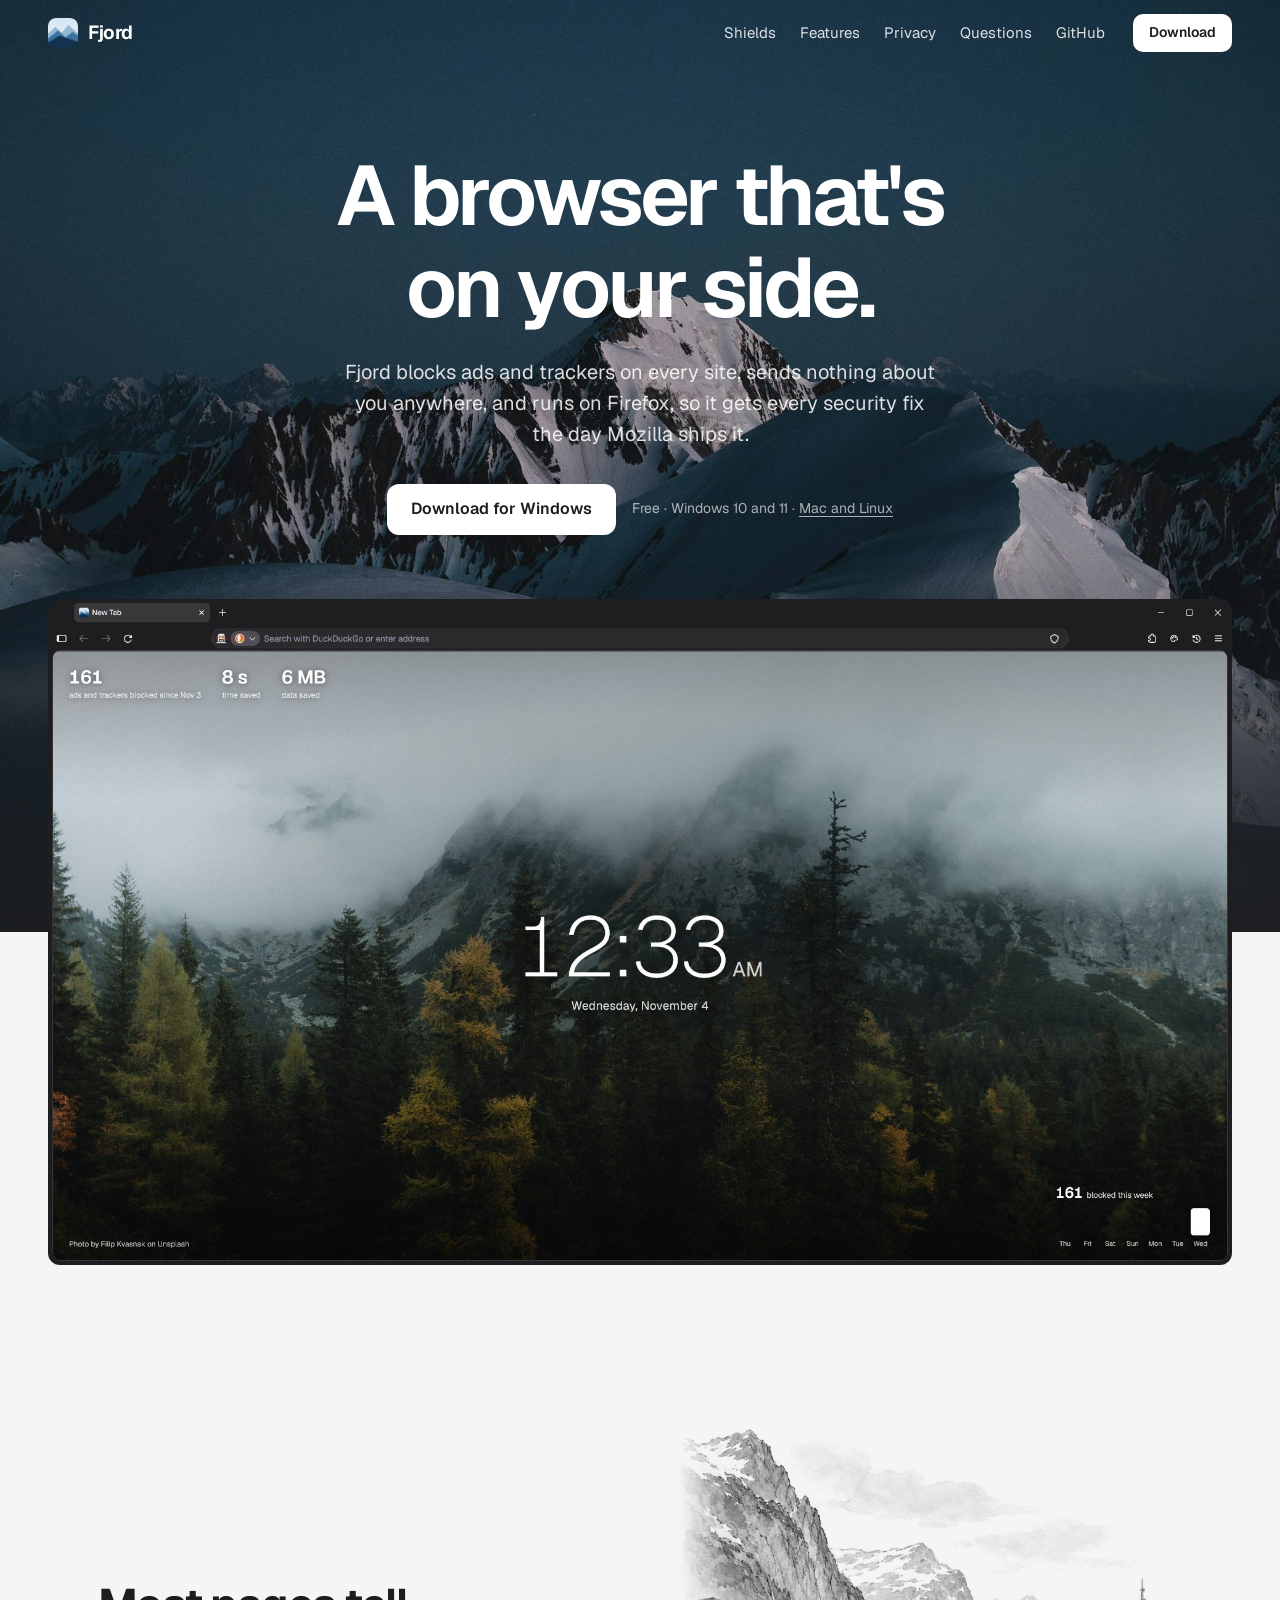
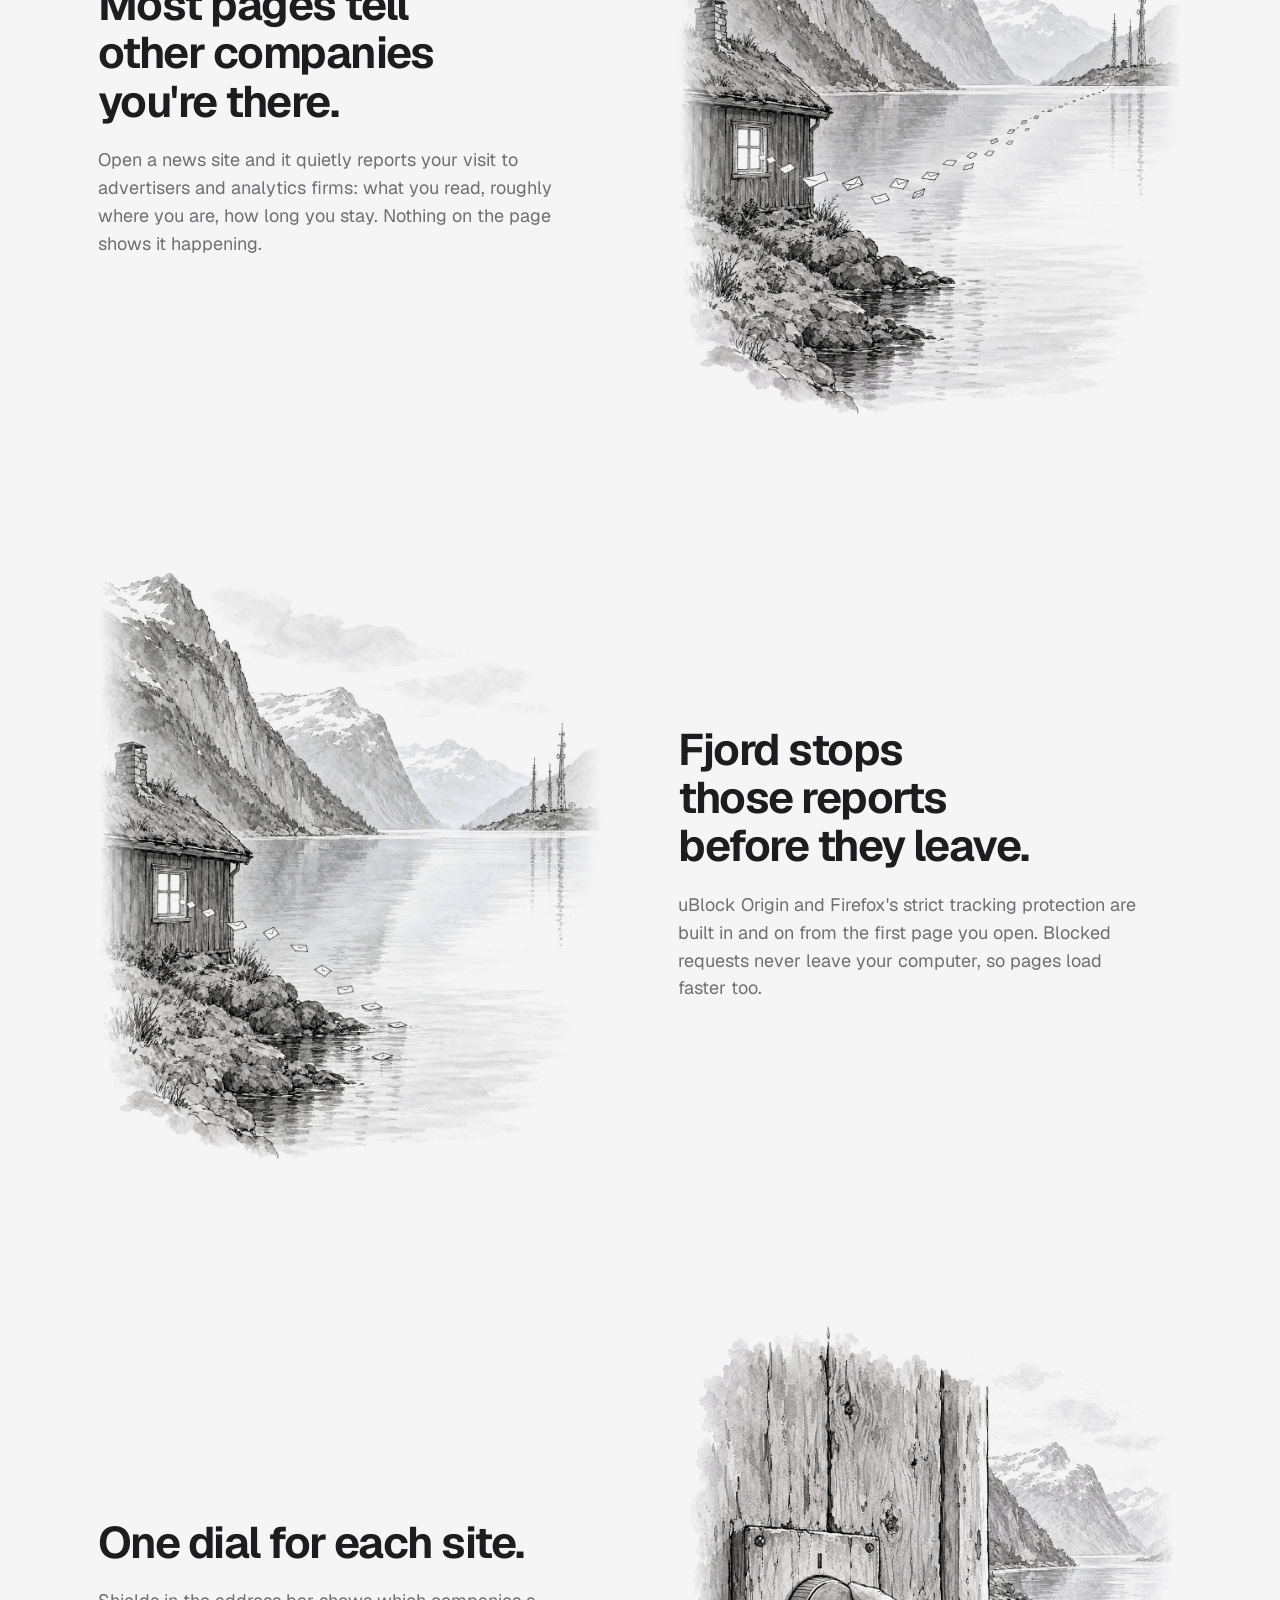
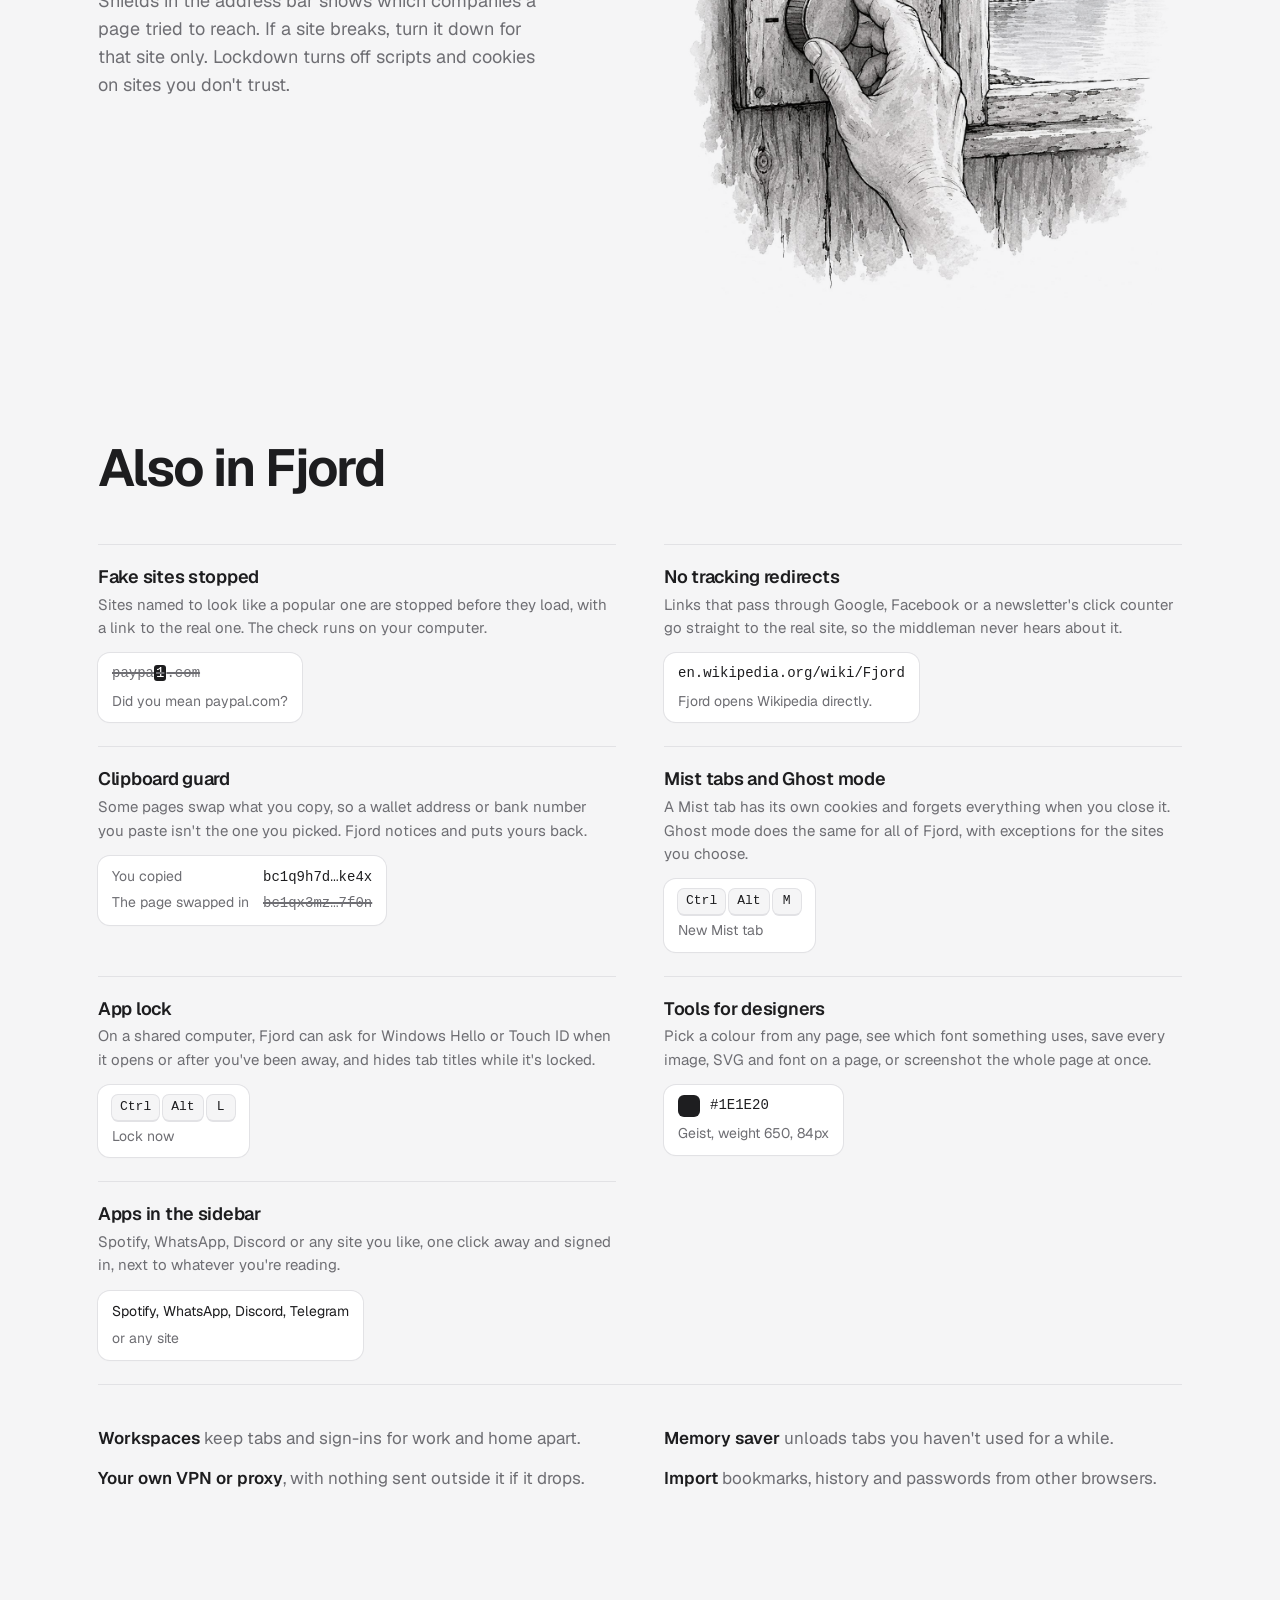
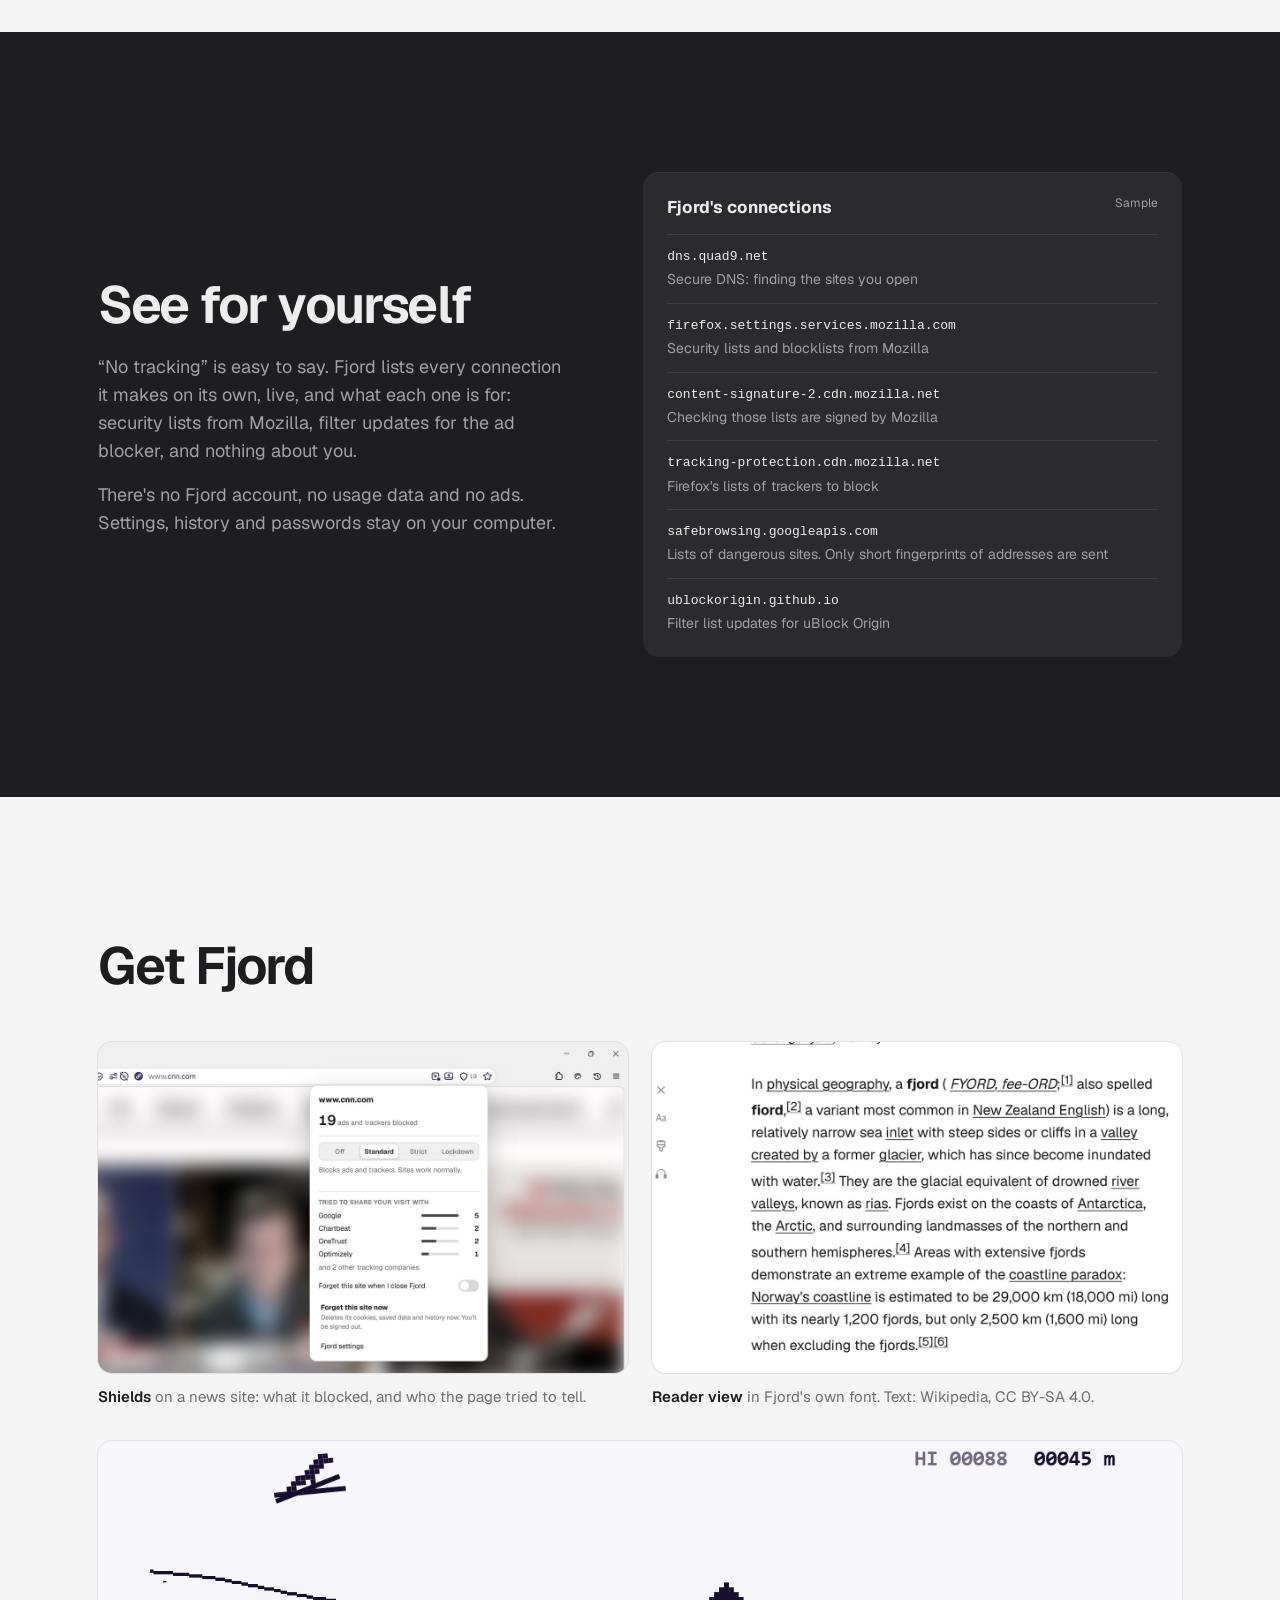
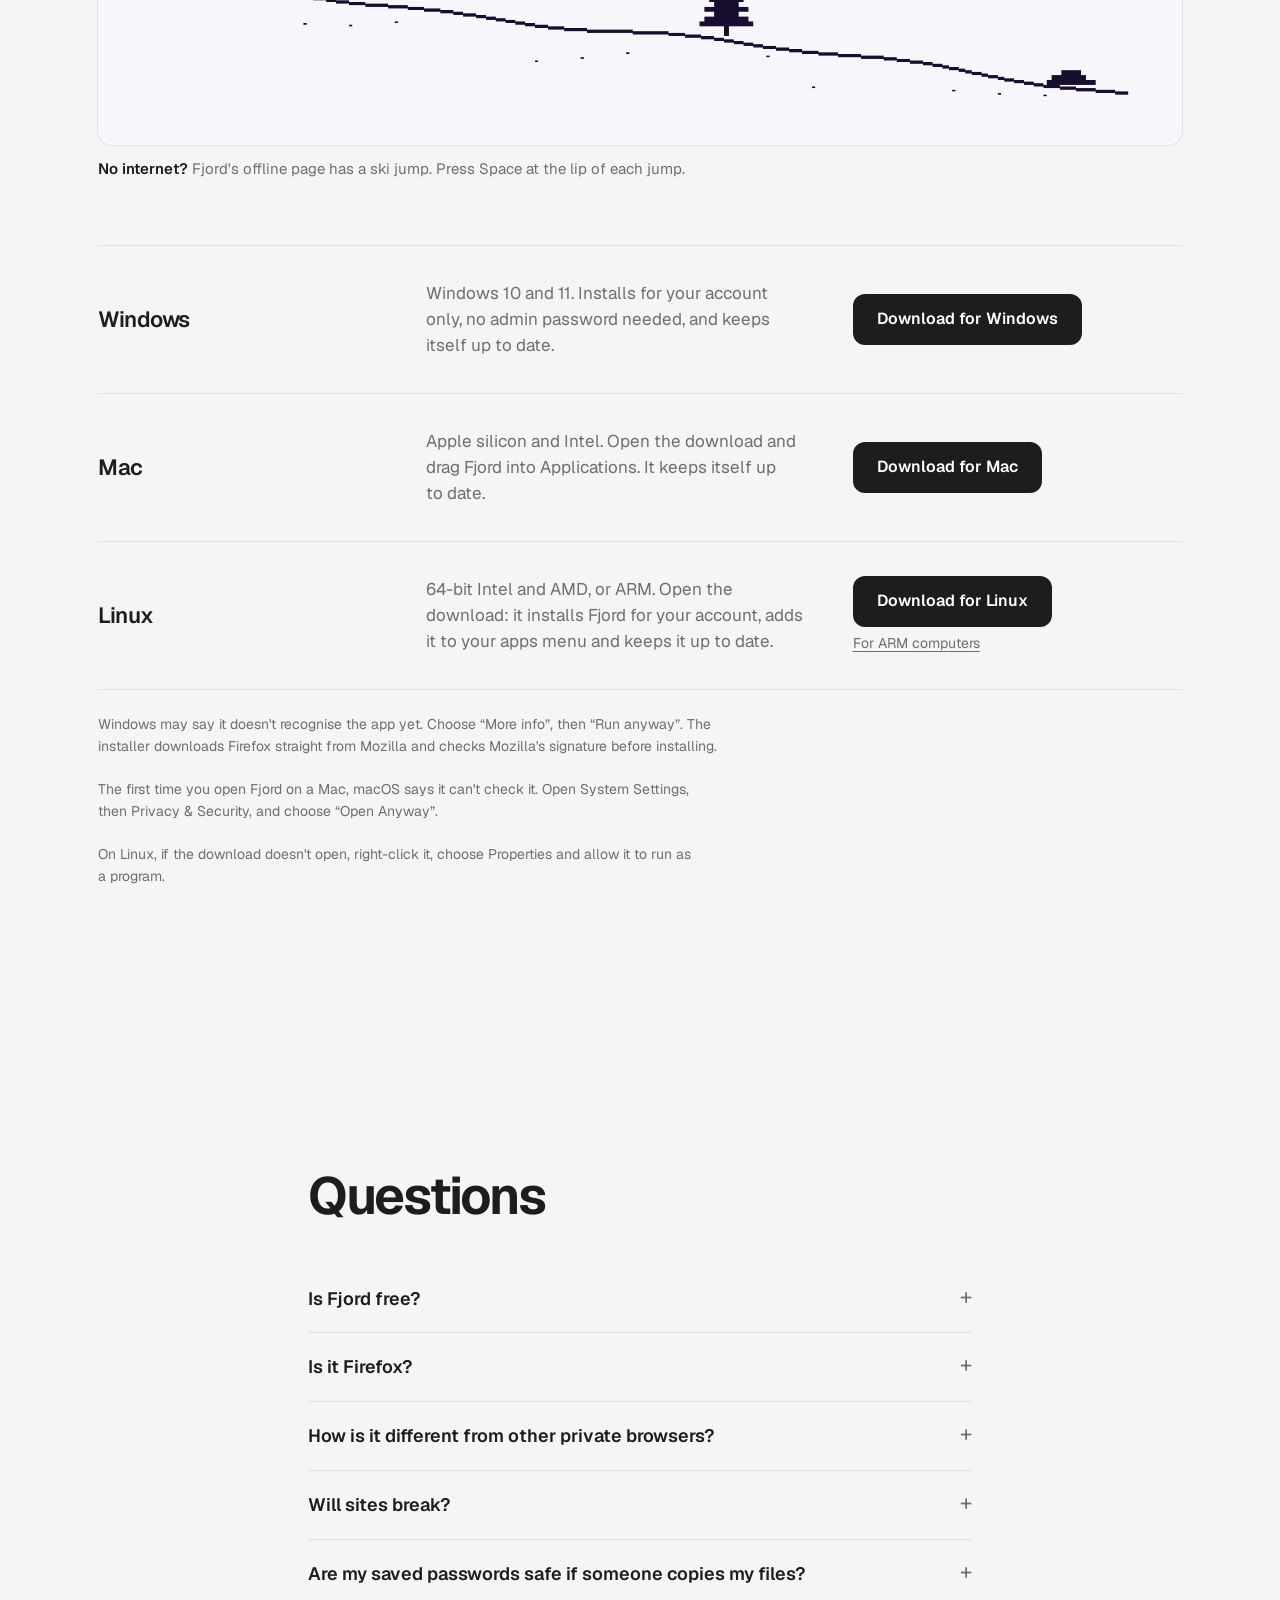
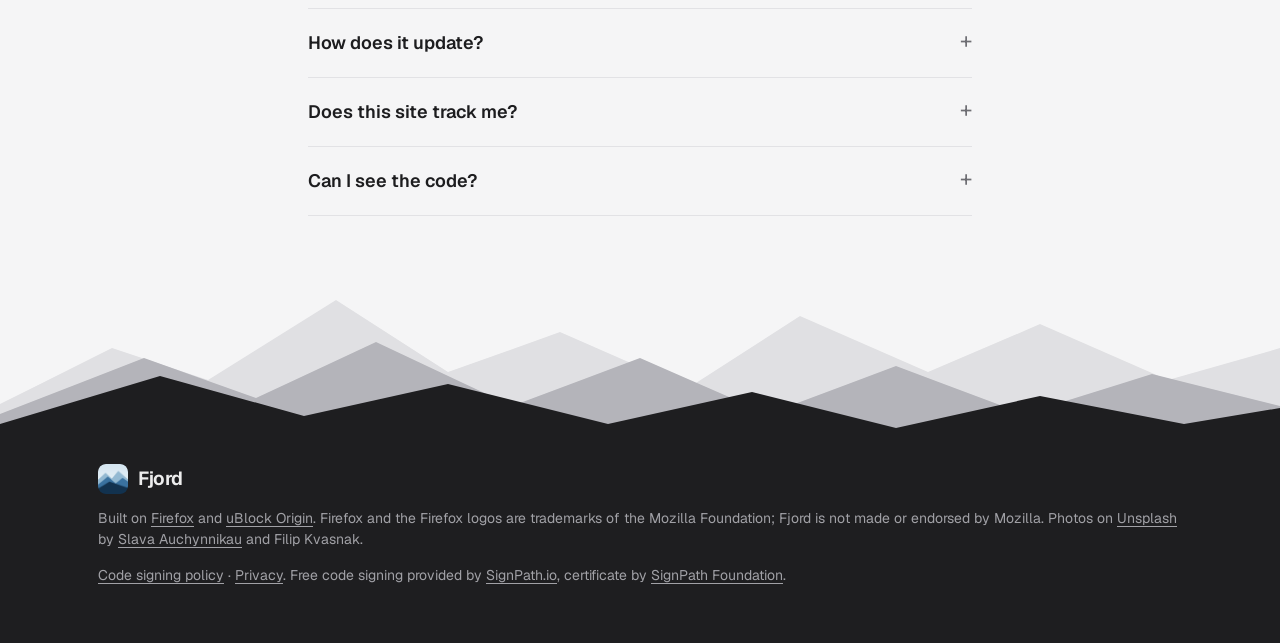
==== docs/index.html @ f44c40ac "What's new after updates, Forget this site now, reader view in Fjord's style, Linux on ARM, website " ====
<!doctype html>
<html lang="en">
<head>
<meta charset="utf-8">
<meta name="viewport" content="width=device-width, initial-scale=1">
<title>Fjord · The private browser built on Firefox</title>
<meta name="description" content="Fjord blocks ads and trackers on every site, sends nothing about you anywhere, and runs on Firefox. Free for Windows, Mac and Linux.">
<meta property="og:title" content="Fjord · The private browser built on Firefox">
<meta property="og:description" content="Ads and trackers blocked from the first page you open. No telemetry. Free.">
<meta property="og:image" content="assets/newtab.jpg">
<link rel="icon" href="assets/logo.png">
<link rel="stylesheet" href="style.css">
<script>document.documentElement.classList.add("js")</script>
</head>
<body>

<header class="nav">
  <a class="brand" href="#top"><img src="assets/logo.png" alt=""> Fjord</a>
  <nav aria-label="Main">
    <a href="#shields">Shields</a>
    <a href="#features">Features</a>
    <a href="#privacy">Privacy</a>
    <a href="#faq">Questions</a>
    <a href="https://github.com/Elias-Mathisen/fjord">GitHub</a>
  </nav>
  <a class="btn btn-small" href="#download">Download</a>
</header>

<main id="top">
  <section class="hero">
    <img class="hero-photo" src="assets/hero.jpg" alt="">
    <div class="hero-text">
      <h1>A browser that's<br>on your side.</h1>
      <p>Fjord blocks ads and trackers on every site, sends nothing about you anywhere, and runs on Firefox, so it gets every security fix the day Mozilla ships it.</p>
      <div class="hero-actions">
        <a class="btn" href="https://github.com/Elias-Mathisen/fjord/releases/latest/download/FjordSetup.exe">Download for Windows</a>
        <span class="muted">Free · Windows 10 and 11 · <a href="#download">Mac and Linux</a></span>
      </div>
    </div>
    <figure class="hero-shot">
      <img src="assets/newtab.jpg" alt="Fjord's new tab: a mountain photo, the time, and how many ads and trackers were blocked this week" width="1920" height="1080">
    </figure>
  </section>

  <!-- How Shields works, in three chapters: text on one side, an illustration on the other -->
  <section id="shields" class="story">
    <article class="chapter">
      <div class="chapter-text">
        <h2>Most pages tell other companies you're there.</h2>
        <p>Open a news site and it quietly reports your visit to advertisers and analytics firms: what you read, roughly where you are, how long you stay. Nothing on the page shows it happening.</p>
      </div>
      <figure class="art"><img src="assets/art/reports.jpg" alt="A cabin by a fjord, with a trail of paper envelopes flying from its window to radio masts across the water" width="1200" height="1500" loading="lazy"></figure>
    </article>
    <article class="chapter">
      <div class="chapter-text">
        <h2>Fjord stops those reports before they leave.</h2>
        <p>uBlock Origin and Firefox's strict tracking protection are built in and on from the first page you open. Blocked requests never leave your computer, so pages load faster too.</p>
      </div>
      <figure class="art"><img src="assets/art/stopped.jpg" alt="The same cabin, with the envelopes falling harmlessly into the water before they reach the far shore" width="1200" height="1500" loading="lazy"></figure>
    </article>
    <article class="chapter">
      <div class="chapter-text">
        <h2>One dial for each site.</h2>
        <p>Shields in the address bar shows which companies a page tried to reach. If a site breaks, turn it down for that site only. Lockdown turns off scripts and cookies on sites you don't trust.</p>
      </div>
      <figure class="art"><img src="assets/art/dial.jpg" alt="A hand turning a large dial with four settings" width="1200" height="1500" loading="lazy"></figure>
    </article>
  </section>
  <section id="features" class="section">
    <h2>Also in Fjord</h2>

    <div class="feature-grid">
      <article class="feature">
        <h3>Fake sites stopped</h3>
        <p>Sites named to look like a popular one are stopped before they load, with a link to the real one. The check runs on your computer.</p>
        <div class="spec">
          <span class="url"><s>paypa<u>1</u>.com</s></span>
          <span class="muted small">Did you mean paypal.com?</span>
        </div>
      </article>

      <article class="feature" data-redirect>
        <h3>No tracking redirects</h3>
        <p>Links that pass through Google, Facebook or a newsletter's click counter go straight to the real site, so the middleman never hears about it.</p>
        <div class="spec">
          <span class="url"><span class="cut">www.google.com/url?q=</span>en.wikipedia.org/wiki/Fjord<span class="cut">&amp;sa=D&amp;source=docs&amp;usg=AOvVaw0pX</span></span>
          <span class="muted small">Fjord opens Wikipedia directly.</span>
        </div>
      </article>

      <article class="feature">
        <h3>Clipboard guard</h3>
        <p>Some pages swap what you copy, so a wallet address or bank number you paste isn't the one you picked. Fjord notices and puts yours back.</p>
        <dl class="spec swap">
          <dt>You copied</dt><dd class="url">bc1q9h7d…ke4x</dd>
          <dt>The page swapped in</dt><dd class="url"><s>bc1qx3mz…7f0n</s></dd>
        </dl>
      </article>

      <article class="feature">
        <h3>Mist tabs and Ghost mode</h3>
        <p>A Mist tab has its own cookies and forgets everything when you close it. Ghost mode does the same for all of Fjord, with exceptions for the sites you choose.</p>
        <div class="spec"><span><kbd>Ctrl</kbd> <kbd>Alt</kbd> <kbd>M</kbd></span><span class="muted small">New Mist tab</span></div>
      </article>

      <article class="feature">
        <h3>App lock</h3>
        <p>On a shared computer, Fjord can ask for Windows Hello or Touch ID when it opens or after you've been away, and hides tab titles while it's locked.</p>
        <div class="spec"><span><kbd>Ctrl</kbd> <kbd>Alt</kbd> <kbd>L</kbd></span><span class="muted small">Lock now</span></div>
      </article>

      <article class="feature">
        <h3>Tools for designers</h3>
        <p>Pick a colour from any page, see which font something uses, save every image, SVG and font on a page, or screenshot the whole page at once.</p>
        <div class="spec">
          <span class="swatch"><i></i><span class="url">#1E1E20</span></span>
          <span class="muted small">Geist, weight 650, 84px</span>
        </div>
      </article>

      <article class="feature">
        <h3>Apps in the sidebar</h3>
        <p>Spotify, WhatsApp, Discord or any site you like, one click away and signed in, next to whatever you're reading.</p>
        <div class="spec"><span>Spotify, WhatsApp, Discord, Telegram</span><span class="muted small">or any site</span></div>
      </article>
    </div>

    <ul class="more">
      <li><b>Workspaces</b> keep tabs and sign-ins for work and home apart.</li>
      <li><b>Memory saver</b> unloads tabs you haven't used for a while.</li>
      <li><b>Your own VPN or proxy</b>, with nothing sent outside it if it drops.</li>
      <li><b>Import</b> bookmarks, history and passwords from other browsers.</li>
    </ul>
  </section>

  <section id="privacy" class="section-dark">
    <div class="split">
      <div>
        <h2>See for yourself</h2>
        <p>“No tracking” is easy to say. Fjord lists every connection it makes on its own, live, and what each one is for: security lists from Mozilla, filter updates for the ad blocker, and nothing about you.</p>
        <p>There's no Fjord account, no usage data and no ads. Settings, history and passwords stay on your computer.</p>
      </div>
      <div class="conn" aria-label="Sample of Fjord's connections list">
        <div class="conn-head"><b>Fjord's connections</b><em>Sample</em></div>
        <ul>
          <li><span class="url">dns.quad9.net</span><span>Secure DNS: finding the sites you open</span></li>
          <li><span class="url">firefox.settings.services.mozilla.com</span><span>Security lists and blocklists from Mozilla</span></li>
          <li><span class="url">content-signature-2.cdn.mozilla.net</span><span>Checking those lists are signed by Mozilla</span></li>
          <li><span class="url">tracking-protection.cdn.mozilla.net</span><span>Firefox's lists of trackers to block</span></li>
          <li><span class="url">safebrowsing.googleapis.com</span><span>Lists of dangerous sites. Only short fingerprints of addresses are sent</span></li>
          <li><span class="url">ublockorigin.github.io</span><span>Filter list updates for uBlock Origin</span></li>
        </ul>
      </div>
    </div>
  </section>

  <section id="download" class="section">
    <h2>Get Fjord</h2>
    <div class="shots">
      <figure>
        <img src="assets/shots/shields.jpg" alt="The Shields panel on a news site: 19 ads and trackers blocked, the companies the page tried to share the visit with, and the Forget this site now button" width="1200" height="750" loading="lazy">
        <figcaption><b>Shields</b> on a news site: what it blocked, and who the page tried to tell.</figcaption>
      </figure>
      <figure>
        <img src="assets/shots/reader.jpg" alt="An article about fjords in Fjord's reader view, set in the Geist font" width="1200" height="750" loading="lazy">
        <figcaption><b>Reader view</b> in Fjord's own font. Text: Wikipedia, CC BY-SA 4.0.</figcaption>
      </figure>
      <figure class="shot-wide">
        <img src="assets/shots/skijump.jpg" alt="The ski jump game: a pixel skier in mid-air over a snowy slope, with a tree ahead" width="1330" height="374" loading="lazy">
        <figcaption><b>No internet?</b> Fjord's offline page has a ski jump. Press Space at the lip of each jump.</figcaption>
      </figure>
    </div>
    <div class="rows platforms">
      <div class="row">
        <h3>Windows</h3>
        <p>Windows 10 and 11. Installs for your account only, no admin password needed, and keeps itself up to date.</p>
        <div class="spec"><a class="btn" href="https://github.com/Elias-Mathisen/fjord/releases/latest/download/FjordSetup.exe">Download for Windows</a></div>
      </div>
      <div class="row">
        <h3>Mac</h3>
        <p>Apple silicon and Intel. Open the download and drag Fjord into Applications. It keeps itself up to date.</p>
        <div class="spec"><a class="btn" href="https://github.com/Elias-Mathisen/fjord/releases/latest/download/Fjord.dmg">Download for Mac</a></div>
      </div>
      <div class="row">
        <h3>Linux</h3>
        <p>64-bit Intel and AMD, or ARM. Open the download: it installs Fjord for your account, adds it to your apps menu and keeps it up to date.</p>
        <div class="spec"><a class="btn" href="https://github.com/Elias-Mathisen/fjord/releases/latest/download/Fjord-x86_64.AppImage">Download for Linux</a>
          <a class="muted small" href="https://github.com/Elias-Mathisen/fjord/releases/latest/download/Fjord-aarch64.AppImage">For ARM computers</a></div>
      </div>
    </div>
    <p class="muted small note">Windows may say it doesn't recognise the app yet. Choose “More info”, then “Run anyway”. The installer downloads Firefox straight from Mozilla and checks Mozilla's signature before installing.<br><br>The first time you open Fjord on a Mac, macOS says it can't check it. Open System Settings, then Privacy &amp; Security, and choose “Open Anyway”.<br><br>On Linux, if the download doesn't open, right-click it, choose Properties and allow it to run as a program.</p>
  </section>

  <section id="faq" class="section faq">
    <h2>Questions</h2>
    <details>
      <summary>Is Fjord free?</summary>
      <p>Yes. No ads, no paid tier, no account.</p>
    </details>
    <details>
      <summary>Is it Firefox?</summary>
      <p>Underneath, yes: Fjord installs the official Firefox from Mozilla and sets it up with its own settings, look and features. That's why it gets Firefox's security fixes as soon as they're out. Fjord isn't made or endorsed by Mozilla.</p>
    </details>
    <details>
      <summary>How is it different from other private browsers?</summary>
      <p>Some private browsers are strict but fiddly to set up; others are easy to use but send data home. Fjord is built on Firefox, sends nothing home, and works out of the box, with Shields and a clear setup. On top, it warns you about fake sites and clipboard swaps, shows its own connections, and has tools for designers.</p>
    </details>
    <details>
      <summary>Will sites break?</summary>
      <p>Very few do on the standard setting. If one does, open Shields in the address bar and turn it off for just that site.</p>
    </details>
    <details>
      <summary>Are my saved passwords safe if someone copies my files?</summary>
      <p>On Windows, yes. Fjord locks them to your Windows account with a key only Windows can open, and you never have to type a password. A copy of your Fjord folder can't unlock them on another computer or account. Programs running on your own account can still ask Windows, so keep malware off your PC. Moving to a new PC? Export your passwords first. On a Mac or Linux, set a Primary Password in Settings to protect them the same way.</p>
    </details>
    <details>
      <summary>How does it update?</summary>
      <p>Every few hours Fjord checks for a new version of itself on GitHub and a new Firefox from Mozilla, and updates when you're not using it. It only installs a Fjord update signed with our release key, and a Firefox signed by Mozilla.</p>
    </details>
    <details>
      <summary>Does this site track me?</summary>
      <p>No. There are no analytics, cookies or third-party scripts here; even the animation libraries are served from this site. GitHub, which hosts it, keeps ordinary server logs.</p>
    </details>
    <details>
      <summary>Can I see the code?</summary>
      <p>Yes, it's all <a href="https://github.com/Elias-Mathisen/fjord">on GitHub</a>.</p>
    </details>
  </section>
</main>

<footer class="site-footer">
  <svg class="dawn" viewBox="0 150 1600 250" aria-hidden="true">
    <path class="far" d="M0 300 140 230l120 40 160-100 140 90 140-50 160 70 140-90 160 70 140-60 160 70 140-40v170H0z" fill="#e0e0e3"/>
    <path class="mid" d="M0 340 180 270l140 50 150-70 170 80 160-60 160 70 160-60 160 60 160-50 160 40v110H0z" fill="#b4b4ba"/>
    <path class="near" d="M0 380 200 320l180 50 180-40 200 50 180-40 180 45 180-40 180 35 120-20v40H0z" fill="#1e1e20"/>
  </svg>
  <div class="footer">
    <div class="brand"><img src="assets/logo.png" alt=""> Fjord</div>
    <p class="muted small">Built on <a href="https://www.mozilla.org/firefox/">Firefox</a> and <a href="https://github.com/gorhill/uBlock">uBlock Origin</a>. Firefox and the Firefox logos are trademarks of the Mozilla Foundation; Fjord is not made or endorsed by Mozilla. Photos on <a href="https://unsplash.com">Unsplash</a> by <a href="https://unsplash.com/photos/t1pa8vd7iVI">Slava Auchynnikau</a> and Filip Kvasnak.</p>
    <p class="muted small"><a href="https://github.com/Elias-Mathisen/fjord#code-signing-policy">Code signing policy</a> · <a href="https://github.com/Elias-Mathisen/fjord#privacy">Privacy</a>. Free code signing provided by <a href="https://about.signpath.io">SignPath.io</a>, certificate by <a href="https://signpath.org">SignPath Foundation</a>.</p>
  </div>
</footer>

<script src="assets/vendor/gsap.min.js"></script>
<script src="assets/vendor/ScrollTrigger.min.js"></script>
<script src="main.js"></script>
</body>
</html>
---- docs/style.css ----
/* Fjord's website: the same neutral greys and Geist font as the browser */
@font-face { font-family: "Geist"; src: url("assets/Geist-Variable.woff2") format("woff2"); font-weight: 100 900; font-display: swap; }

:root {
  --bg: #f5f5f6;
  --surface: #ffffff;
  --text: #1d1d1f;
  --muted: #6e6e73;
  --line: #e2e2e5;
  --dark: #1e1e20;
  --dark-surface: #2b2b2e;
  --dark-line: #3d3d40;
  --dark-muted: #a1a1a6;
  --radius: 20px;
  --mono: ui-monospace, "SF Mono", "Cascadia Mono", Consolas, monospace;
  --ease-out: cubic-bezier(0.16, 1, 0.3, 1);
  --gutter: clamp(16px, 4vw, 48px);
  color-scheme: light;
}

* { box-sizing: border-box; }
body { margin: 0; background: var(--bg); color: var(--text); font: 17px/1.55 "Geist", system-ui, -apple-system, "Segoe UI", sans-serif; -webkit-font-smoothing: antialiased; }
::selection { background: var(--text); color: #fff; }
img { max-width: 100%; display: block; }
a { color: inherit; text-underline-offset: 3px; }
h1, h2, h3 { letter-spacing: -0.025em; line-height: 1.1; margin: 0; text-wrap: balance; }
p { margin: 0; text-wrap: pretty; }
.muted { color: var(--muted); }
.small { font-size: 14px; }
.url { font-family: var(--mono); font-size: 14px; }
:focus-visible { outline: 2px solid currentColor; outline-offset: 3px; border-radius: 4px; }

/* Buttons */
.btn { display: inline-flex; align-items: center; justify-content: center; padding: 13px 24px; border-radius: 12px; background: var(--text); color: #fff; font-weight: 600; font-size: 16px; text-decoration: none; transition: transform 0.15s var(--ease-out), background-color 0.15s; }
@media (hover: hover) { .btn:hover { background: #000; } }
.btn:active { transform: scale(0.97); }
.btn:focus-visible { outline: 3px solid #8ab4f8; outline-offset: 3px; border-radius: 12px; }
.btn-small { padding: 8px 16px; font-size: 14px; border-radius: 10px; }

/* Navigation: clear over the dark top of the page, solid once the light sections start */
.nav { position: fixed; inset: 0 0 auto; z-index: 10; display: flex; align-items: center; gap: 28px; padding: 14px var(--gutter);
  color: #fff; transition: background-color 0.25s, box-shadow 0.25s; }
.nav.solid { background: var(--dark); box-shadow: 0 1px 0 rgb(255 255 255 / 0.06); }
.nav nav { display: flex; gap: 24px; margin-inline-start: auto; font-size: 15px; }
.nav nav a { text-decoration: none; opacity: 0.85; }
.nav nav a:hover { opacity: 1; }
.nav .btn { background: #fff; color: var(--text); }
.brand { display: flex; align-items: center; gap: 10px; font-weight: 650; font-size: 19px; letter-spacing: -0.02em; text-decoration: none; }
.brand img { width: 30px; height: 30px; border-radius: 8px; }

/* Hero */
.hero { position: relative; display: grid; justify-items: center; padding: 150px clamp(16px, 4vw, 48px) 0; overflow: hidden; color: #fff; text-align: center; background: var(--dark); }
.hero-photo { position: absolute; inset: 0; width: 100%; height: 78%; object-fit: cover; mask-image: linear-gradient(#000 55%, transparent); }
.hero::before { content: ""; position: absolute; inset: 0; background: linear-gradient(rgb(0 0 0 / 0.35), rgb(0 0 0 / 0.15) 40%, var(--dark) 78%); }
.hero-text { position: relative; max-width: 760px; }
.hero h1 { font-size: clamp(44px, 7vw, 84px); font-weight: 650; letter-spacing: -0.04em; }
.hero-text > p { margin: 22px auto 0; max-width: 600px; font-size: clamp(17px, 1.6vw, 20px); color: rgb(255 255 255 / 0.85); }
.hero-actions { display: flex; flex-wrap: wrap; justify-content: center; align-items: center; gap: 16px; margin-top: 34px; }
.hero .btn { background: #fff; color: var(--text); }
.hero .muted { color: rgb(255 255 255 / 0.65); font-size: 14px; }
.hero-shot { position: relative; z-index: 1; margin: 64px 0 0; width: min(1240px, 100%); }
.hero-shot img { width: 100%; height: auto; border-radius: 12px; }
/* The page's light grey starts halfway down the screenshot, so it sits across the edge of the dark hero */
.hero::after { content: ""; position: absolute; inset: auto 0 0; height: calc(min(1240px, 100vw - 2 * var(--gutter)) * 1080 / 1920 / 2); background: var(--bg); }

/* Shields story: three chapters, text beside an illustration, alternating sides */
.story { display: grid; gap: clamp(64px, 9vw, 120px); padding: clamp(80px, 11vw, 140px) var(--gutter) clamp(64px, 9vw, 120px); max-width: 1180px; margin: 0 auto; }
.story + .section { padding-top: 0; }
.chapter { display: grid; grid-template-columns: minmax(0, 1fr) minmax(0, 1fr); gap: clamp(32px, 6vw, 96px); align-items: center; }
.chapter:nth-child(even) .chapter-text { order: 2; }
.chapter-text { display: grid; gap: 20px; max-width: 460px; }
.chapter h2 { font-size: clamp(30px, 3.6vw, 44px); font-weight: 650; letter-spacing: -0.035em; }
.chapter-text > p { color: var(--muted); font-size: 18px; }
/* The paper is pure white, so multiplying it over the page turns it into the page's own grey */
.art { margin: 0; overflow: hidden; }
.art img { width: 100%; height: auto; mix-blend-mode: multiply;
  /* Drawings that run off the edge fade out instead of ending on a straight cut */
  mask-image: linear-gradient(to right, transparent, #000 9%, #000 91%, transparent), linear-gradient(transparent, #000 7%, #000 93%, transparent);
  mask-composite: intersect; }
.conn-head em { font-style: normal; font-size: 12px; color: var(--dark-muted); }

/* Sections */
.section { padding: clamp(80px, 11vw, 140px) var(--gutter); max-width: 1180px; margin: 0 auto; }
.section > h2, .split h2 { font-size: clamp(34px, 4.5vw, 52px); font-weight: 650; letter-spacing: -0.035em; }

/* Also in Fjord: two columns of short entries, each with its example on a small surface, like a piece of the browser */
.feature-grid { display: grid; grid-template-columns: repeat(2, minmax(0, 1fr)); gap: 0 48px; margin-top: clamp(32px, 5vw, 48px); border-bottom: 1px solid var(--line); }
.feature { display: grid; gap: 6px; align-content: start; justify-items: start; padding: 22px 0 24px; border-top: 1px solid var(--line); }
.feature h3 { font-size: 18px; font-weight: 600; letter-spacing: -0.015em; }
.feature > p { color: var(--muted); font-size: 15px; max-width: 52ch; }
.feature .spec { margin-top: 8px; padding: 10px 14px; border-radius: 12px; background: var(--surface); box-shadow: 0 0 0 1px var(--line), 0 1px 2px rgb(0 0 0 / 0.04); font-size: 14px; }
.feature .spec kbd { background: var(--bg); }
/* Download: one row per platform */
.rows { margin-top: clamp(40px, 6vw, 64px); border-bottom: 1px solid var(--line); }
.row { display: grid; grid-template-columns: minmax(0, 0.85fr) minmax(0, 1.15fr) minmax(0, 1fr); gap: 16px 48px; align-items: baseline; padding: 34px 0; border-top: 1px solid var(--line); }
.row h3 { font-size: 22px; font-weight: 600; letter-spacing: -0.02em; }
.row > p { color: var(--muted); max-width: 52ch; }
.spec { display: grid; gap: 6px; justify-items: start; margin: 0; }
.spec s { text-decoration-thickness: 1.5px; color: var(--muted); }
.spec u { text-decoration: none; background: var(--text); color: #fff; border-radius: 3px; padding: 0 2px; }
.cut { display: inline-block; vertical-align: bottom; overflow: hidden; white-space: nowrap; color: var(--muted); }
[data-redirect] .url { display: block; max-width: 100%; overflow-wrap: anywhere; }
.swap { grid-template-columns: auto 1fr; gap: 4px 14px; align-items: baseline; }
.swap dt { color: var(--muted); font-size: 14px; }
.swap dd { margin: 0; }
kbd { display: inline-block; min-width: 28px; padding: 2px 8px; border-radius: 6px; background: var(--surface); box-shadow: 0 0 0 1px var(--line), 0 2px 0 var(--line); font: 13px/1.6 var(--mono); text-align: center; }
.swatch { display: inline-flex; align-items: center; gap: 10px; }
.swatch i { width: 22px; height: 22px; border-radius: 6px; background: var(--dark); }

.more { display: grid; grid-template-columns: repeat(2, minmax(0, 1fr)); gap: 14px 48px; margin: 40px 0 0; padding: 0; list-style: none; color: var(--muted); }
.more b { color: var(--text); font-weight: 600; }

/* Privacy, on dark */
.section-dark { padding: clamp(80px, 11vw, 140px) var(--gutter); background: var(--dark); color: #ededed; }
.split { display: grid; grid-template-columns: minmax(0, 1fr) minmax(0, 1.15fr); gap: clamp(40px, 6vw, 80px); align-items: center; max-width: calc(1180px - 2 * var(--gutter)); margin: 0 auto; }
.split h2 { margin-bottom: 20px; }
.split p { color: var(--dark-muted); font-size: 18px; margin-bottom: 16px; }
.conn { position: relative; padding: 22px 24px 10px; border-radius: 16px; background: var(--dark-surface); box-shadow: 0 1px 0 rgb(255 255 255 / 0.06) inset; }
.conn-head { display: flex; justify-content: space-between; padding-bottom: 14px; }
.conn-head em { position: static; }
.conn ul { margin: 0; padding: 0; list-style: none; }
.conn li { display: grid; gap: 2px; padding: 12px 0; border-top: 1px solid var(--dark-line); font-size: 14px; color: var(--dark-muted); }
.conn .url { color: #ededed; font-size: 13px; overflow-wrap: anywhere; }

/* Download */
.platforms .row { align-items: center; }
.platforms .soon :is(h3, p) { color: var(--muted); }
.note { max-width: 620px; margin-top: 24px; }
/* Screenshots of the real browser above the downloads: two side by side, the ski jump as a strip under them */
.shots { display: grid; grid-template-columns: repeat(2, minmax(0, 1fr)); gap: 32px 24px; margin-top: clamp(32px, 5vw, 48px); }
.shots figure { display: grid; gap: 12px; margin: 0; }
.shots img { width: 100%; height: auto; border-radius: 14px; background: var(--surface); box-shadow: 0 0 0 1px var(--line), 0 1px 2px rgb(0 0 0 / 0.04); }
.shots figcaption { color: var(--muted); font-size: 15px; }
.shots figcaption b { color: var(--text); font-weight: 600; }
.shot-wide { grid-column: 1 / -1; }

/* Questions */
.faq { max-width: 760px; padding-bottom: 24px; }
.faq h2 { margin-bottom: 40px; }
.faq details { border-bottom: 1px solid var(--line); }
.faq summary { padding: 20px 0; font-weight: 600; font-size: 18px; cursor: pointer; list-style: none; display: flex; justify-content: space-between; gap: 16px; }
.faq summary::after { content: "+"; color: var(--muted); font-weight: 400; font-size: 22px; line-height: 1; }
.faq details[open] summary::after { content: "–"; }
.faq summary:focus-visible { outline: 2px solid var(--text); outline-offset: 4px; border-radius: 4px; }
.faq details p { padding: 0 0 22px; color: var(--muted); }

/* The page ends at dawn: the logo's ridges, the nearest one running into the footer */
.site-footer { background: var(--dark); color: #ededed; }
.dawn { display: block; width: 100%; height: auto; background: var(--bg); }
.footer { display: grid; gap: 14px; padding: 24px var(--gutter) 56px; max-width: 1180px; margin: 0 auto; }
.footer .muted { color: var(--dark-muted); }

@media (prefers-reduced-motion: reduce) {
  .btn, .nav { transition: none; }
  .btn:active { transform: none; }
}

@media (max-width: 860px) {
  .nav nav { display: none; }
  .nav .btn { margin-inline-start: auto; }
  .hero { padding-top: 120px; }
  .row, .split, .more, .feature-grid, .chapter, .shots { grid-template-columns: 1fr; }
  .chapter:nth-child(even) .chapter-text { order: 0; }
  .row { gap: 10px; padding: 28px 0; }
  .spec { margin-top: 6px; }
}
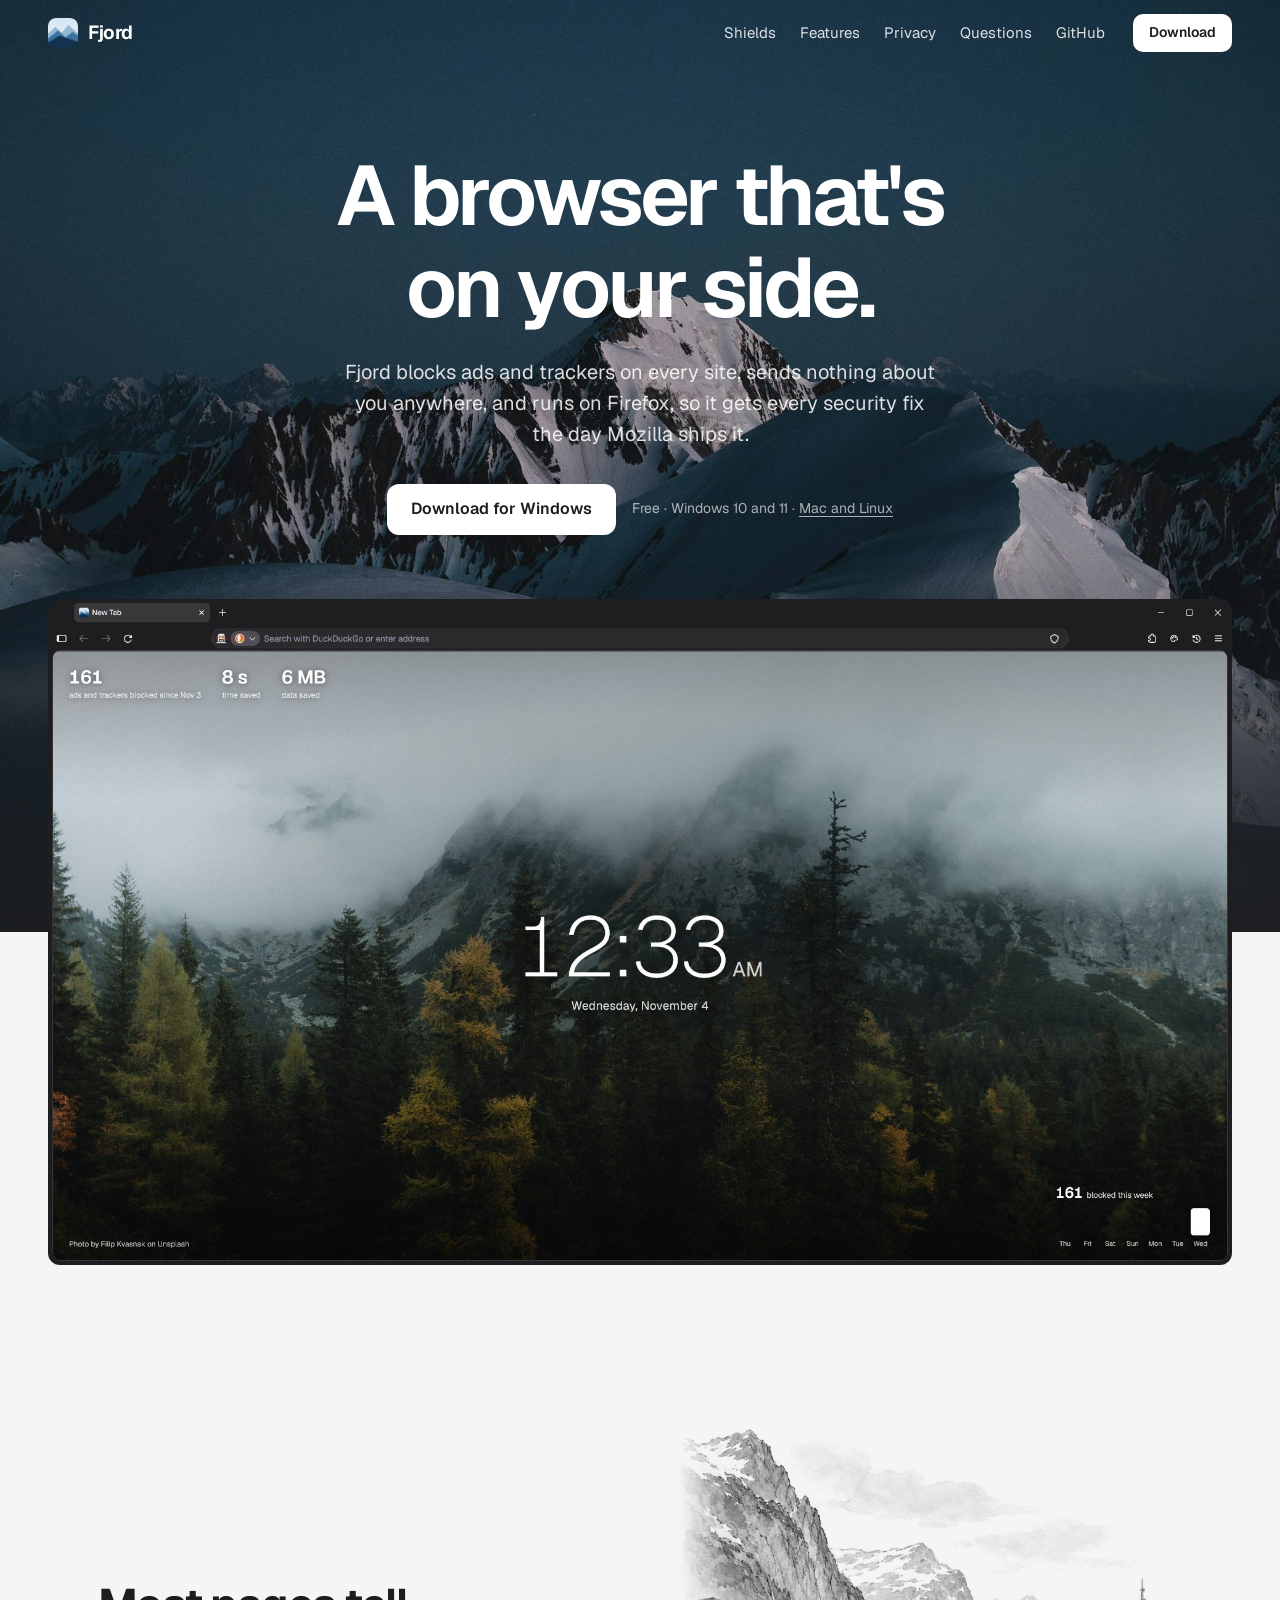
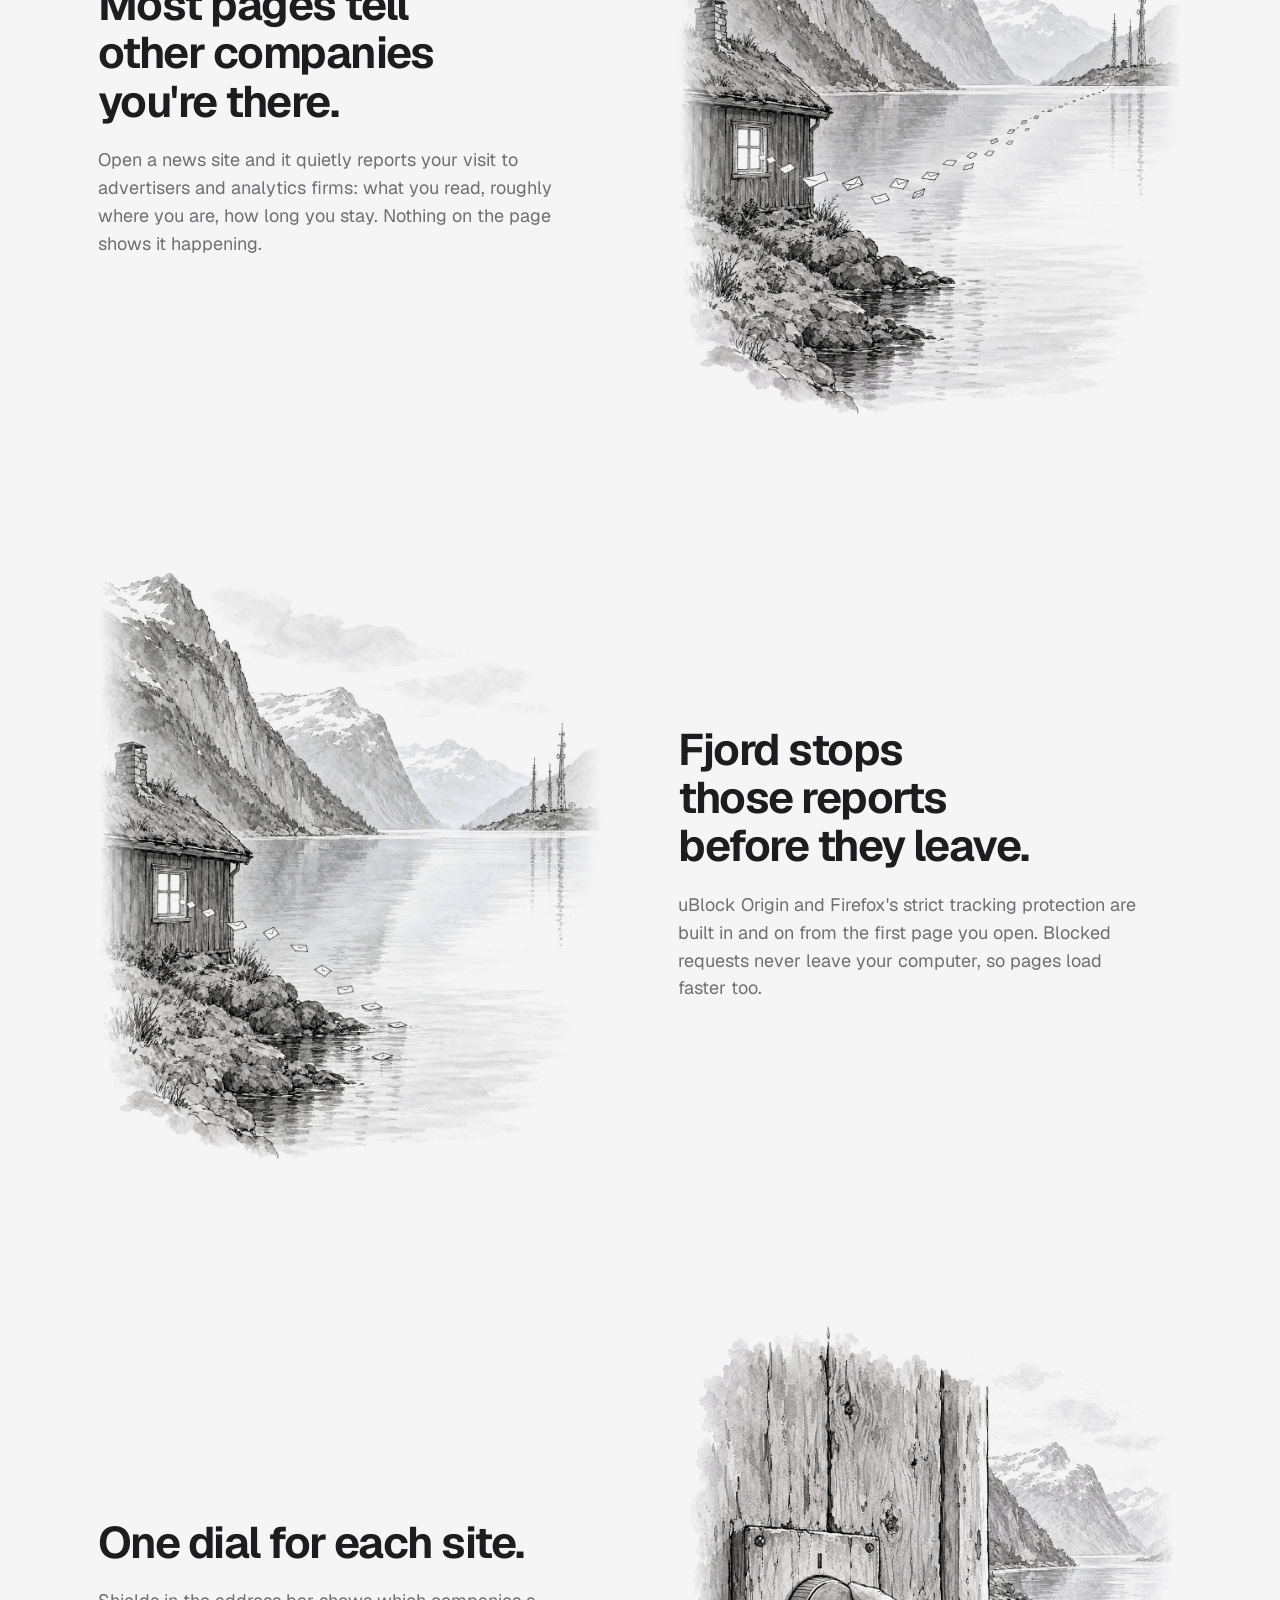
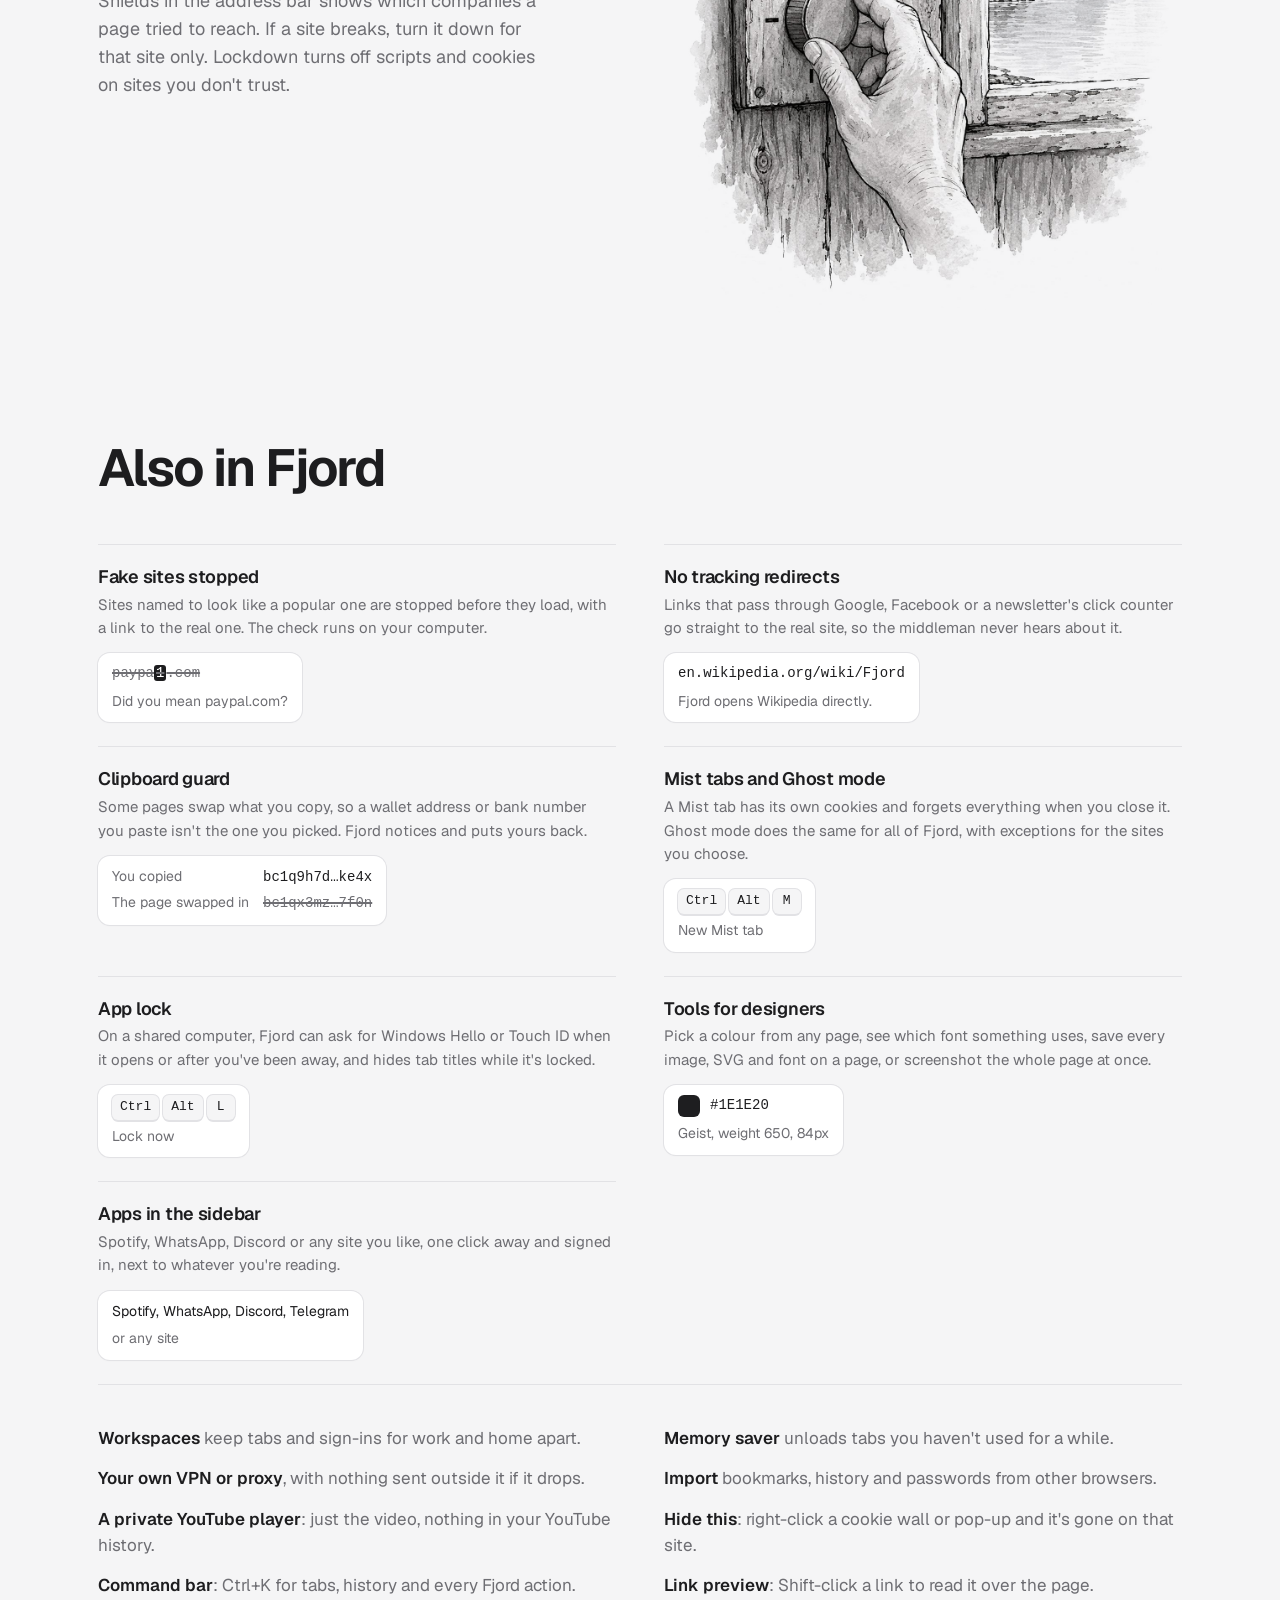
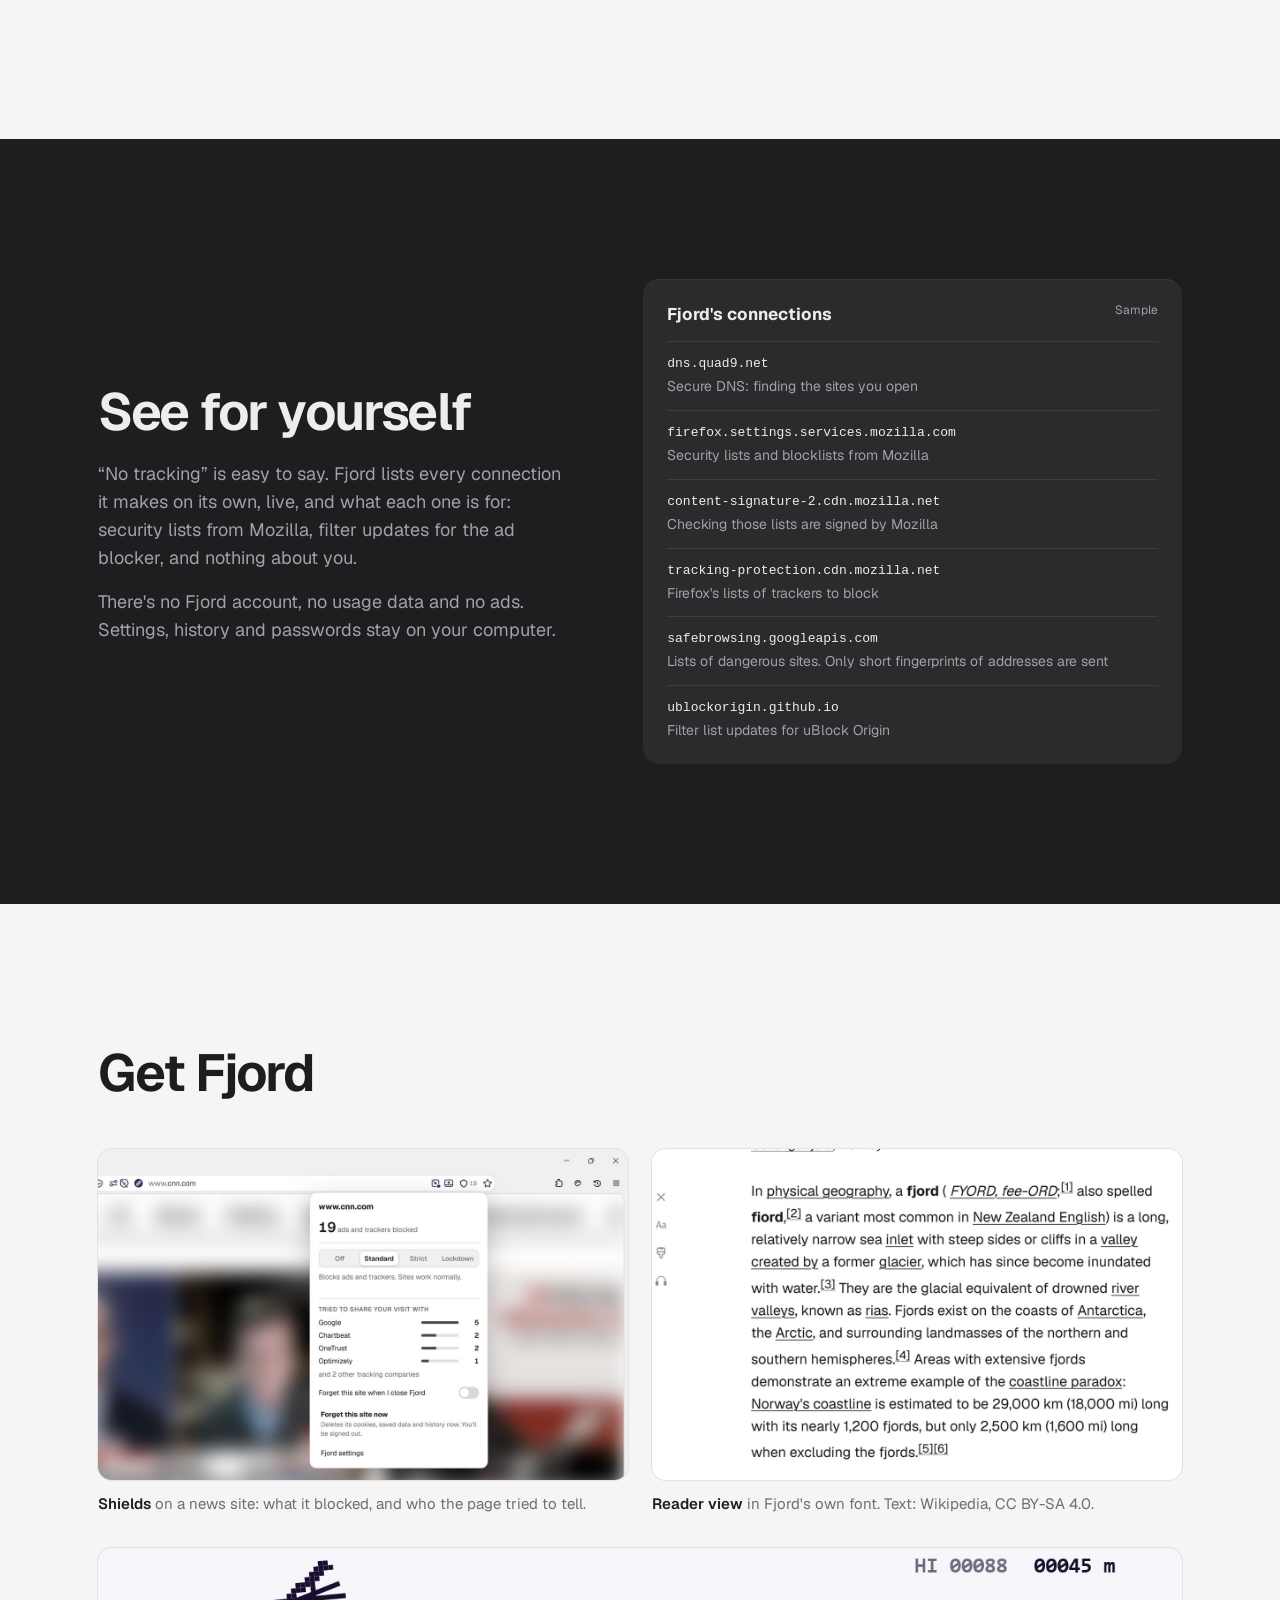
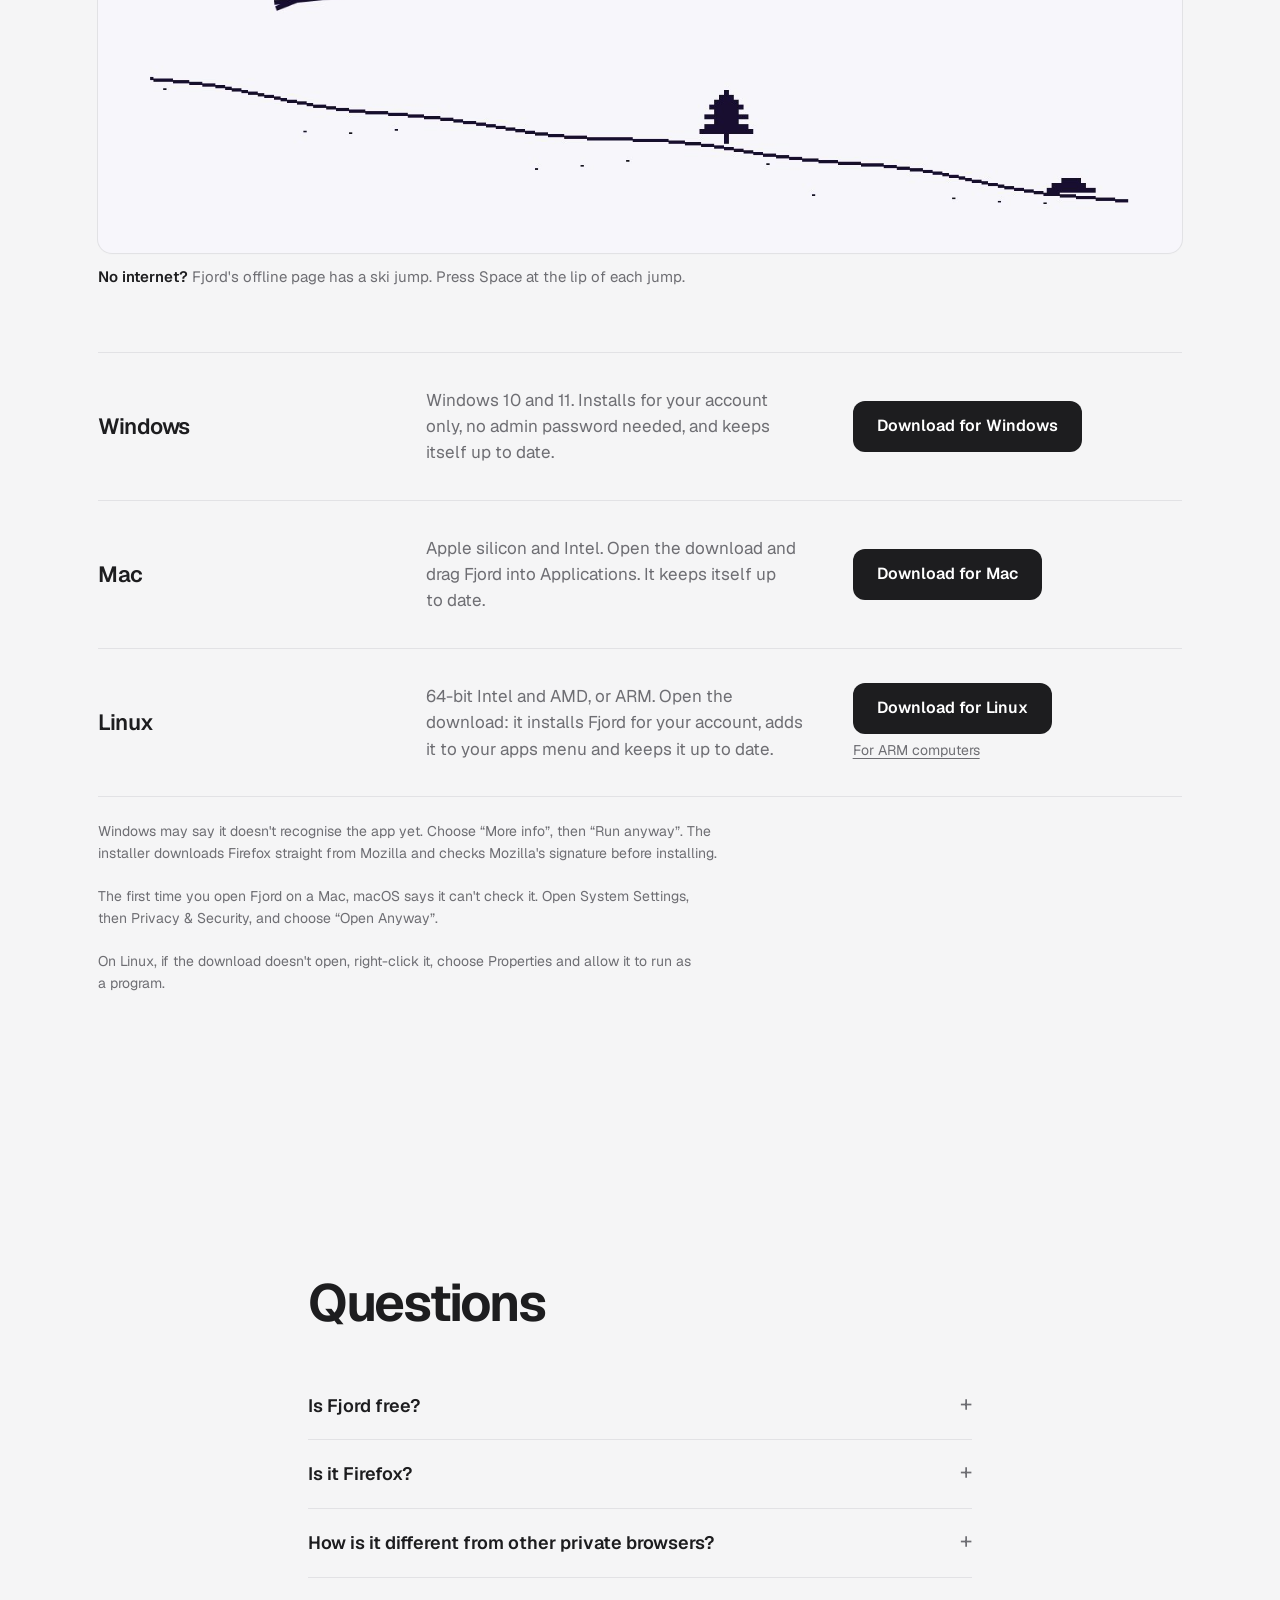
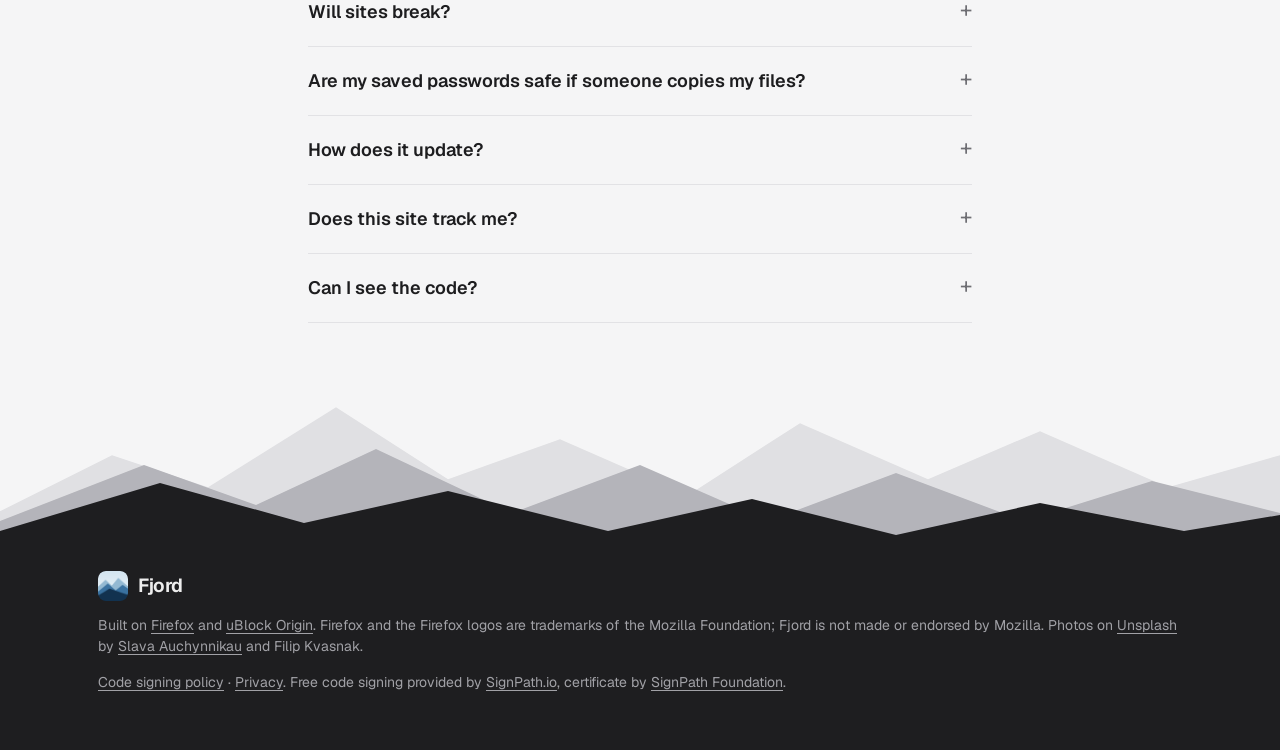
==== commit ddac3c3c: "Private YouTube player, randomised fingerprint, Hide this, command bar and link preview" ====
--- a/docs/index.html
+++ b/docs/index.html
@@ -130,6 +130,10 @@
       <li><b>Memory saver</b> unloads tabs you haven't used for a while.</li>
       <li><b>Your own VPN or proxy</b>, with nothing sent outside it if it drops.</li>
       <li><b>Import</b> bookmarks, history and passwords from other browsers.</li>
+      <li><b>A private YouTube player</b>: just the video, nothing in your YouTube history.</li>
+      <li><b>Hide this</b>: right-click a cookie wall or pop-up and it's gone on that site.</li>
+      <li><b>Command bar</b>: Ctrl+K for tabs, history and every Fjord action.</li>
+      <li><b>Link preview</b>: Shift-click a link to read it over the page.</li>
     </ul>
   </section>
 
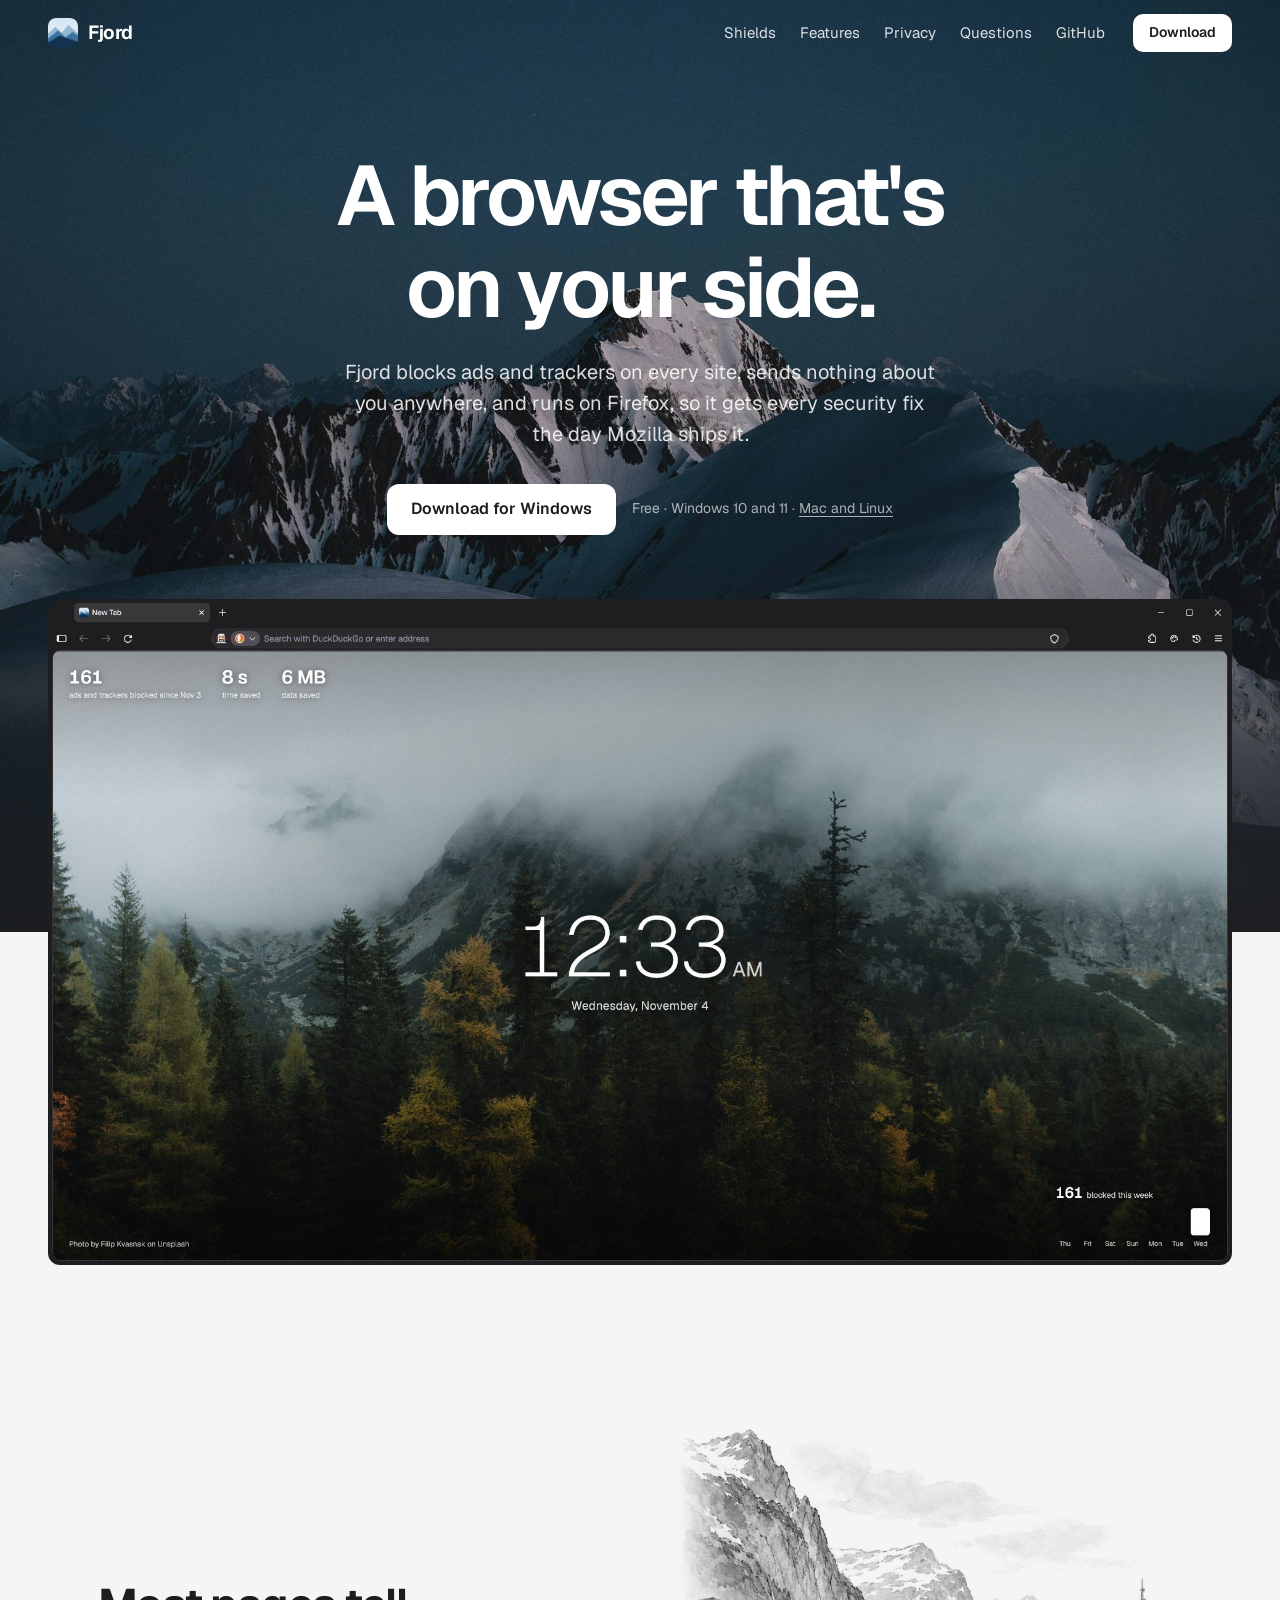
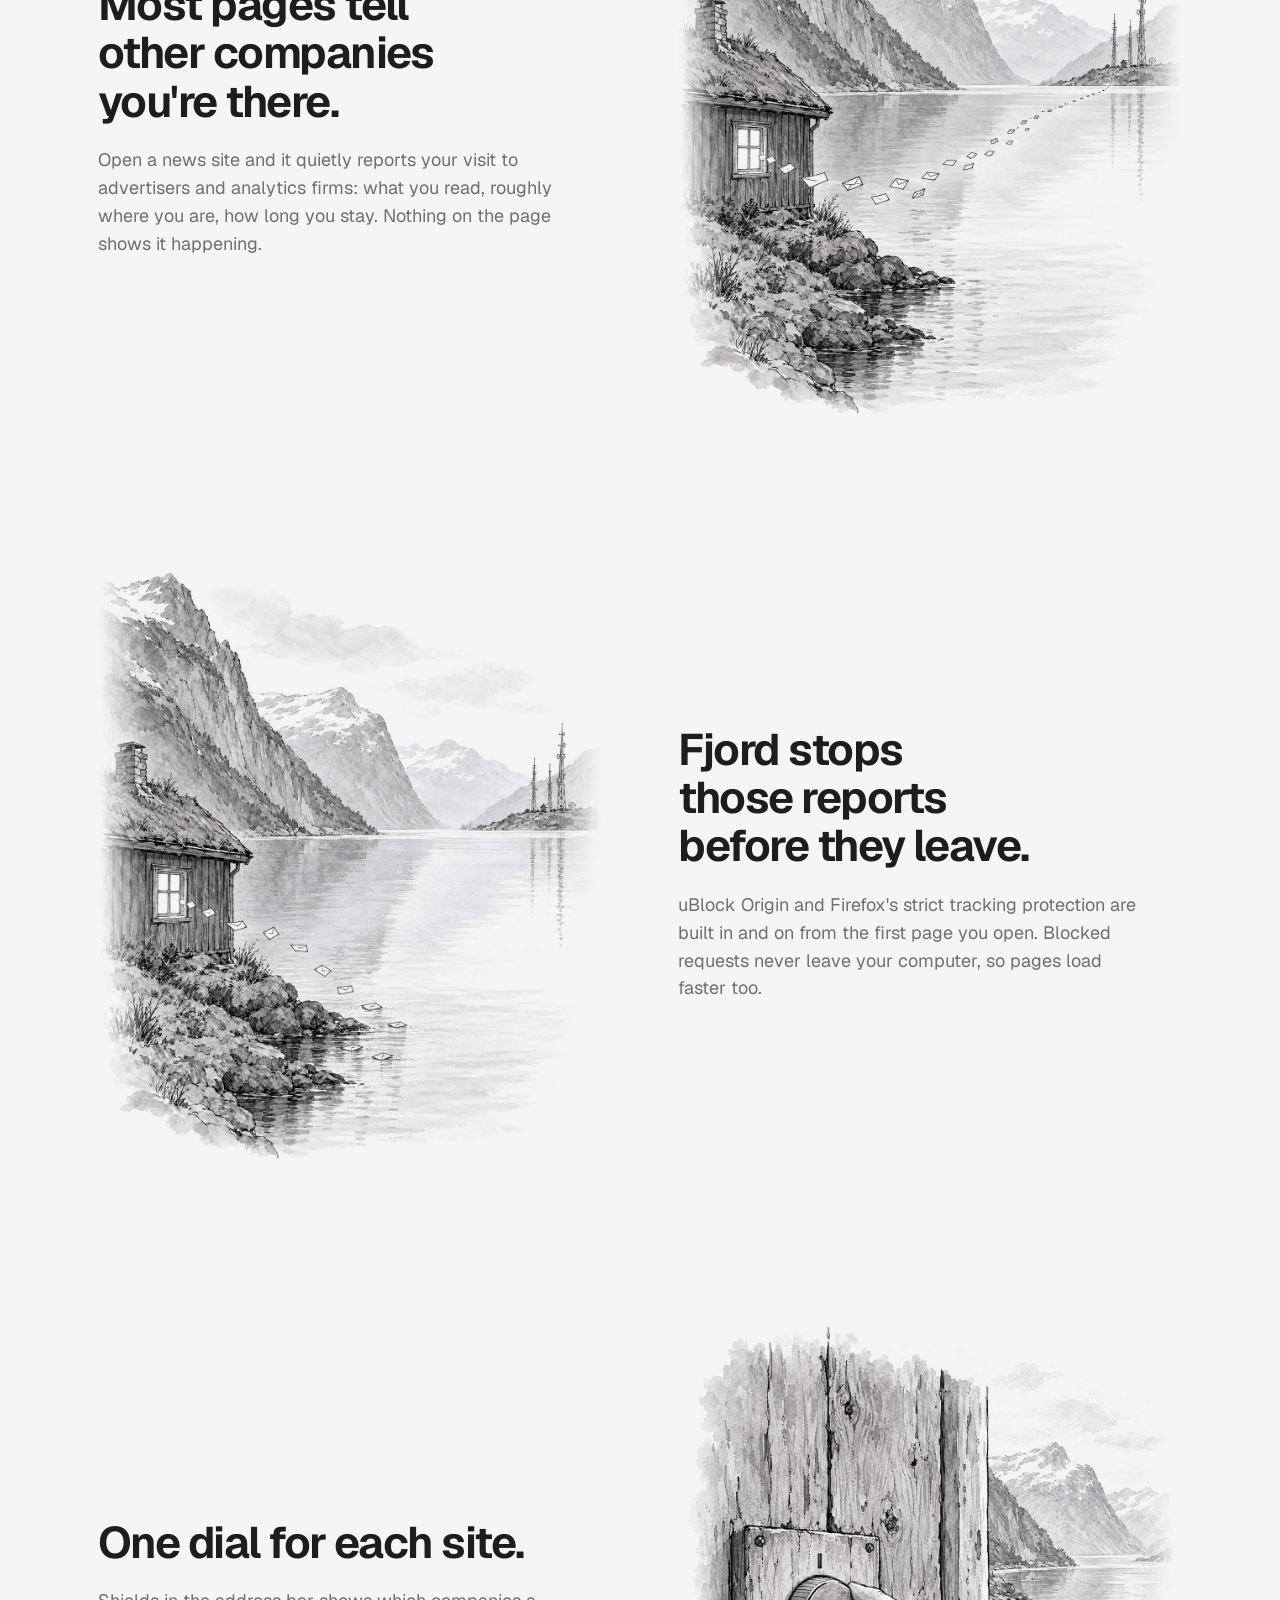
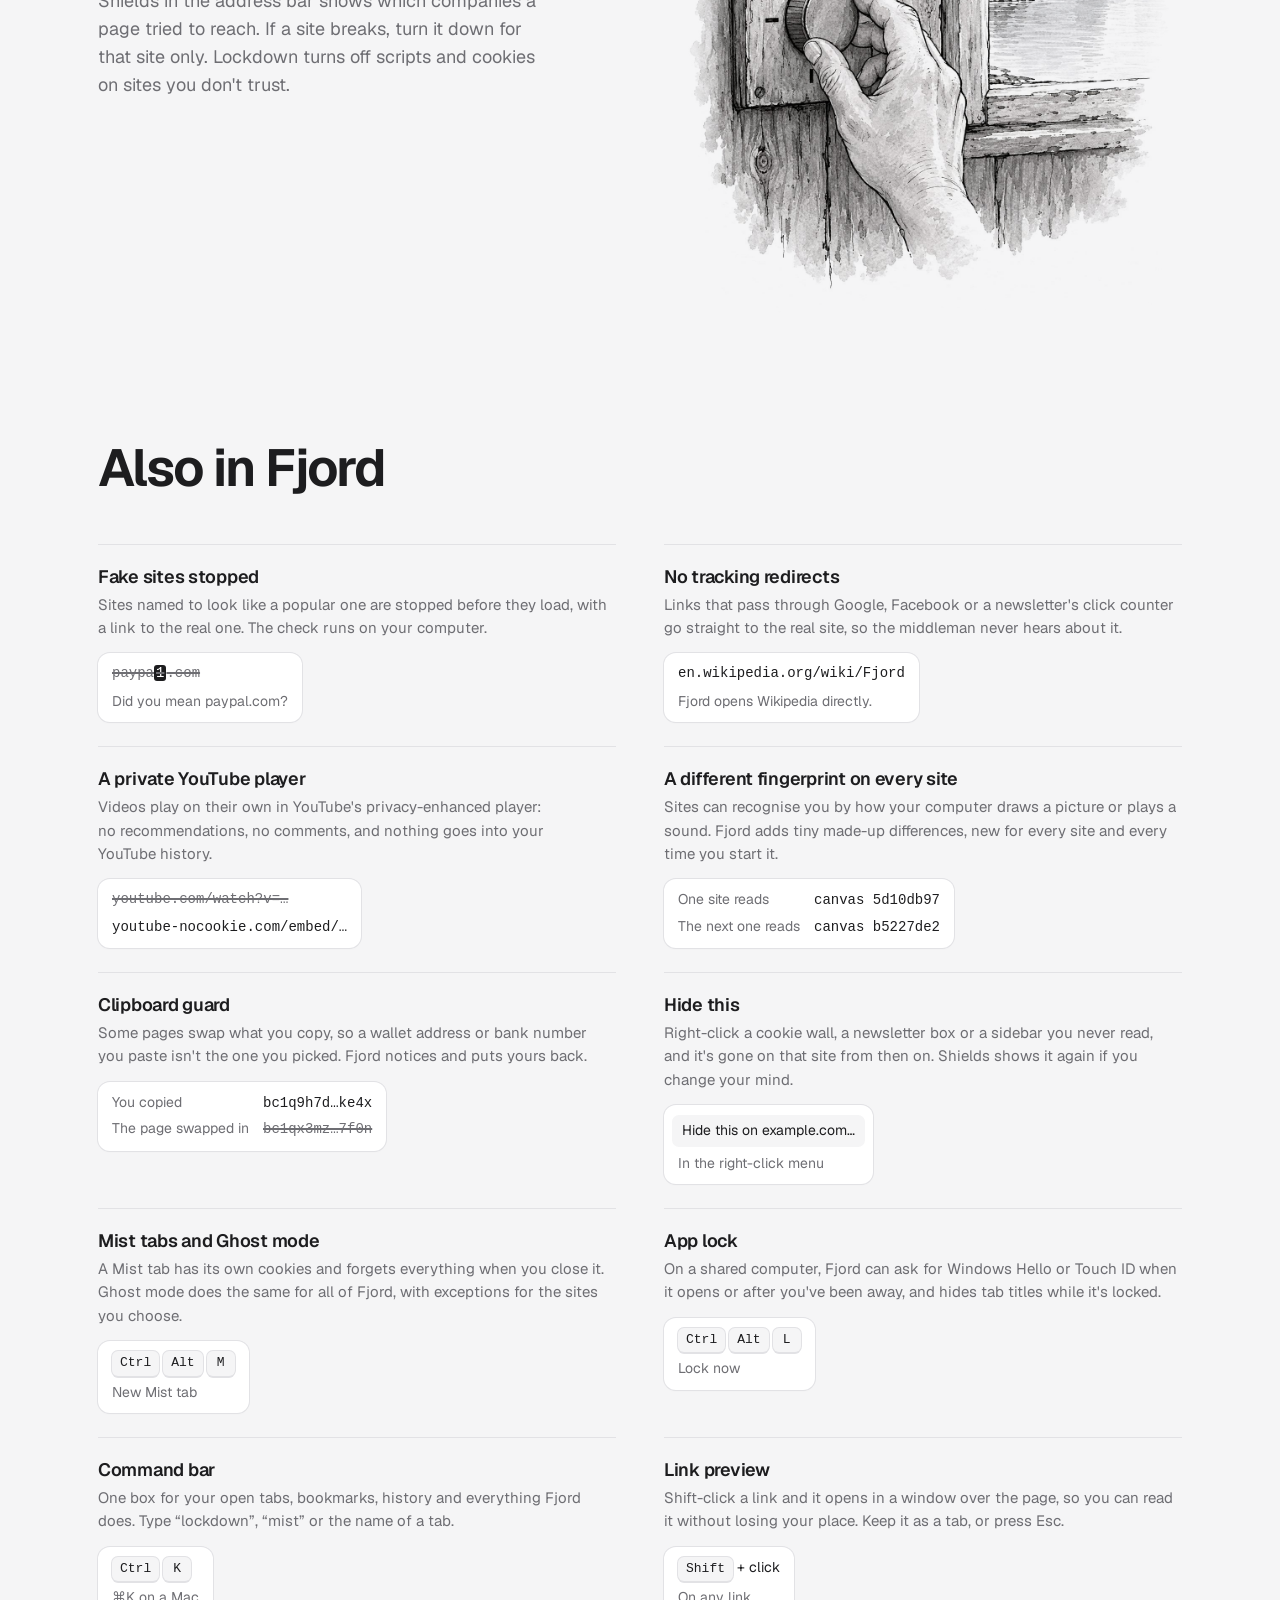
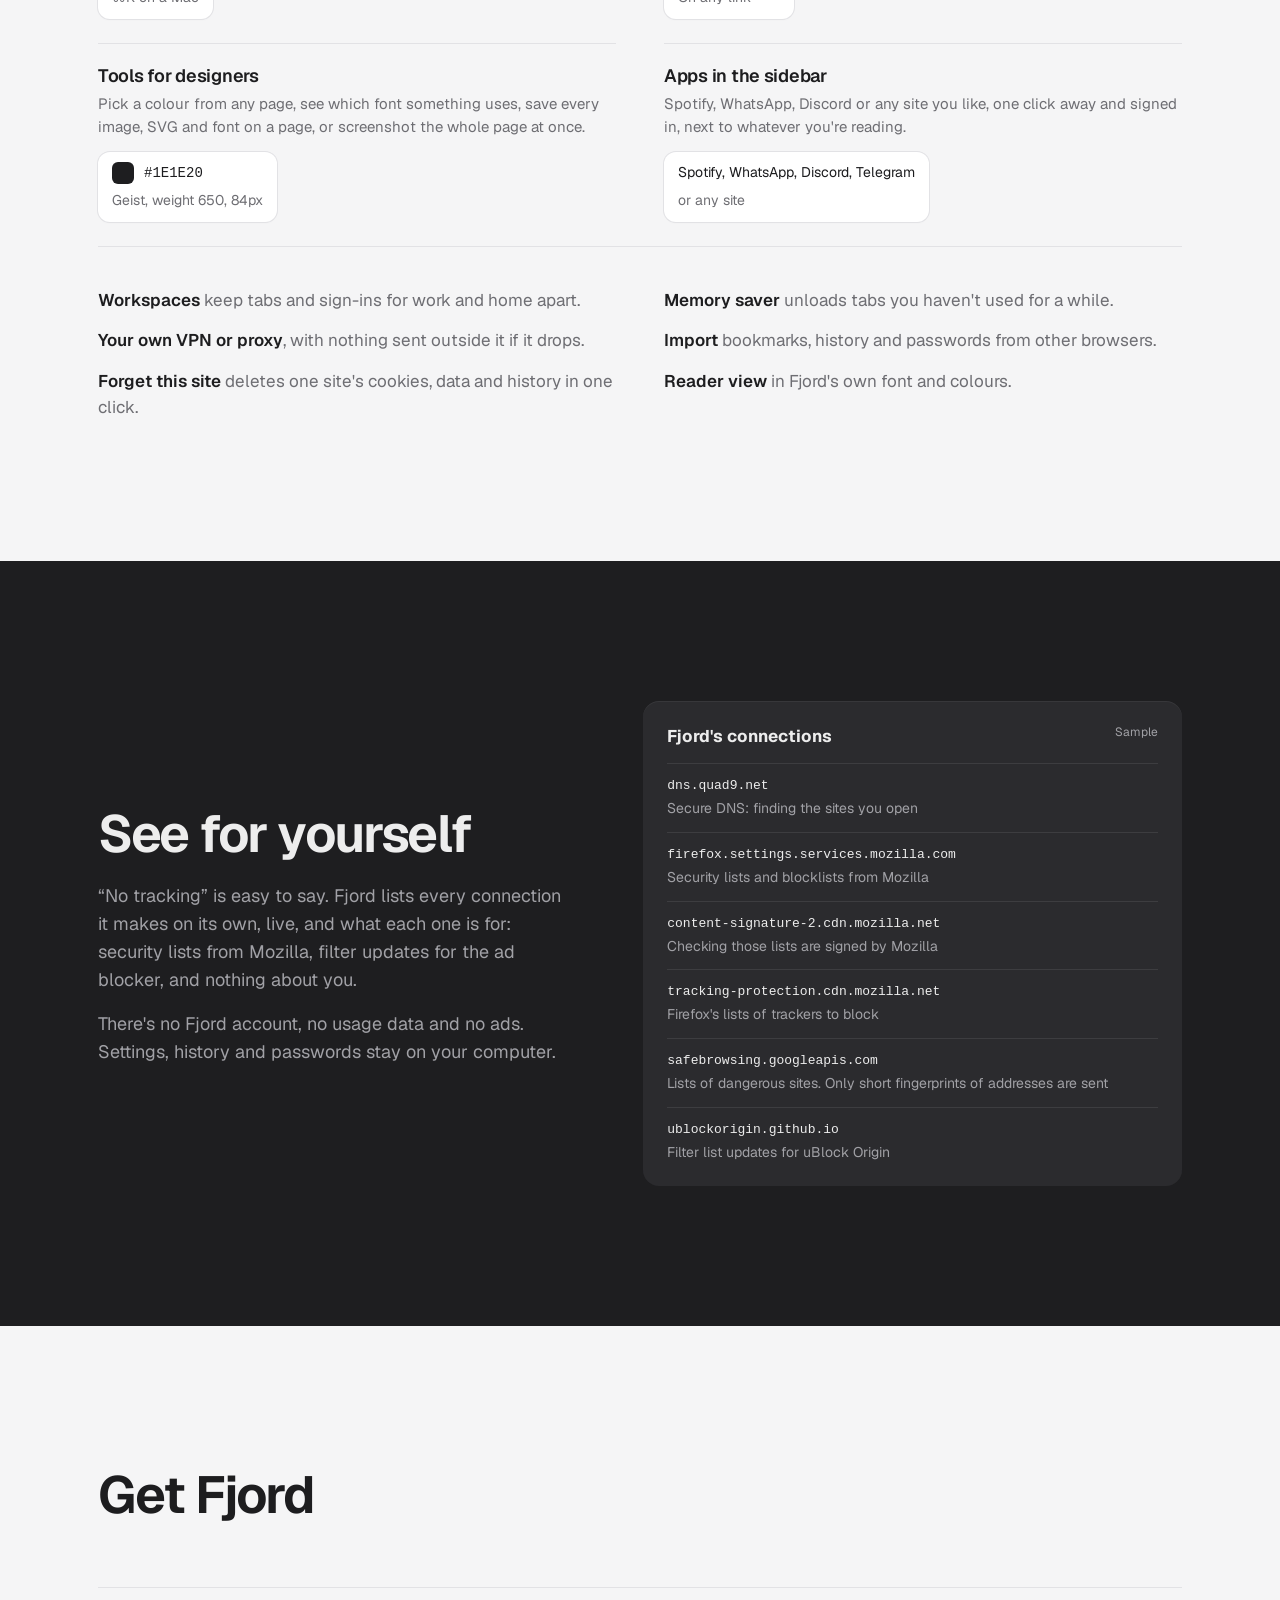
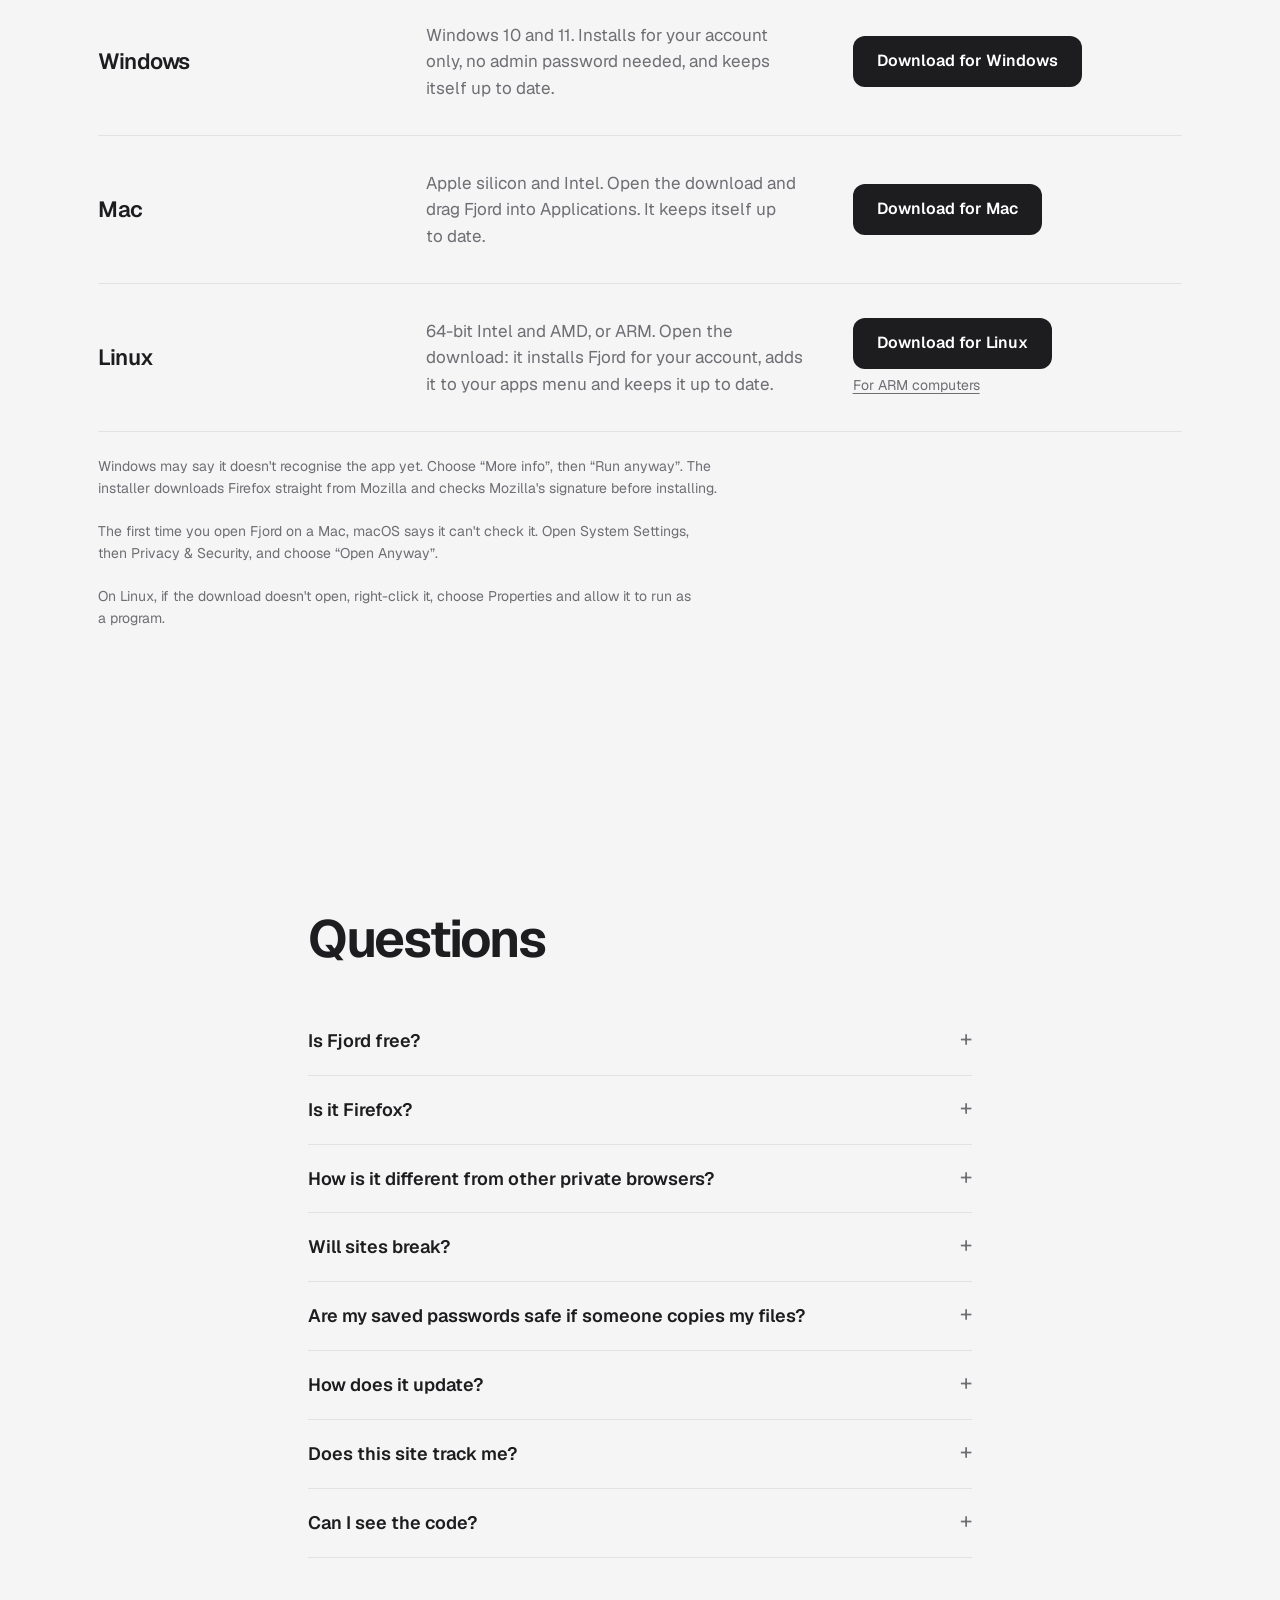
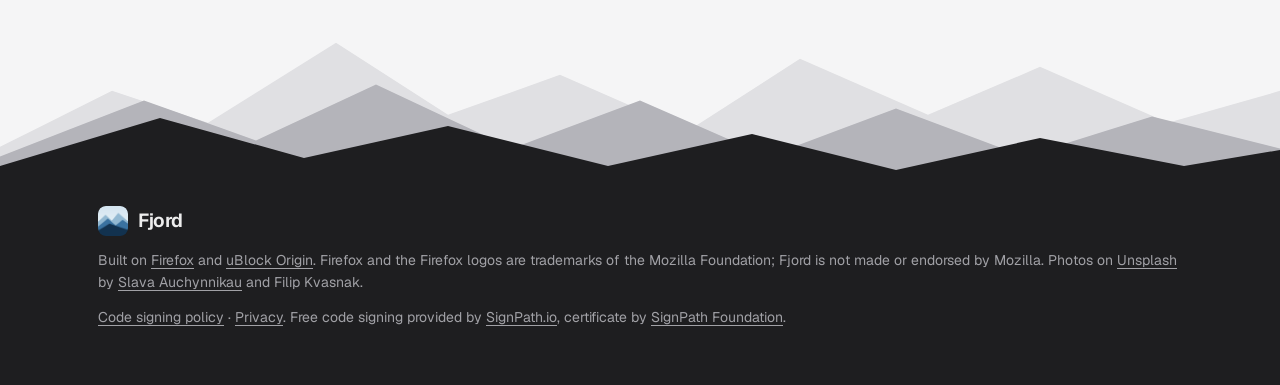
==== commit 79906b6a: "Website: the new features as cards, Get Fjord without screenshots" ====
--- a/docs/index.html
+++ b/docs/index.html
@@ -89,6 +89,24 @@
       </article>
 
       <article class="feature">
+        <h3>A private YouTube player</h3>
+        <p>Videos play on their own in YouTube's privacy-enhanced player: no recommendations, no comments, and nothing goes into your YouTube history.</p>
+        <div class="spec">
+          <span class="url"><s>youtube.com/watch?v=…</s></span>
+          <span class="url">youtube-nocookie.com/embed/…</span>
+        </div>
+      </article>
+
+      <article class="feature">
+        <h3>A different fingerprint on every site</h3>
+        <p>Sites can recognise you by how your computer draws a picture or plays a sound. Fjord adds tiny made-up differences, new for every site and every time you start it.</p>
+        <dl class="spec swap" aria-label="Sample readings">
+          <dt>One site reads</dt><dd class="url">canvas 5d10db97</dd>
+          <dt>The next one reads</dt><dd class="url">canvas b5227de2</dd>
+        </dl>
+      </article>
+
+      <article class="feature">
         <h3>Clipboard guard</h3>
         <p>Some pages swap what you copy, so a wallet address or bank number you paste isn't the one you picked. Fjord notices and puts yours back.</p>
         <dl class="spec swap">
@@ -98,6 +116,15 @@
       </article>
 
       <article class="feature">
+        <h3>Hide this</h3>
+        <p>Right-click a cookie wall, a newsletter box or a sidebar you never read, and it's gone on that site from then on. Shields shows it again if you change your mind.</p>
+        <div class="spec">
+          <span class="menu-item">Hide this on example.com…</span>
+          <span class="muted small">In the right-click menu</span>
+        </div>
+      </article>
+
+      <article class="feature">
         <h3>Mist tabs and Ghost mode</h3>
         <p>A Mist tab has its own cookies and forgets everything when you close it. Ghost mode does the same for all of Fjord, with exceptions for the sites you choose.</p>
         <div class="spec"><span><kbd>Ctrl</kbd> <kbd>Alt</kbd> <kbd>M</kbd></span><span class="muted small">New Mist tab</span></div>
@@ -107,6 +134,18 @@
         <h3>App lock</h3>
         <p>On a shared computer, Fjord can ask for Windows Hello or Touch ID when it opens or after you've been away, and hides tab titles while it's locked.</p>
         <div class="spec"><span><kbd>Ctrl</kbd> <kbd>Alt</kbd> <kbd>L</kbd></span><span class="muted small">Lock now</span></div>
+      </article>
+
+      <article class="feature">
+        <h3>Command bar</h3>
+        <p>One box for your open tabs, bookmarks, history and everything Fjord does. Type “lockdown”, “mist” or the name of a tab.</p>
+        <div class="spec"><span><kbd>Ctrl</kbd> <kbd>K</kbd></span><span class="muted small">⌘K on a Mac</span></div>
+      </article>
+
+      <article class="feature">
+        <h3>Link preview</h3>
+        <p>Shift-click a link and it opens in a window over the page, so you can read it without losing your place. Keep it as a tab, or press Esc.</p>
+        <div class="spec"><span><kbd>Shift</kbd> + click</span><span class="muted small">On any link</span></div>
       </article>
 
       <article class="feature">
@@ -130,10 +169,8 @@
       <li><b>Memory saver</b> unloads tabs you haven't used for a while.</li>
       <li><b>Your own VPN or proxy</b>, with nothing sent outside it if it drops.</li>
       <li><b>Import</b> bookmarks, history and passwords from other browsers.</li>
-      <li><b>A private YouTube player</b>: just the video, nothing in your YouTube history.</li>
-      <li><b>Hide this</b>: right-click a cookie wall or pop-up and it's gone on that site.</li>
-      <li><b>Command bar</b>: Ctrl+K for tabs, history and every Fjord action.</li>
-      <li><b>Link preview</b>: Shift-click a link to read it over the page.</li>
+      <li><b>Forget this site</b> deletes one site's cookies, data and history in one click.</li>
+      <li><b>Reader view</b> in Fjord's own font and colours.</li>
     </ul>
   </section>
 
@@ -160,20 +197,6 @@
 
   <section id="download" class="section">
     <h2>Get Fjord</h2>
-    <div class="shots">
-      <figure>
-        <img src="assets/shots/shields.jpg" alt="The Shields panel on a news site: 19 ads and trackers blocked, the companies the page tried to share the visit with, and the Forget this site now button" width="1200" height="750" loading="lazy">
-        <figcaption><b>Shields</b> on a news site: what it blocked, and who the page tried to tell.</figcaption>
-      </figure>
-      <figure>
-        <img src="assets/shots/reader.jpg" alt="An article about fjords in Fjord's reader view, set in the Geist font" width="1200" height="750" loading="lazy">
-        <figcaption><b>Reader view</b> in Fjord's own font. Text: Wikipedia, CC BY-SA 4.0.</figcaption>
-      </figure>
-      <figure class="shot-wide">
-        <img src="assets/shots/skijump.jpg" alt="The ski jump game: a pixel skier in mid-air over a snowy slope, with a tree ahead" width="1330" height="374" loading="lazy">
-        <figcaption><b>No internet?</b> Fjord's offline page has a ski jump. Press Space at the lip of each jump.</figcaption>
-      </figure>
-    </div>
     <div class="rows platforms">
       <div class="row">
         <h3>Windows</h3>
--- a/docs/style.css
+++ b/docs/style.css
@@ -104,6 +104,8 @@
 .swap dt { color: var(--muted); font-size: 14px; }
 .swap dd { margin: 0; }
 kbd { display: inline-block; min-width: 28px; padding: 2px 8px; border-radius: 6px; background: var(--surface); box-shadow: 0 0 0 1px var(--line), 0 2px 0 var(--line); font: 13px/1.6 var(--mono); text-align: center; }
+/* A right-click menu item, picked */
+.menu-item { padding: 5px 10px; margin: 0 -6px; border-radius: 7px; background: var(--bg); }
 .swatch { display: inline-flex; align-items: center; gap: 10px; }
 .swatch i { width: 22px; height: 22px; border-radius: 6px; background: var(--dark); }
 
@@ -126,13 +128,6 @@
 .platforms .row { align-items: center; }
 .platforms .soon :is(h3, p) { color: var(--muted); }
 .note { max-width: 620px; margin-top: 24px; }
-/* Screenshots of the real browser above the downloads: two side by side, the ski jump as a strip under them */
-.shots { display: grid; grid-template-columns: repeat(2, minmax(0, 1fr)); gap: 32px 24px; margin-top: clamp(32px, 5vw, 48px); }
-.shots figure { display: grid; gap: 12px; margin: 0; }
-.shots img { width: 100%; height: auto; border-radius: 14px; background: var(--surface); box-shadow: 0 0 0 1px var(--line), 0 1px 2px rgb(0 0 0 / 0.04); }
-.shots figcaption { color: var(--muted); font-size: 15px; }
-.shots figcaption b { color: var(--text); font-weight: 600; }
-.shot-wide { grid-column: 1 / -1; }
 
 /* Questions */
 .faq { max-width: 760px; padding-bottom: 24px; }
@@ -159,7 +154,7 @@
   .nav nav { display: none; }
   .nav .btn { margin-inline-start: auto; }
   .hero { padding-top: 120px; }
-  .row, .split, .more, .feature-grid, .chapter, .shots { grid-template-columns: 1fr; }
+  .row, .split, .more, .feature-grid, .chapter { grid-template-columns: 1fr; }
   .chapter:nth-child(even) .chapter-text { order: 0; }
   .row { gap: 10px; padding: 28px 0; }
   .spec { margin-top: 6px; }
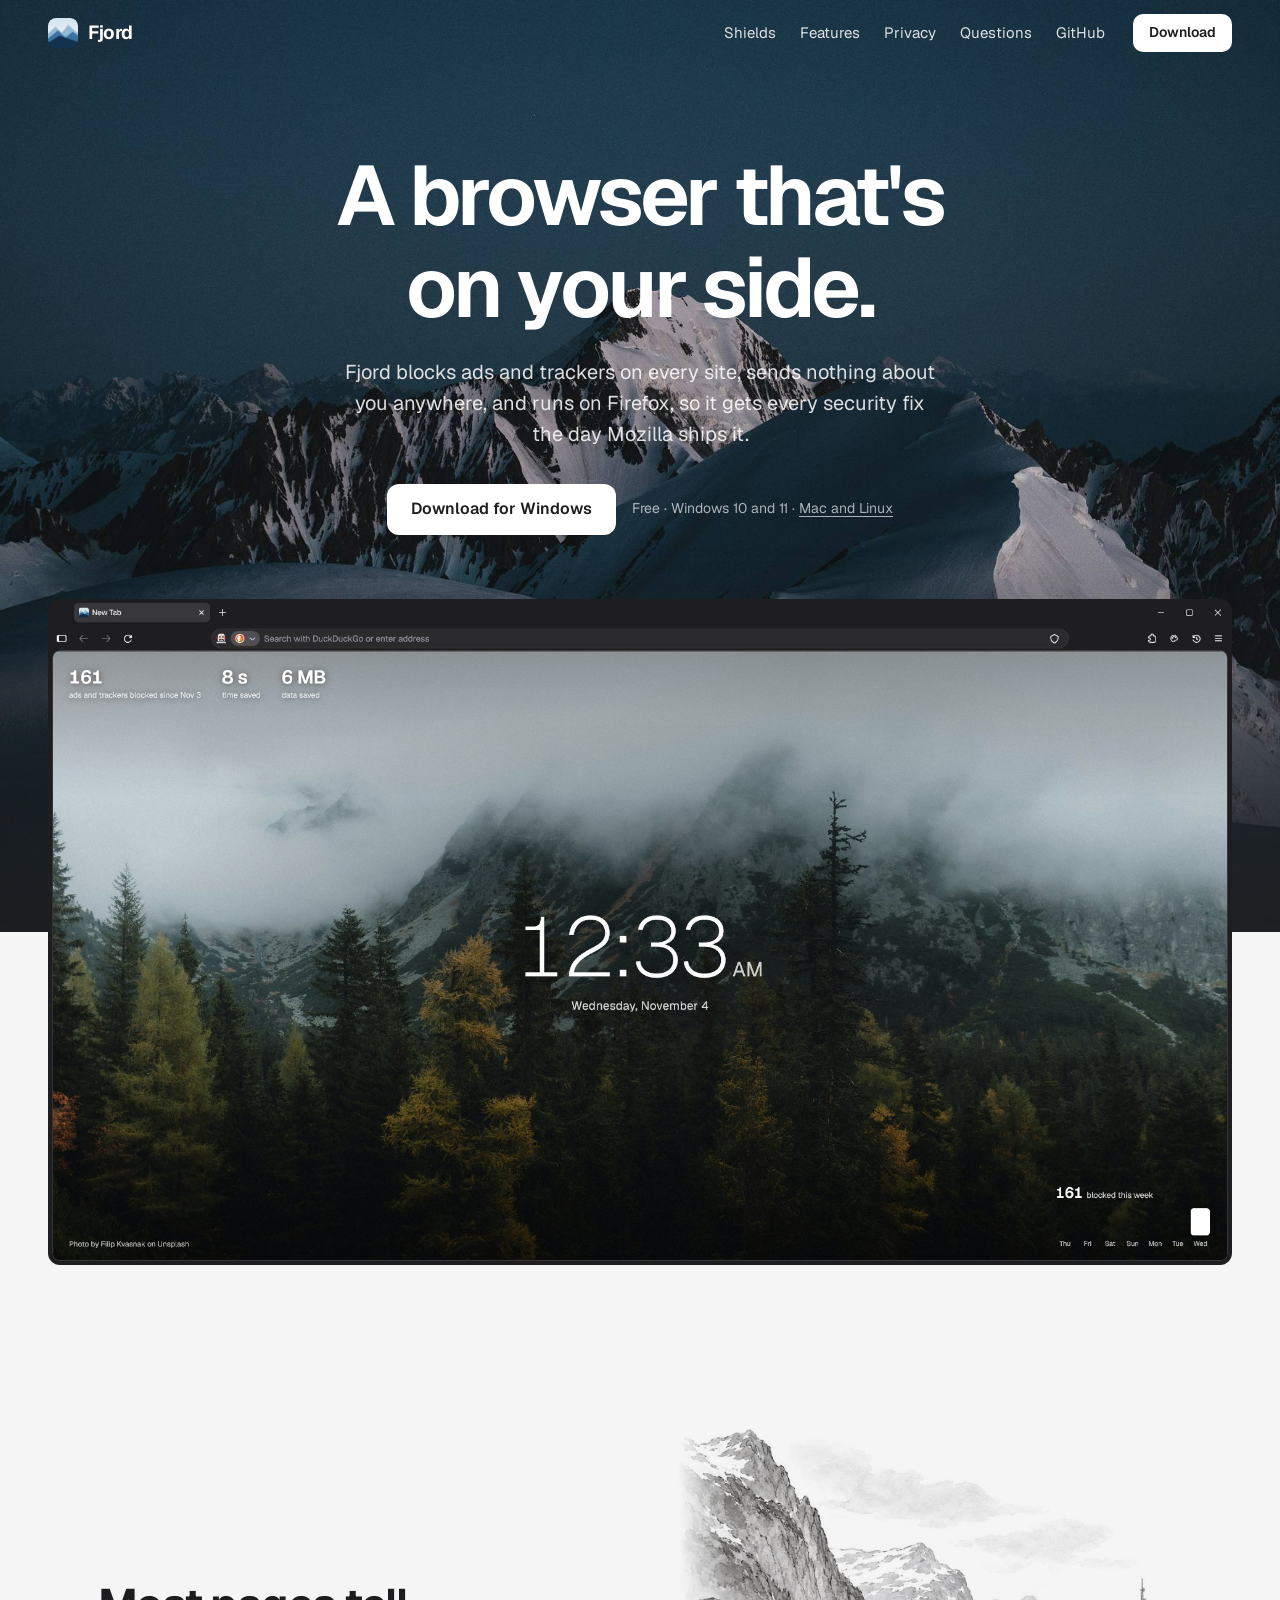
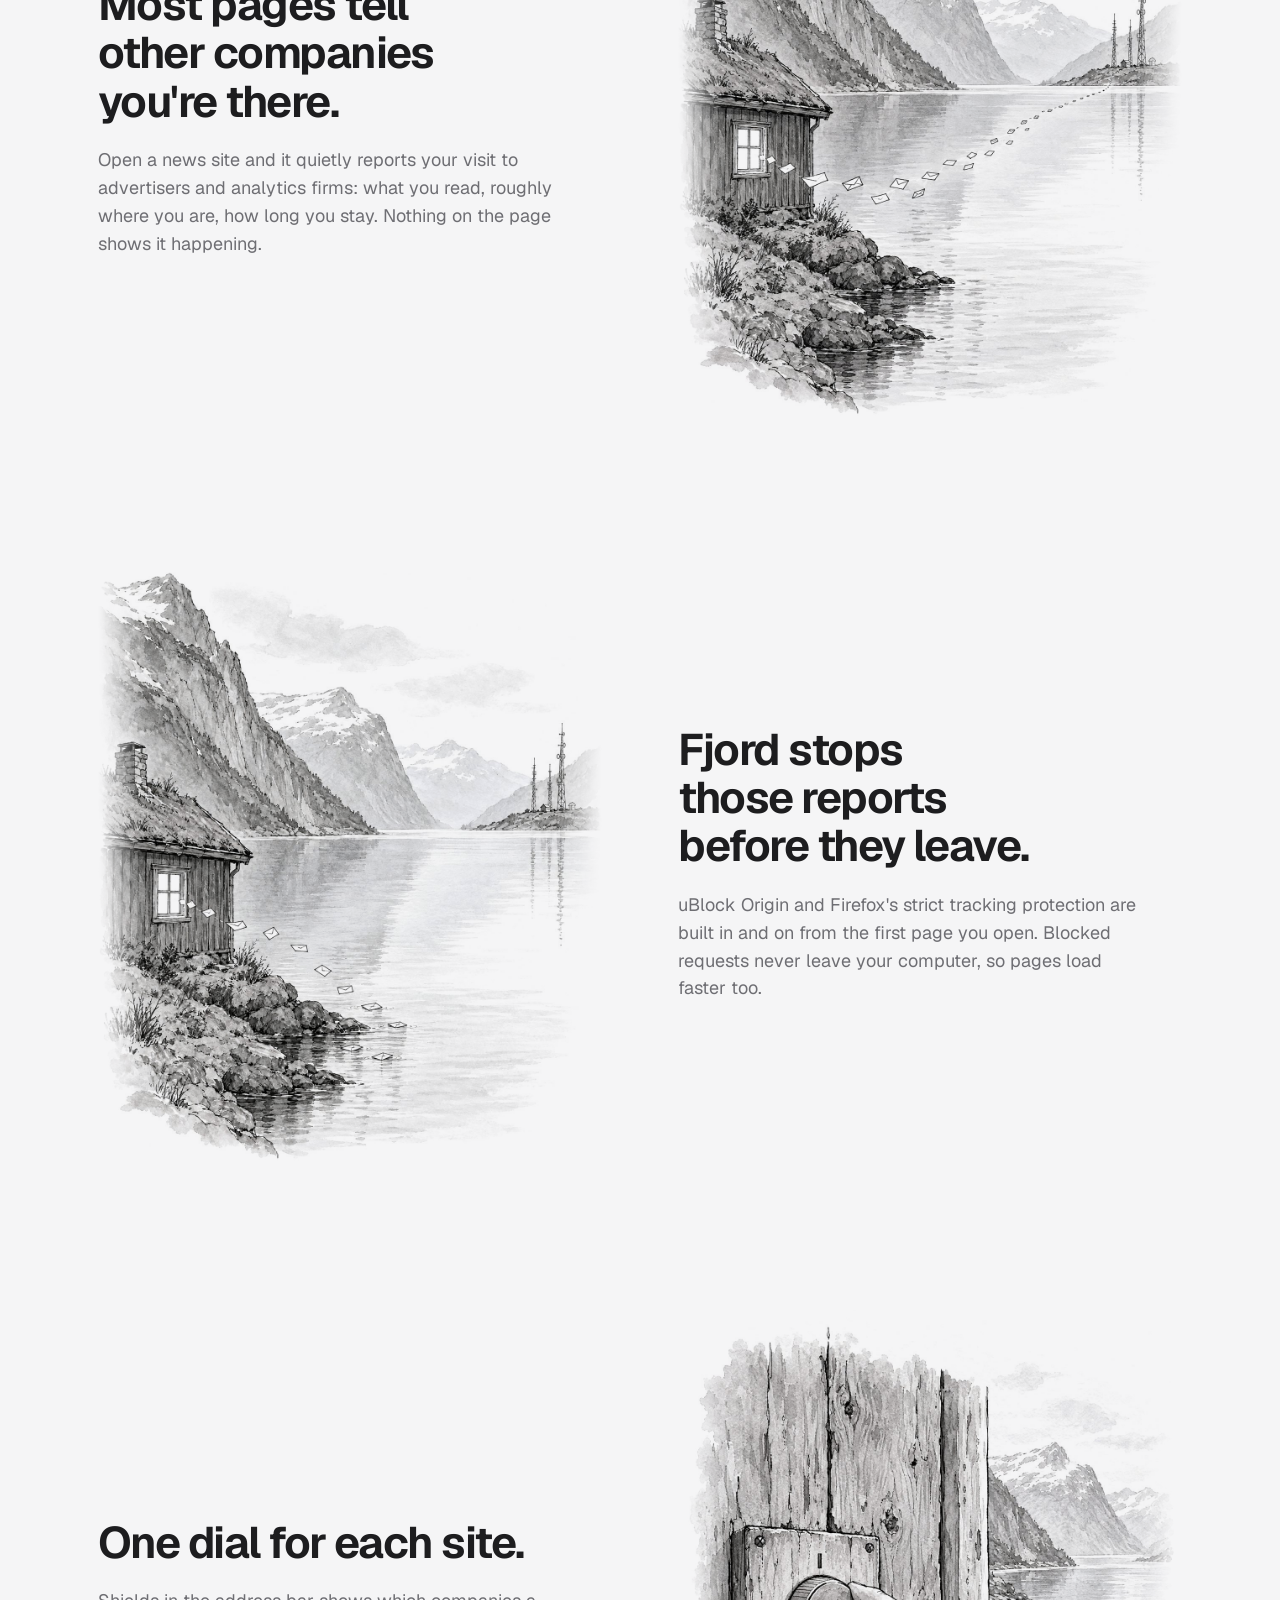
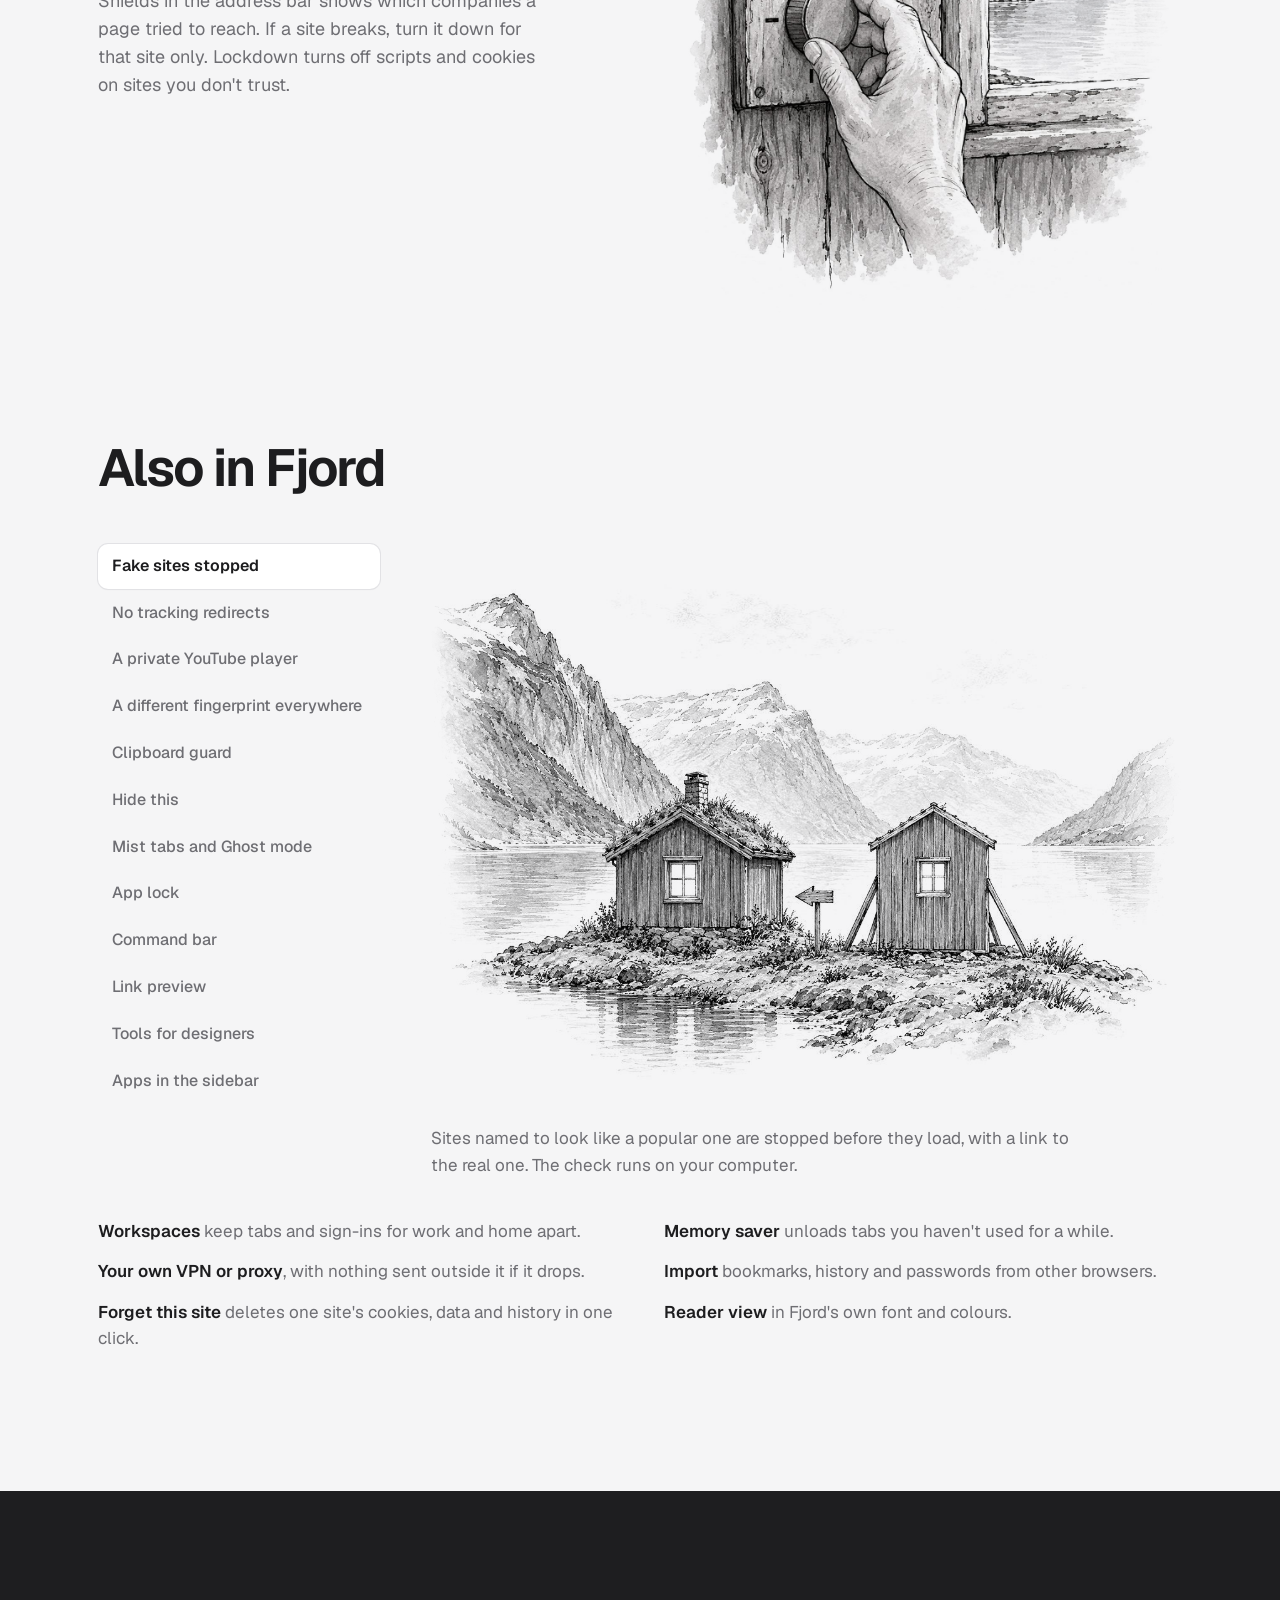
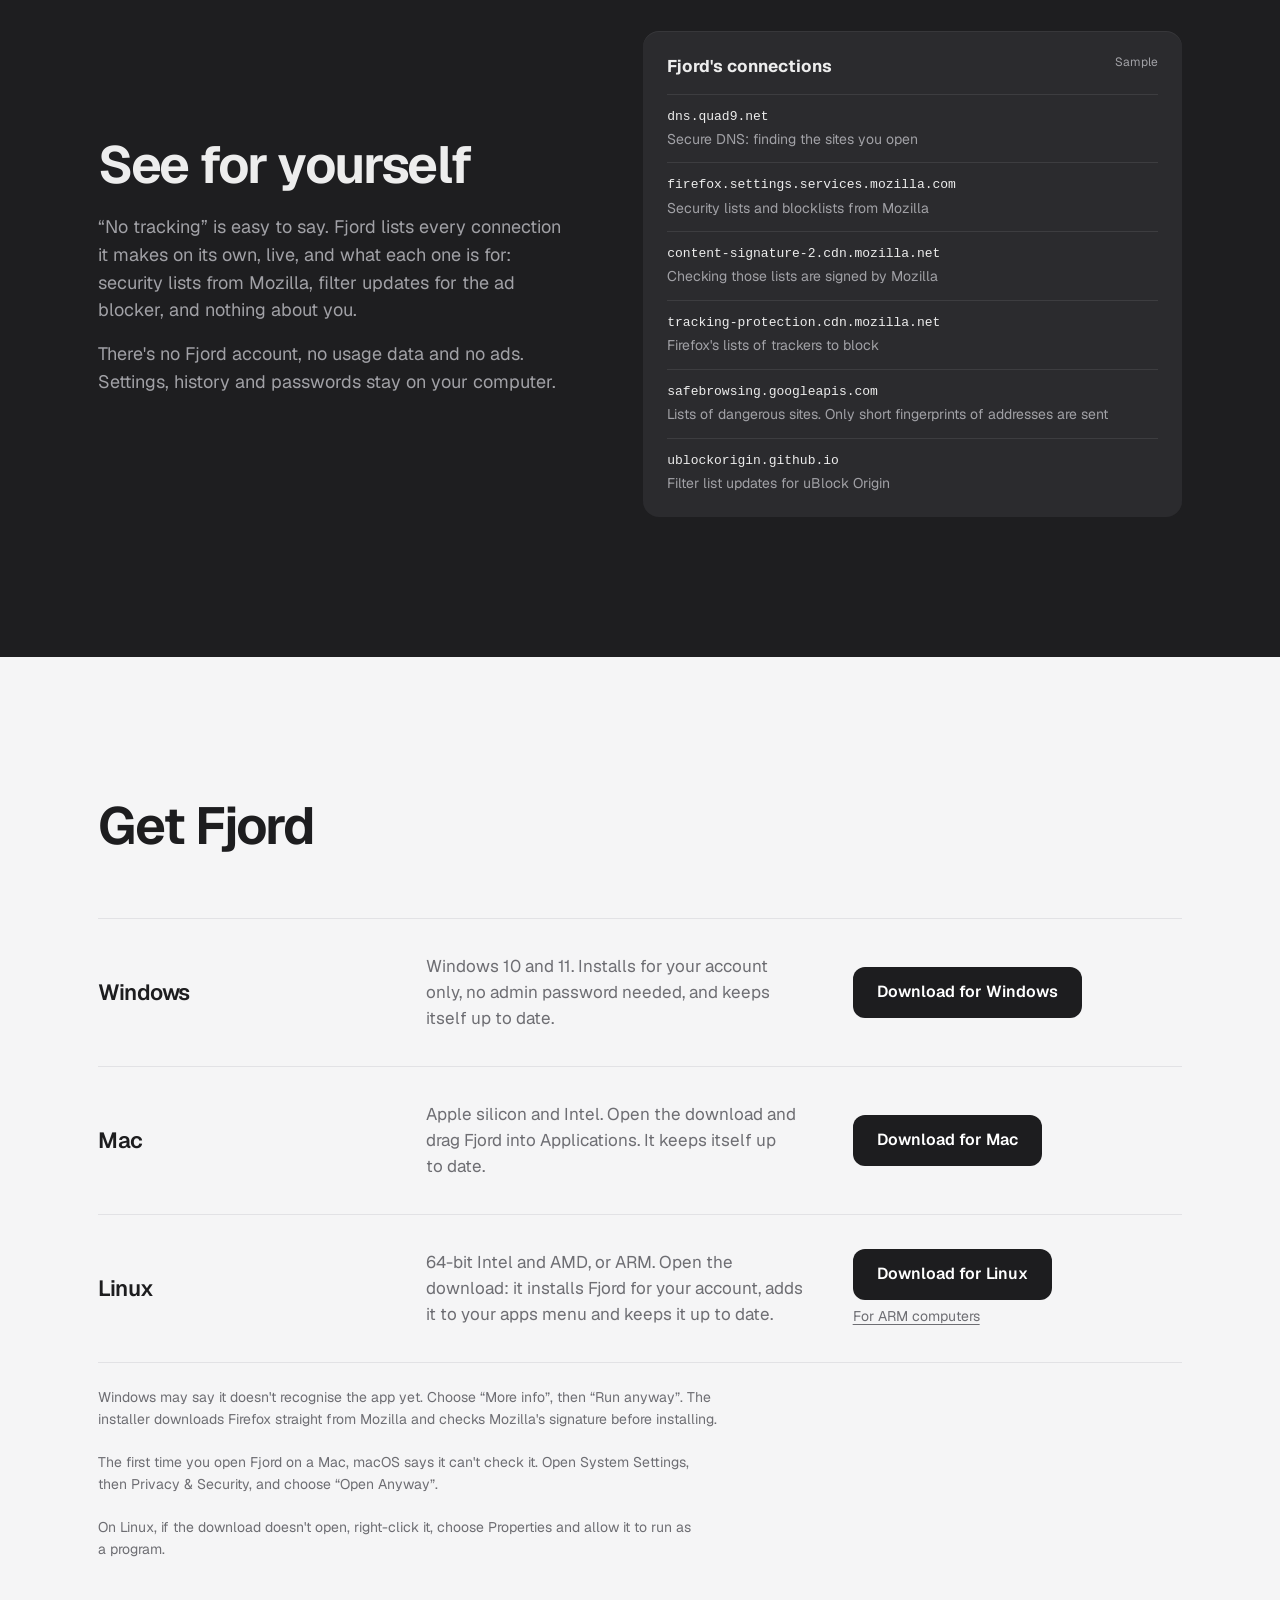
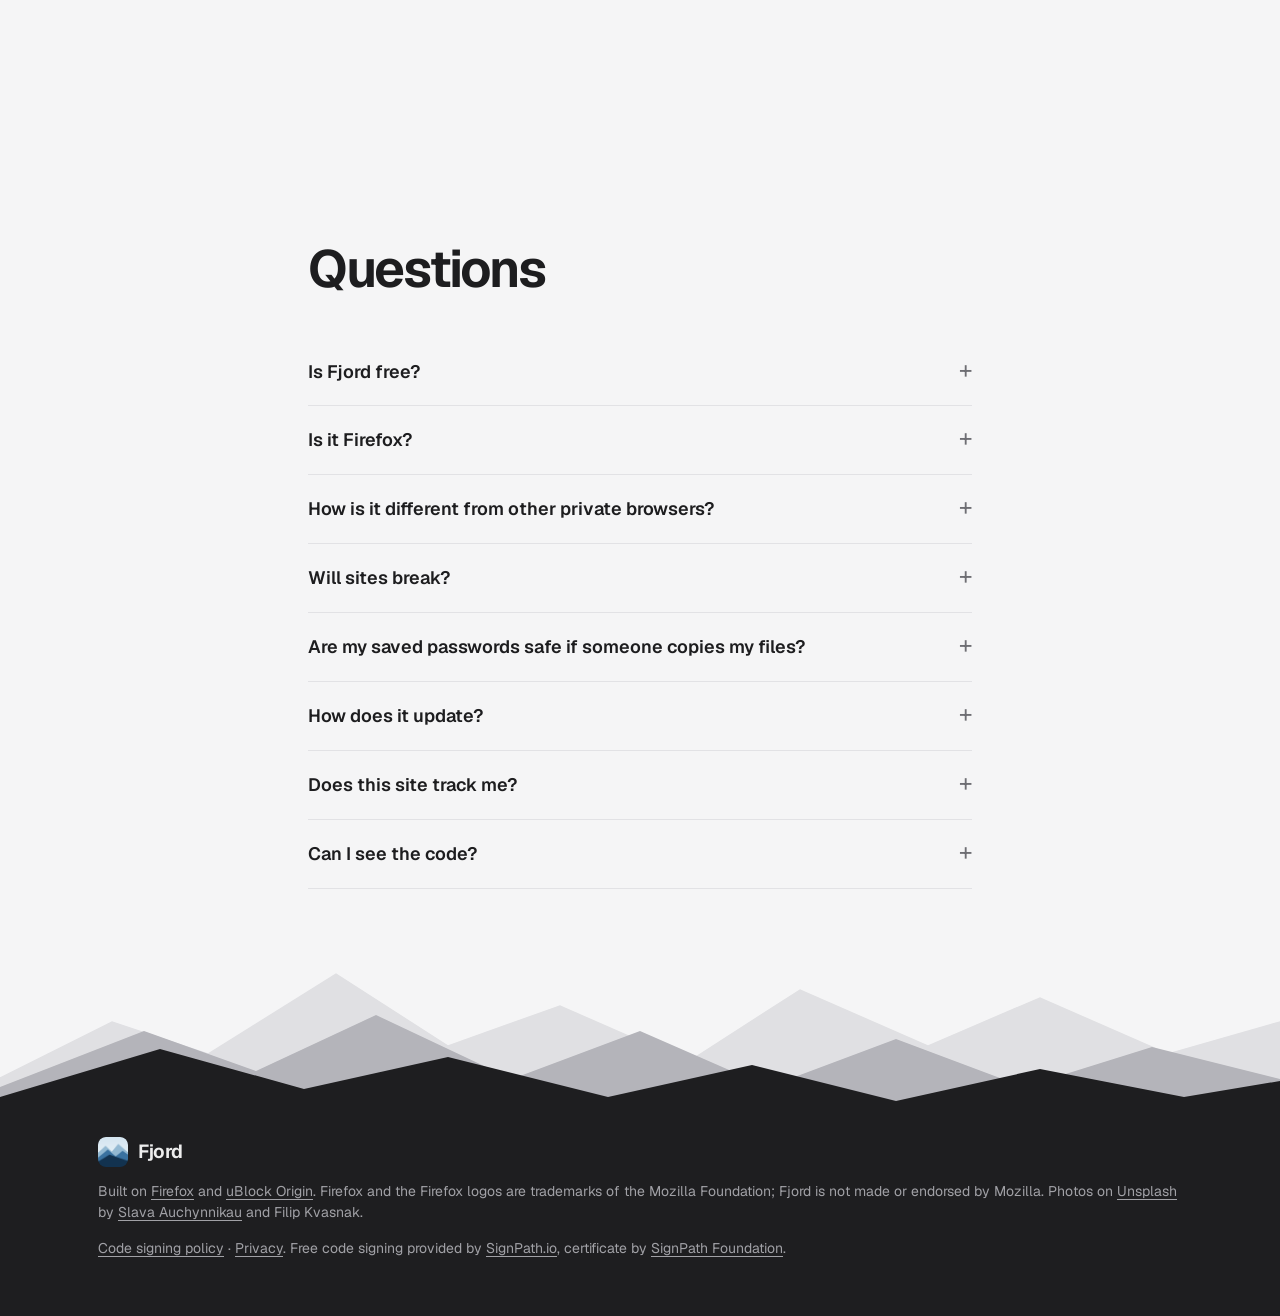
==== commit 269eaeb0: "Website: features as a list with an illustration each, smoother questions Pick a feature on the left" ====
--- a/docs/index.html
+++ b/docs/index.html
@@ -66,102 +66,88 @@
       <figure class="art"><img src="assets/art/dial.jpg" alt="A hand turning a large dial with four settings" width="1200" height="1500" loading="lazy"></figure>
     </article>
   </section>
+  <!-- Also in Fjord: pick a feature on the left and its illustration and description show on the right (main.js) -->
   <section id="features" class="section">
     <h2>Also in Fjord</h2>
 
-    <div class="feature-grid">
-      <article class="feature">
-        <h3>Fake sites stopped</h3>
-        <p>Sites named to look like a popular one are stopped before they load, with a link to the real one. The check runs on your computer.</p>
-        <div class="spec">
-          <span class="url"><s>paypa<u>1</u>.com</s></span>
-          <span class="muted small">Did you mean paypal.com?</span>
-        </div>
-      </article>
-
-      <article class="feature" data-redirect>
-        <h3>No tracking redirects</h3>
-        <p>Links that pass through Google, Facebook or a newsletter's click counter go straight to the real site, so the middleman never hears about it.</p>
-        <div class="spec">
-          <span class="url"><span class="cut">www.google.com/url?q=</span>en.wikipedia.org/wiki/Fjord<span class="cut">&amp;sa=D&amp;source=docs&amp;usg=AOvVaw0pX</span></span>
-          <span class="muted small">Fjord opens Wikipedia directly.</span>
-        </div>
-      </article>
-
-      <article class="feature">
-        <h3>A private YouTube player</h3>
-        <p>Videos play on their own in YouTube's privacy-enhanced player: no recommendations, no comments, and nothing goes into your YouTube history.</p>
-        <div class="spec">
-          <span class="url"><s>youtube.com/watch?v=…</s></span>
-          <span class="url">youtube-nocookie.com/embed/…</span>
-        </div>
-      </article>
-
-      <article class="feature">
-        <h3>A different fingerprint on every site</h3>
-        <p>Sites can recognise you by how your computer draws a picture or plays a sound. Fjord adds tiny made-up differences, new for every site and every time you start it.</p>
-        <dl class="spec swap" aria-label="Sample readings">
-          <dt>One site reads</dt><dd class="url">canvas 5d10db97</dd>
-          <dt>The next one reads</dt><dd class="url">canvas b5227de2</dd>
-        </dl>
-      </article>
-
-      <article class="feature">
-        <h3>Clipboard guard</h3>
-        <p>Some pages swap what you copy, so a wallet address or bank number you paste isn't the one you picked. Fjord notices and puts yours back.</p>
-        <dl class="spec swap">
-          <dt>You copied</dt><dd class="url">bc1q9h7d…ke4x</dd>
-          <dt>The page swapped in</dt><dd class="url"><s>bc1qx3mz…7f0n</s></dd>
-        </dl>
-      </article>
-
-      <article class="feature">
-        <h3>Hide this</h3>
-        <p>Right-click a cookie wall, a newsletter box or a sidebar you never read, and it's gone on that site from then on. Shields shows it again if you change your mind.</p>
-        <div class="spec">
-          <span class="menu-item">Hide this on example.com…</span>
-          <span class="muted small">In the right-click menu</span>
-        </div>
-      </article>
-
-      <article class="feature">
-        <h3>Mist tabs and Ghost mode</h3>
-        <p>A Mist tab has its own cookies and forgets everything when you close it. Ghost mode does the same for all of Fjord, with exceptions for the sites you choose.</p>
-        <div class="spec"><span><kbd>Ctrl</kbd> <kbd>Alt</kbd> <kbd>M</kbd></span><span class="muted small">New Mist tab</span></div>
-      </article>
-
-      <article class="feature">
-        <h3>App lock</h3>
-        <p>On a shared computer, Fjord can ask for Windows Hello or Touch ID when it opens or after you've been away, and hides tab titles while it's locked.</p>
-        <div class="spec"><span><kbd>Ctrl</kbd> <kbd>Alt</kbd> <kbd>L</kbd></span><span class="muted small">Lock now</span></div>
-      </article>
-
-      <article class="feature">
-        <h3>Command bar</h3>
-        <p>One box for your open tabs, bookmarks, history and everything Fjord does. Type “lockdown”, “mist” or the name of a tab.</p>
-        <div class="spec"><span><kbd>Ctrl</kbd> <kbd>K</kbd></span><span class="muted small">⌘K on a Mac</span></div>
-      </article>
-
-      <article class="feature">
-        <h3>Link preview</h3>
-        <p>Shift-click a link and it opens in a window over the page, so you can read it without losing your place. Keep it as a tab, or press Esc.</p>
-        <div class="spec"><span><kbd>Shift</kbd> + click</span><span class="muted small">On any link</span></div>
-      </article>
-
-      <article class="feature">
-        <h3>Tools for designers</h3>
-        <p>Pick a colour from any page, see which font something uses, save every image, SVG and font on a page, or screenshot the whole page at once.</p>
-        <div class="spec">
-          <span class="swatch"><i></i><span class="url">#1E1E20</span></span>
-          <span class="muted small">Geist, weight 650, 84px</span>
-        </div>
-      </article>
-
-      <article class="feature">
-        <h3>Apps in the sidebar</h3>
-        <p>Spotify, WhatsApp, Discord or any site you like, one click away and signed in, next to whatever you're reading.</p>
-        <div class="spec"><span>Spotify, WhatsApp, Discord, Telegram</span><span class="muted small">or any site</span></div>
-      </article>
+    <div class="explorer">
+      <div class="picker" role="tablist" aria-label="Features" aria-orientation="vertical">
+        <button role="tab" id="t-fake" aria-controls="p-fake" aria-selected="true">Fake sites stopped</button>
+        <button role="tab" id="t-redirect" aria-controls="p-redirect" aria-selected="false" tabindex="-1">No tracking redirects</button>
+        <button role="tab" id="t-youtube" aria-controls="p-youtube" aria-selected="false" tabindex="-1">A private YouTube player</button>
+        <button role="tab" id="t-print" aria-controls="p-print" aria-selected="false" tabindex="-1">A different fingerprint everywhere</button>
+        <button role="tab" id="t-clip" aria-controls="p-clip" aria-selected="false" tabindex="-1">Clipboard guard</button>
+        <button role="tab" id="t-hide" aria-controls="p-hide" aria-selected="false" tabindex="-1">Hide this</button>
+        <button role="tab" id="t-mist" aria-controls="p-mist" aria-selected="false" tabindex="-1">Mist tabs and Ghost mode</button>
+        <button role="tab" id="t-lock" aria-controls="p-lock" aria-selected="false" tabindex="-1">App lock</button>
+        <button role="tab" id="t-cmd" aria-controls="p-cmd" aria-selected="false" tabindex="-1">Command bar</button>
+        <button role="tab" id="t-glance" aria-controls="p-glance" aria-selected="false" tabindex="-1">Link preview</button>
+        <button role="tab" id="t-design" aria-controls="p-design" aria-selected="false" tabindex="-1">Tools for designers</button>
+        <button role="tab" id="t-apps" aria-controls="p-apps" aria-selected="false" tabindex="-1">Apps in the sidebar</button>
+      </div>
+
+      <div class="stage">
+        <!-- Each panel: an illustration, and what the feature does under it -->
+        <div class="panel" role="tabpanel" id="p-fake" aria-labelledby="t-fake">
+          <figure class="feat-art"><img src="assets/art/f-fake.jpg" alt="Two cabins on a fjord shore. One is only a painted front propped up with beams, and a signpost points to the real one" width="1200" height="900"></figure>
+          <p>Sites named to look like a popular one are stopped before they load, with a link to the real one. The check runs on your computer.</p>
+        </div>
+
+        <div class="panel" role="tabpanel" id="p-redirect" aria-labelledby="t-redirect">
+          <figure class="feat-art"><img src="assets/art/f-redirect.jpg" alt="A rowing boat crossing a fjord straight from one jetty to another, ignoring a long detour past a lighthouse toll" width="1200" height="900" loading="lazy"></figure>
+          <p>Links that pass through Google, Facebook or a newsletter's click counter go straight to the real site, so the middleman never hears about it.</p>
+        </div>
+
+        <div class="panel" role="tabpanel" id="p-youtube" aria-labelledby="t-youtube">
+          <figure class="feat-art"><img src="assets/art/f-youtube.jpg" alt="A film projector in a cabin showing a mountain on a sheet, with the curtains drawn" width="1200" height="900" loading="lazy"></figure>
+          <p>Videos play on their own in YouTube's privacy-enhanced player: no recommendations, no comments, and nothing goes into your YouTube history.</p>
+        </div>
+
+        <div class="panel" role="tabpanel" id="p-print" aria-labelledby="t-print">
+          <figure class="feat-art"><img src="assets/art/f-print.jpg" alt="A row of carved wooden masks on hooks by a cabin door, each one a little different" width="1200" height="900" loading="lazy"></figure>
+          <p>Sites can recognise you by how your computer draws a picture or plays a sound. Fjord adds tiny made-up differences, new for every site and every time you start it.</p>
+        </div>
+
+        <div class="panel" role="tabpanel" id="p-clip" aria-labelledby="t-clip">
+          <figure class="feat-art"><img src="assets/art/f-clip.jpg" alt="A magpie tries to swap a key on a windowsill, and a hand puts the right key back" width="1200" height="900" loading="lazy"></figure>
+          <p>Some pages swap what you copy, so a wallet address or bank number you paste isn't the one you picked. Fjord notices and puts yours back.</p>
+        </div>
+
+        <div class="panel" role="tabpanel" id="p-hide" aria-labelledby="t-hide">
+          <figure class="feat-art"><img src="assets/art/f-hide.jpg" alt="A hand peels a paper notice off a cabin window, uncovering the view of the fjord" width="1200" height="900" loading="lazy"></figure>
+          <p>Right-click a cookie wall, a newsletter box or a sidebar you never read, and it's gone on that site from then on. Shields shows it again if you change your mind.</p>
+        </div>
+
+        <div class="panel" role="tabpanel" id="p-mist" aria-labelledby="t-mist">
+          <figure class="feat-art"><img src="assets/art/f-mist.jpg" alt="A rowing boat gliding into thick mist on a still fjord, leaving no wake" width="1200" height="900" loading="lazy"></figure>
+          <p>A Mist tab has its own cookies and forgets everything when you close it. Ghost mode does the same for all of Fjord, with exceptions for the sites you choose.</p>
+        </div>
+
+        <div class="panel" role="tabpanel" id="p-lock" aria-labelledby="t-lock">
+          <figure class="feat-art"><img src="assets/art/f-lock.jpg" alt="A hand with a key at a heavy padlock on a cabin door" width="1200" height="900" loading="lazy"></figure>
+          <p>On a shared computer, Fjord can ask for Windows Hello or Touch ID when it opens or after you've been away, and hides tab titles while it's locked.</p>
+        </div>
+
+        <div class="panel" role="tabpanel" id="p-cmd" aria-labelledby="t-cmd">
+          <figure class="feat-art"><img src="assets/art/f-cmd.jpg" alt="A hand holding an open compass over a map of a fjord" width="1200" height="900" loading="lazy"></figure>
+          <p>One box for your open tabs, bookmarks, history and everything Fjord does. Press <span class="keys-inline"><kbd>Ctrl</kbd> <kbd>K</kbd></span>, or <span class="keys-inline"><kbd>⌘</kbd> <kbd>K</kbd></span> on a Mac, and type “lockdown”, “mist” or the name of a tab.</p>
+        </div>
+
+        <div class="panel" role="tabpanel" id="p-glance" aria-labelledby="t-glance">
+          <figure class="feat-art"><img src="assets/art/f-glance.jpg" alt="Someone on a cabin porch looking at a distant cabin through a spyglass, with the close-up view shown in a circle" width="1200" height="900" loading="lazy"></figure>
+          <p>Shift-click a link and it opens in a window over the page, so you can read it without losing your place. Keep it as a tab, or press Esc.</p>
+        </div>
+
+        <div class="panel" role="tabpanel" id="p-design" aria-labelledby="t-design">
+          <figure class="feat-art"><img src="assets/art/f-design.jpg" alt="A drawing desk by a window with brushes, ink pots, grey swatches and an eyedropper" width="1200" height="900" loading="lazy"></figure>
+          <p>Pick a colour from any page, see which font something uses, save every image, SVG and font on a page, or screenshot the whole page at once.</p>
+        </div>
+
+        <div class="panel" role="tabpanel" id="p-apps" aria-labelledby="t-apps">
+          <figure class="feat-art"><img src="assets/art/f-apps.jpg" alt="A reading chair by a window, with a radio, a telephone and letters on a shelf within reach" width="1200" height="900" loading="lazy"></figure>
+          <p>Spotify, WhatsApp, Discord or any site you like, one click away and signed in, next to whatever you're reading.</p>
+        </div>
+      </div>
     </div>
 
     <ul class="more">
--- a/docs/style.css
+++ b/docs/style.css
@@ -73,7 +73,7 @@
 .chapter-text > p { color: var(--muted); font-size: 18px; }
 /* The paper is pure white, so multiplying it over the page turns it into the page's own grey */
 .art { margin: 0; overflow: hidden; }
-.art img { width: 100%; height: auto; mix-blend-mode: multiply;
+:is(.art, .feat-art) img { width: 100%; height: auto; mix-blend-mode: multiply;
   /* Drawings that run off the edge fade out instead of ending on a straight cut */
   mask-image: linear-gradient(to right, transparent, #000 9%, #000 91%, transparent), linear-gradient(transparent, #000 7%, #000 93%, transparent);
   mask-composite: intersect; }
@@ -83,29 +83,29 @@
 .section { padding: clamp(80px, 11vw, 140px) var(--gutter); max-width: 1180px; margin: 0 auto; }
 .section > h2, .split h2 { font-size: clamp(34px, 4.5vw, 52px); font-weight: 650; letter-spacing: -0.035em; }
 
-/* Also in Fjord: two columns of short entries, each with its example on a small surface, like a piece of the browser */
-.feature-grid { display: grid; grid-template-columns: repeat(2, minmax(0, 1fr)); gap: 0 48px; margin-top: clamp(32px, 5vw, 48px); border-bottom: 1px solid var(--line); }
-.feature { display: grid; gap: 6px; align-content: start; justify-items: start; padding: 22px 0 24px; border-top: 1px solid var(--line); }
-.feature h3 { font-size: 18px; font-weight: 600; letter-spacing: -0.015em; }
-.feature > p { color: var(--muted); font-size: 15px; max-width: 52ch; }
-.feature .spec { margin-top: 8px; padding: 10px 14px; border-radius: 12px; background: var(--surface); box-shadow: 0 0 0 1px var(--line), 0 1px 2px rgb(0 0 0 / 0.04); font-size: 14px; }
-.feature .spec kbd { background: var(--bg); }
+/* Also in Fjord: the features as a list, the picked one's illustration and description beside it */
+.explorer { display: grid; grid-template-columns: minmax(210px, 0.75fr) minmax(0, 2fr); gap: clamp(24px, 4vw, 56px); align-items: start; margin-top: clamp(32px, 5vw, 48px); }
+.picker { position: sticky; top: 96px; display: grid; gap: 2px; }
+.picker button { padding: 10px 14px; border: none; border-radius: 10px; background: transparent; color: var(--muted); font: inherit; font-size: 16px; font-weight: 500; text-align: start; cursor: pointer;
+  transition: background-color 0.15s, color 0.15s, transform 0.15s var(--ease-out); }
+@media (hover: hover) { .picker button:hover { color: var(--text); background: rgb(0 0 0 / 0.04); } }
+.picker button:active { transform: scale(0.98); }
+.picker button[aria-selected="true"] { color: var(--text); font-weight: 600; background: var(--surface); box-shadow: 0 0 0 1px var(--line), 0 1px 2px rgb(0 0 0 / 0.04); }
+.picker button:focus-visible { outline-offset: 1px; border-radius: 10px; }
+.panel { display: grid; gap: 18px; }
+.feat-art { margin: 0; overflow: hidden; }
+.panel[hidden] { display: none; }
+.panel > p { max-width: 58ch; color: var(--muted); }
+.panel kbd { font-size: 12px; }
+.keys-inline { white-space: nowrap; }
+
 /* Download: one row per platform */
 .rows { margin-top: clamp(40px, 6vw, 64px); border-bottom: 1px solid var(--line); }
 .row { display: grid; grid-template-columns: minmax(0, 0.85fr) minmax(0, 1.15fr) minmax(0, 1fr); gap: 16px 48px; align-items: baseline; padding: 34px 0; border-top: 1px solid var(--line); }
 .row h3 { font-size: 22px; font-weight: 600; letter-spacing: -0.02em; }
 .row > p { color: var(--muted); max-width: 52ch; }
 .spec { display: grid; gap: 6px; justify-items: start; margin: 0; }
-.spec s { text-decoration-thickness: 1.5px; color: var(--muted); }
-.spec u { text-decoration: none; background: var(--text); color: #fff; border-radius: 3px; padding: 0 2px; }
-.cut { display: inline-block; vertical-align: bottom; overflow: hidden; white-space: nowrap; color: var(--muted); }
-[data-redirect] .url { display: block; max-width: 100%; overflow-wrap: anywhere; }
-.swap { grid-template-columns: auto 1fr; gap: 4px 14px; align-items: baseline; }
-.swap dt { color: var(--muted); font-size: 14px; }
-.swap dd { margin: 0; }
 kbd { display: inline-block; min-width: 28px; padding: 2px 8px; border-radius: 6px; background: var(--surface); box-shadow: 0 0 0 1px var(--line), 0 2px 0 var(--line); font: 13px/1.6 var(--mono); text-align: center; }
-/* A right-click menu item, picked */
-.menu-item { padding: 5px 10px; margin: 0 -6px; border-radius: 7px; background: var(--bg); }
 .swatch { display: inline-flex; align-items: center; gap: 10px; }
 .swatch i { width: 22px; height: 22px; border-radius: 6px; background: var(--dark); }
 
@@ -134,10 +134,12 @@
 .faq h2 { margin-bottom: 40px; }
 .faq details { border-bottom: 1px solid var(--line); }
 .faq summary { padding: 20px 0; font-weight: 600; font-size: 18px; cursor: pointer; list-style: none; display: flex; justify-content: space-between; gap: 16px; }
-.faq summary::after { content: "+"; color: var(--muted); font-weight: 400; font-size: 22px; line-height: 1; }
-.faq details[open] summary::after { content: "–"; }
+.faq summary::after { content: "+"; color: var(--muted); font-weight: 400; font-size: 24px; line-height: 1; transition: transform 0.35s var(--ease-out); }
+/* The + turns into a × while the answer is open (main.js marks one that's closing) */
+.faq details[open]:not(.closing) summary::after { transform: rotate(45deg); }
+@media (hover: hover) { .faq summary:hover::after { color: var(--text); } }
 .faq summary:focus-visible { outline: 2px solid var(--text); outline-offset: 4px; border-radius: 4px; }
-.faq details p { padding: 0 0 22px; color: var(--muted); }
+.faq details p { padding: 0 0 22px; color: var(--muted); overflow: hidden; }
 
 /* The page ends at dawn: the logo's ridges, the nearest one running into the footer */
 .site-footer { background: var(--dark); color: #ededed; }
@@ -146,7 +148,7 @@
 .footer .muted { color: var(--dark-muted); }
 
 @media (prefers-reduced-motion: reduce) {
-  .btn, .nav { transition: none; }
+  .btn, .nav, .picker button, .faq summary::after { transition: none; }
   .btn:active { transform: none; }
 }
 
@@ -154,8 +156,11 @@
   .nav nav { display: none; }
   .nav .btn { margin-inline-start: auto; }
   .hero { padding-top: 120px; }
-  .row, .split, .more, .feature-grid, .chapter { grid-template-columns: 1fr; }
+  .row, .split, .more, .chapter { grid-template-columns: 1fr; }
   .chapter:nth-child(even) .chapter-text { order: 0; }
   .row { gap: 10px; padding: 28px 0; }
   .spec { margin-top: 6px; }
+  .explorer { grid-template-columns: 1fr; }
+  .picker { position: static; display: flex; gap: 6px; margin-inline: calc(-1 * var(--gutter)); padding: 2px var(--gutter) 6px; overflow-x: auto; scrollbar-width: none; }
+  .picker button { flex: none; white-space: nowrap; font-size: 15px; }
 }
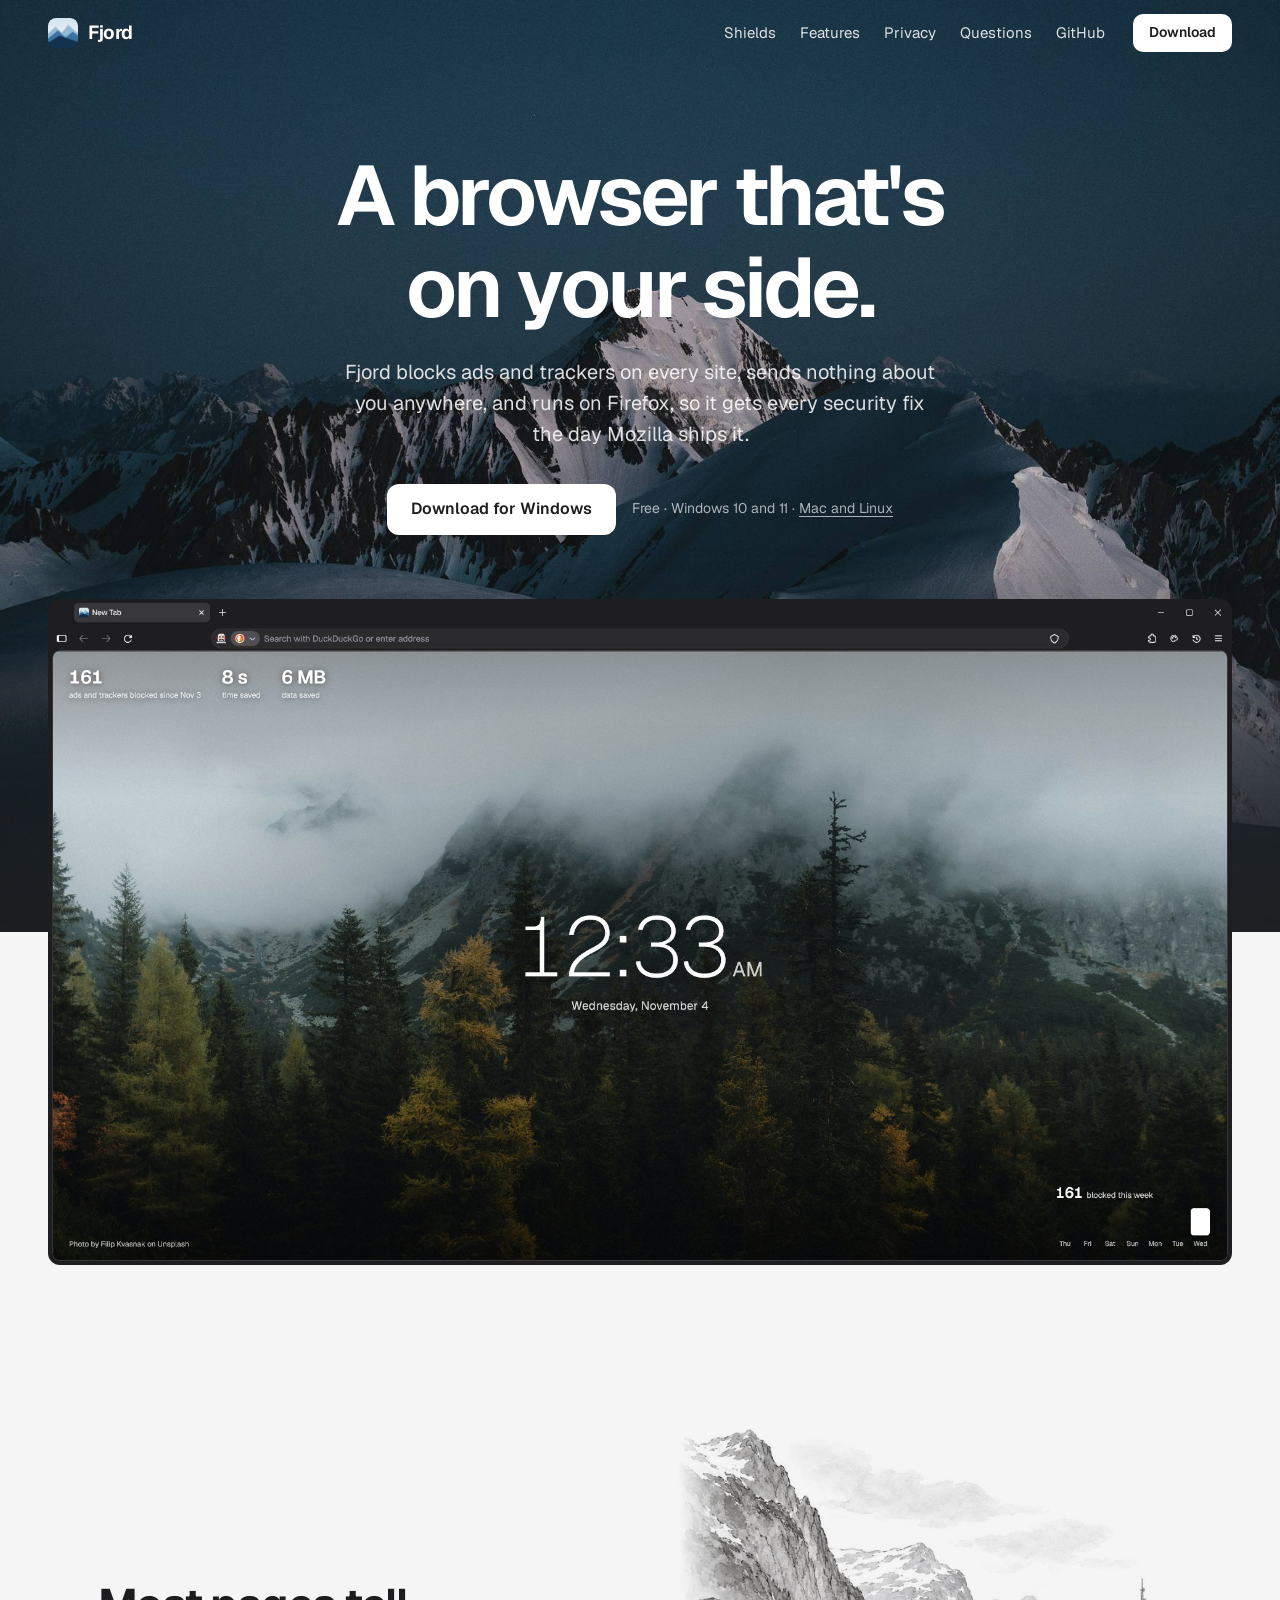
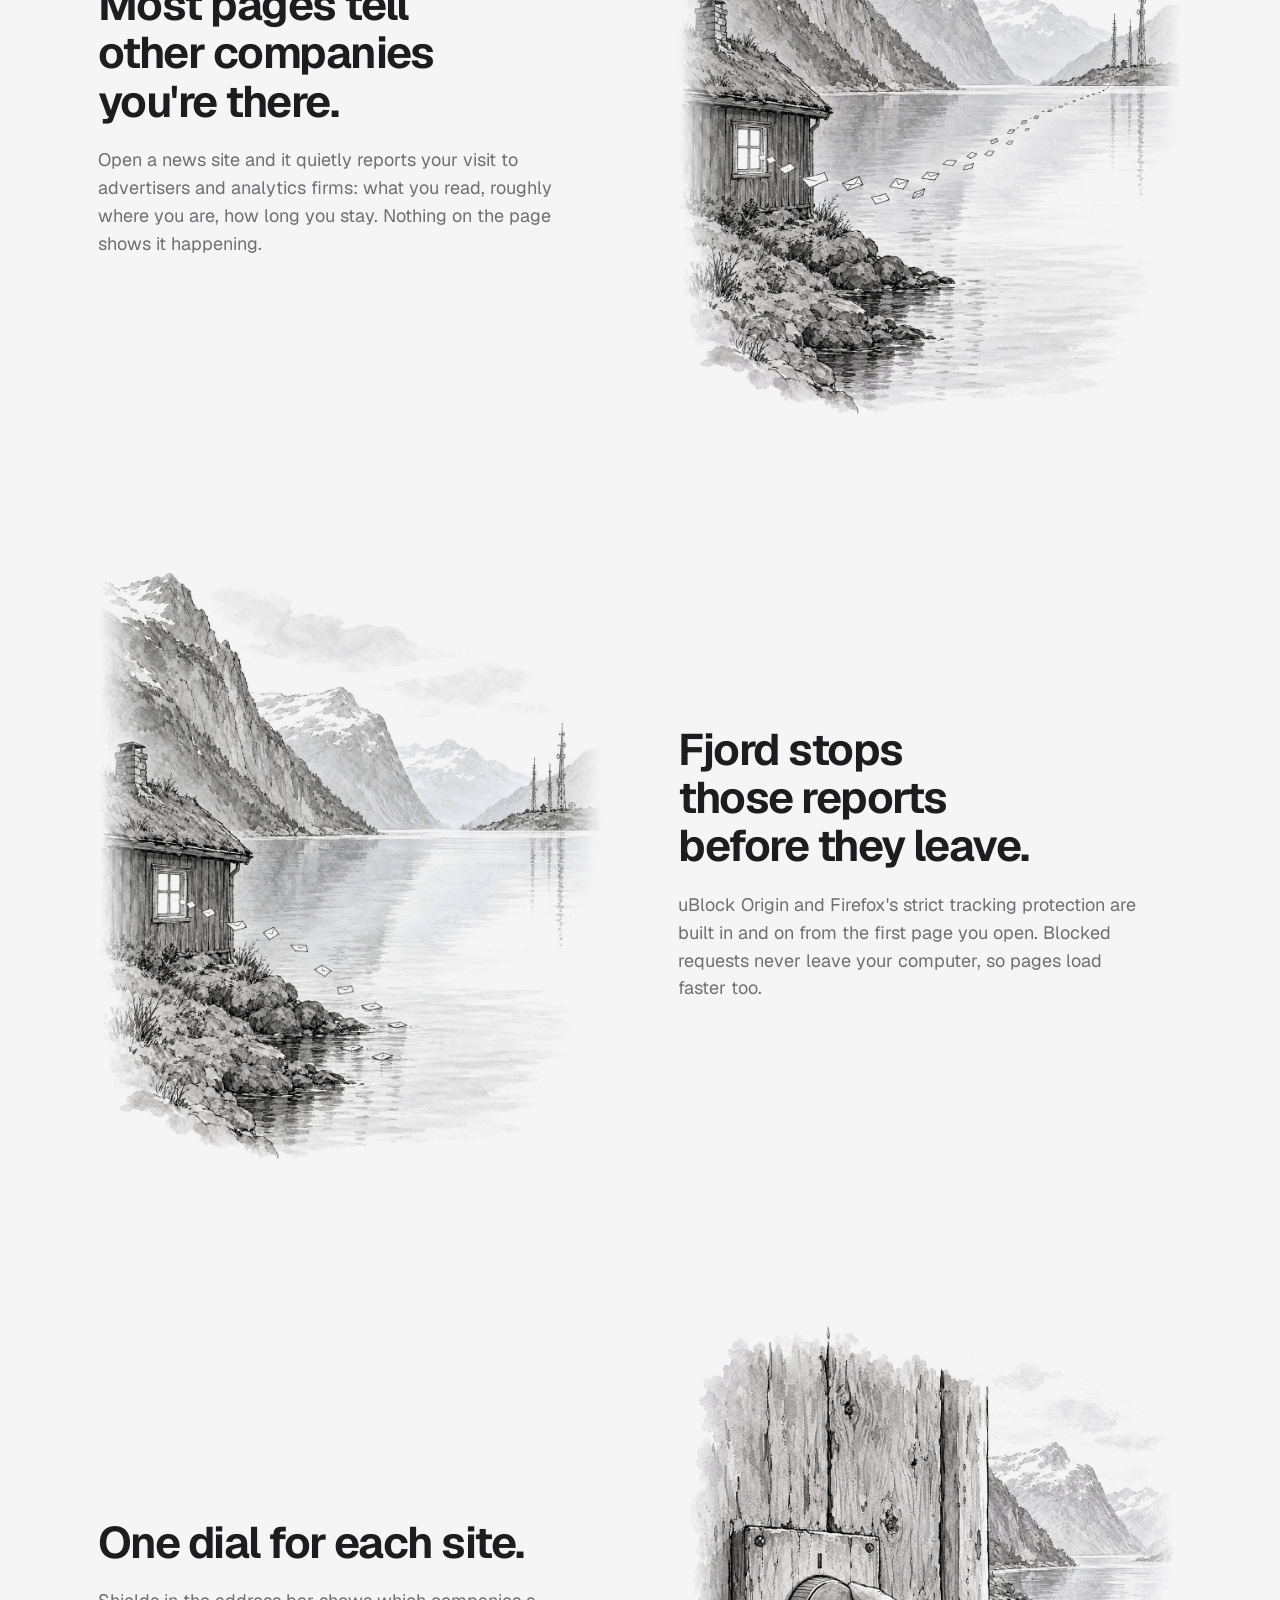
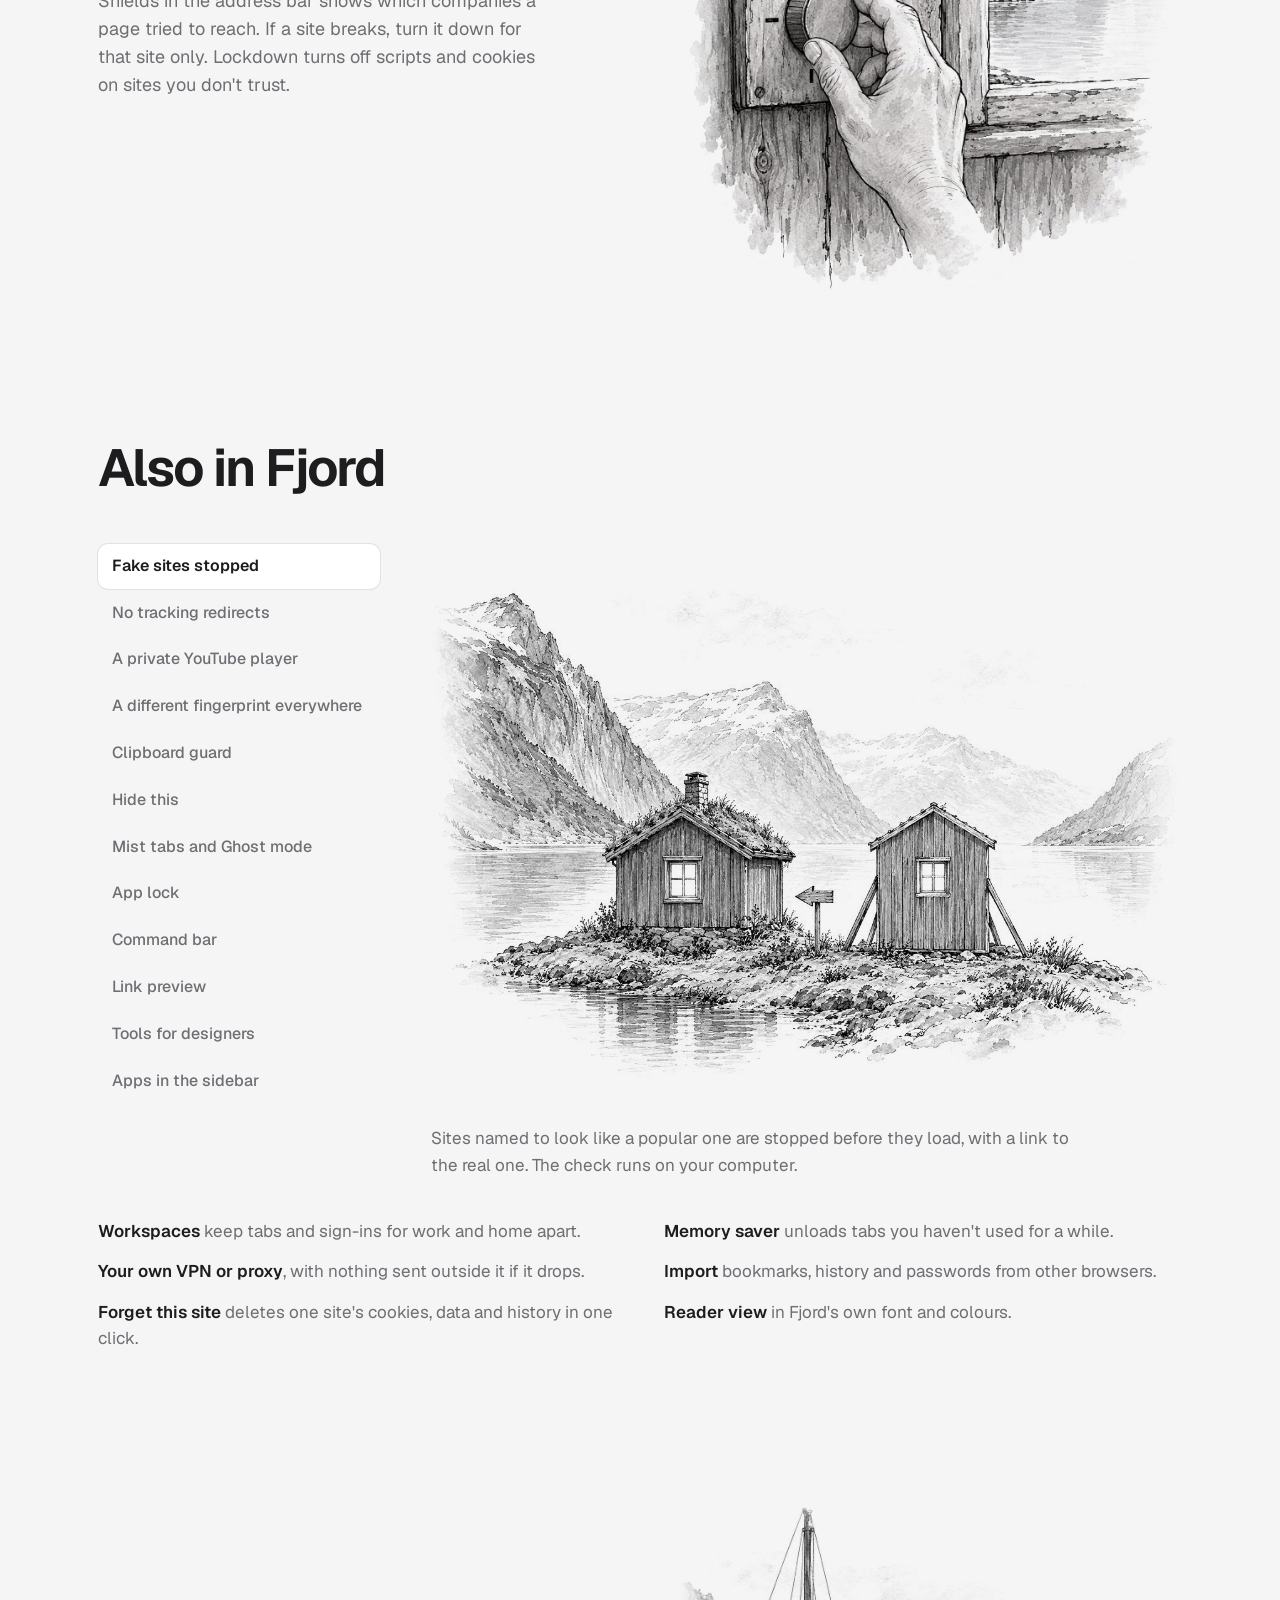
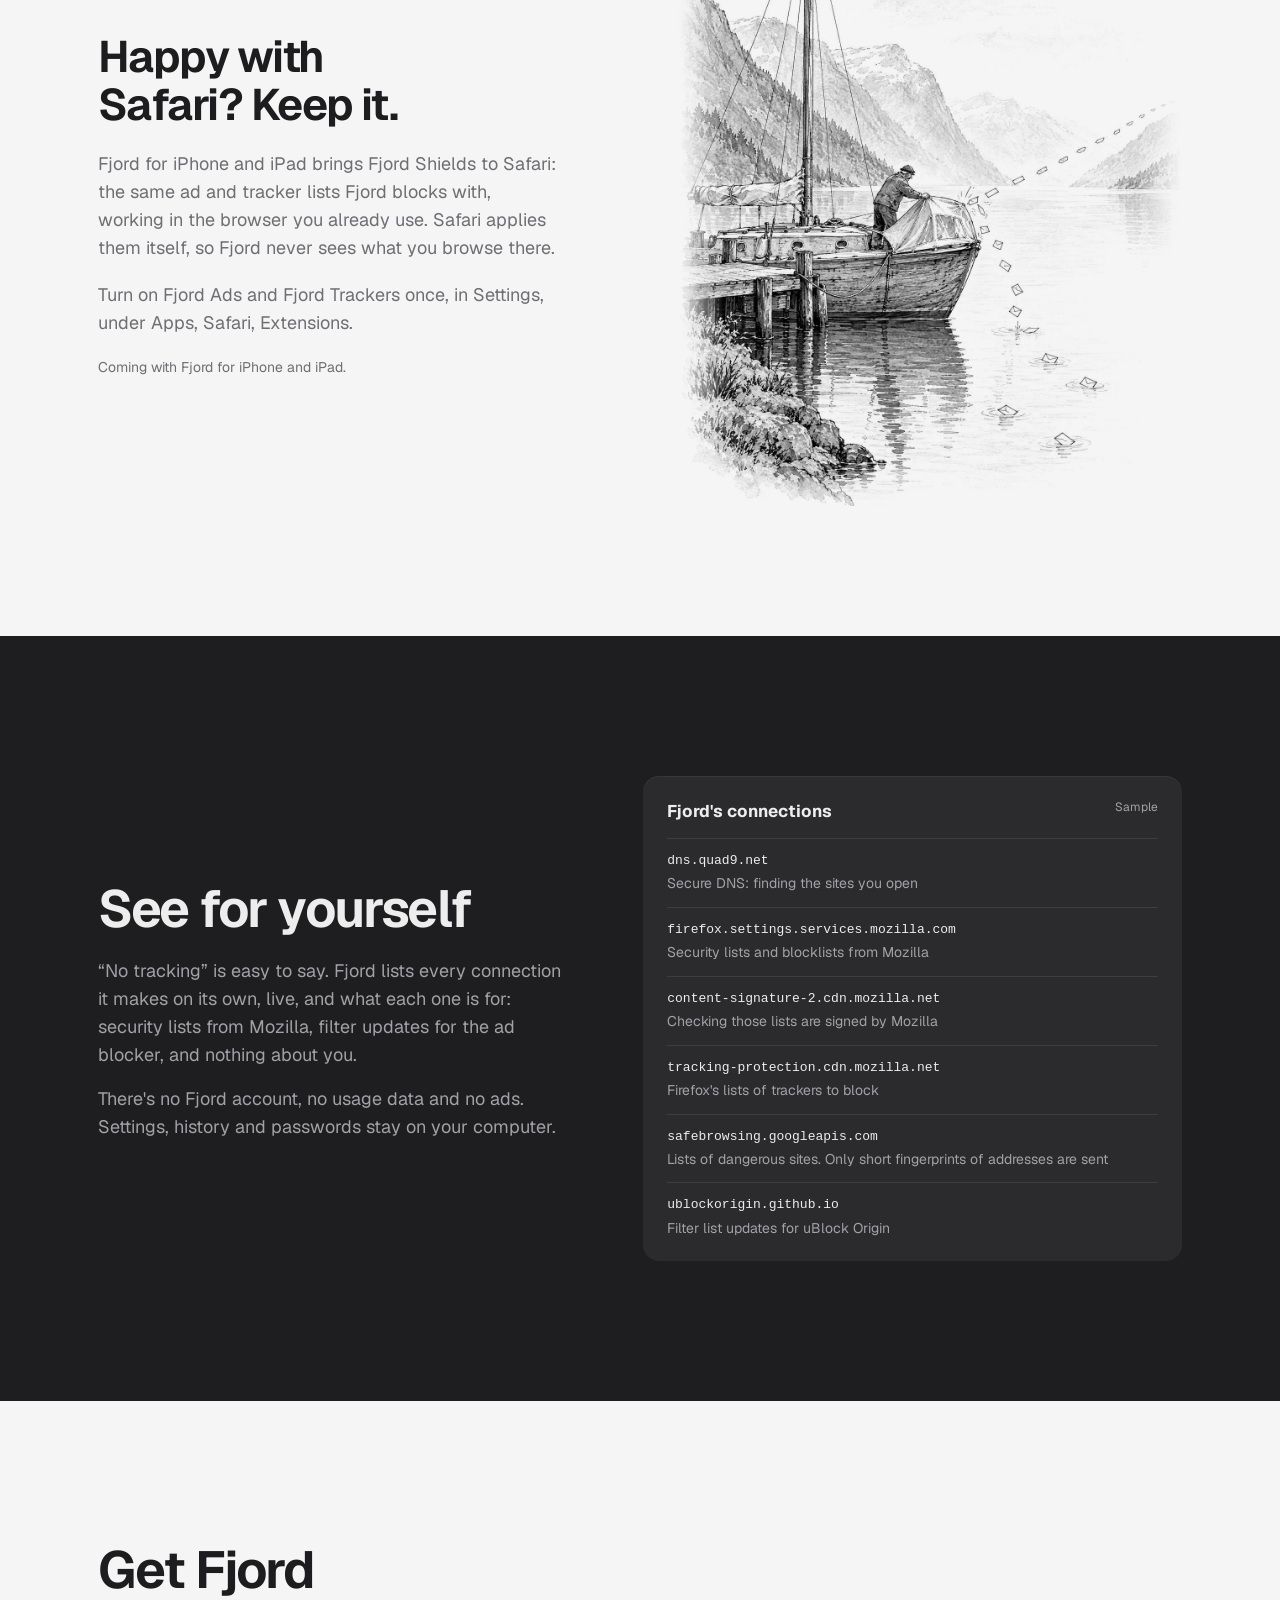
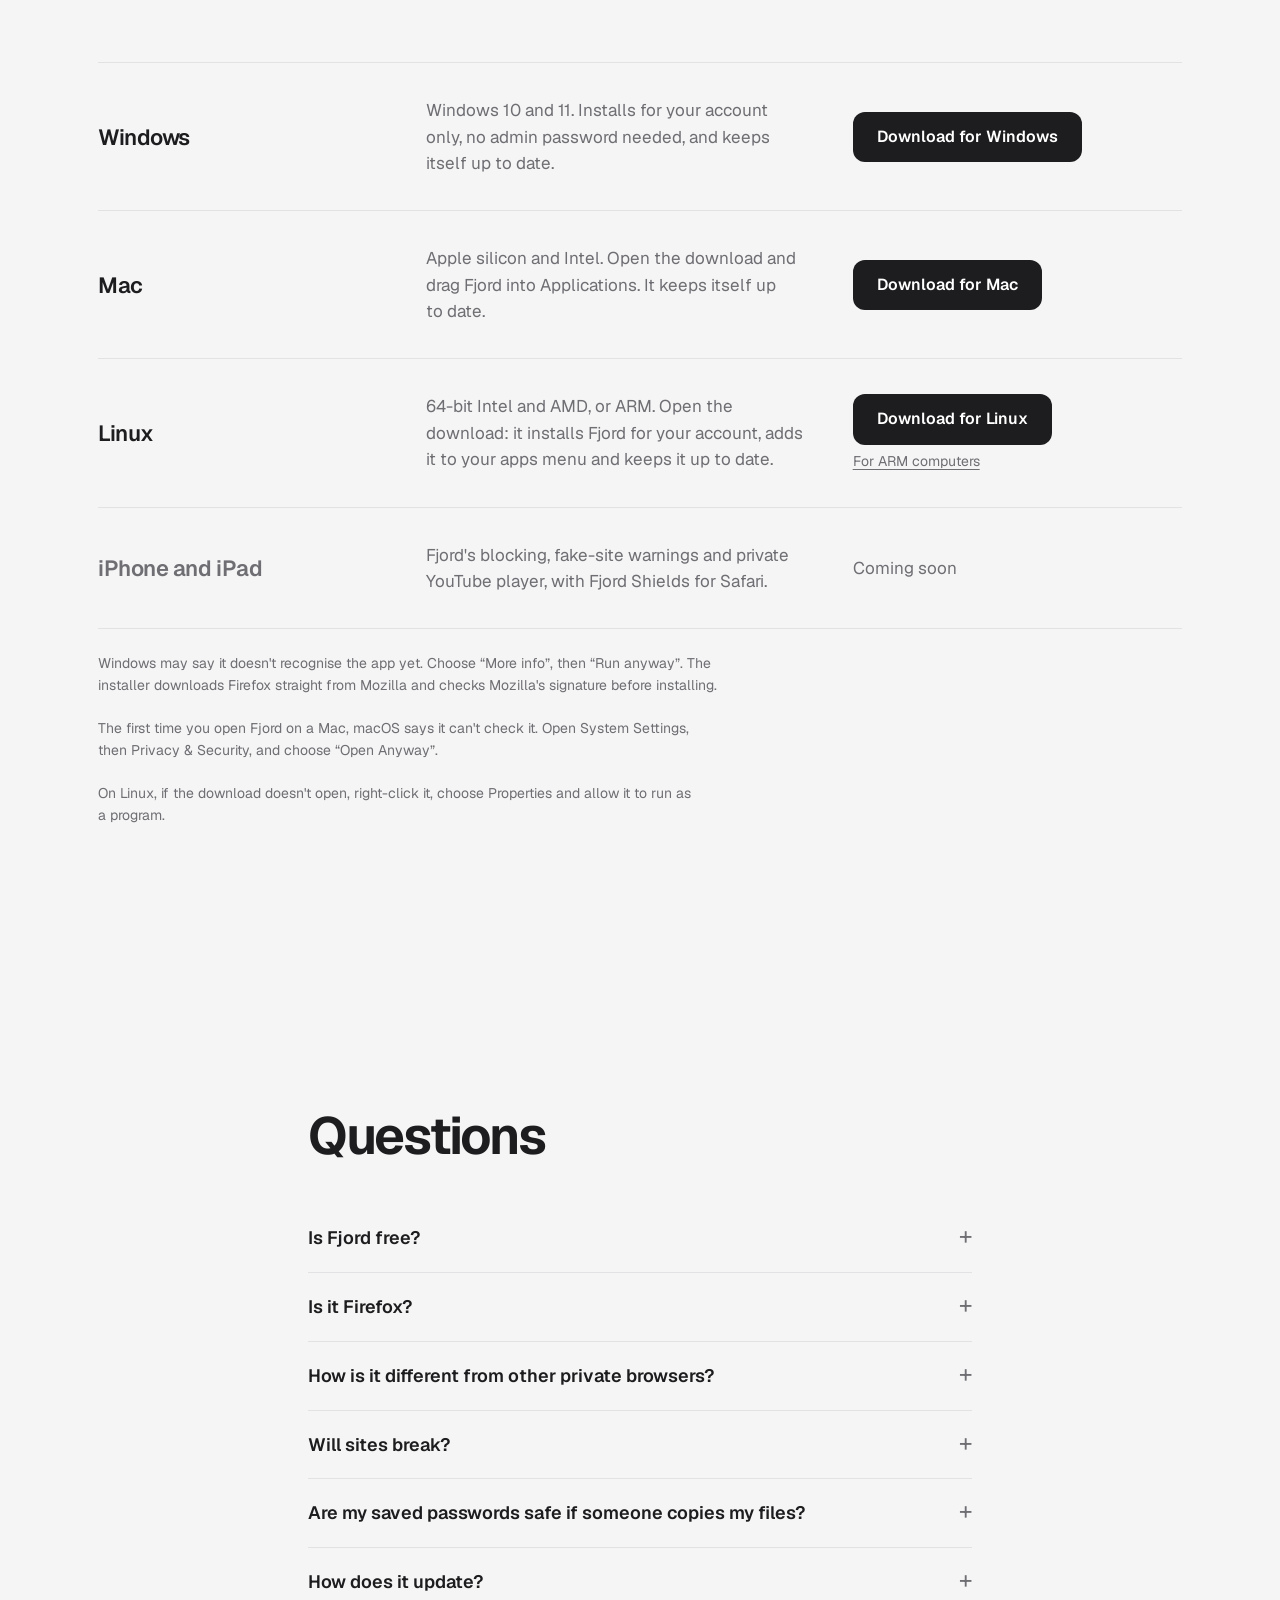
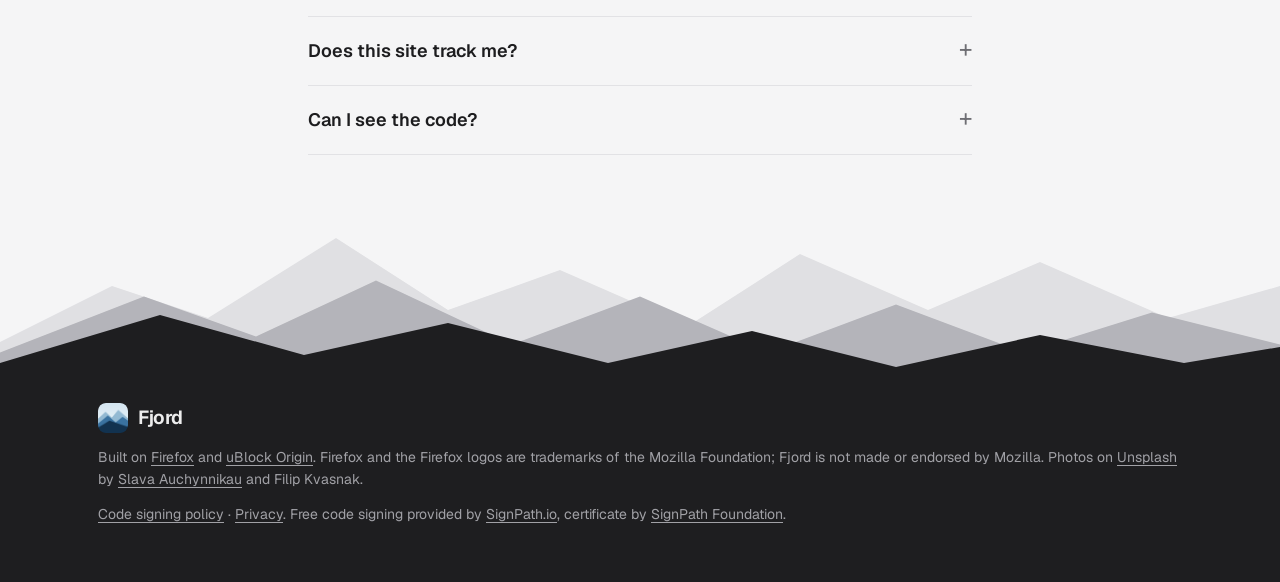
==== commit a36db357: "Website: Safari section and iPhone in Get Fjord "Happy with Safari? Keep it.": Fjord Shields for Saf" ====
--- a/docs/index.html
+++ b/docs/index.html
@@ -160,6 +160,19 @@
     </ul>
   </section>
 
+  <!-- Safari: Fjord's blocking in the browser people already use, from Fjord for iPhone and iPad (not out yet) -->
+  <section id="safari" class="story safari">
+    <article class="chapter">
+      <div class="chapter-text">
+        <h2>Happy with Safari? Keep it.</h2>
+        <p>Fjord for iPhone and iPad brings Fjord Shields to Safari: the same ad and tracker lists Fjord blocks with, working in the browser you already use. Safari applies them itself, so Fjord never sees what you browse there.</p>
+        <p>Turn on Fjord Ads and Fjord Trackers once, in Settings, under Apps, Safari, Extensions.</p>
+        <p class="muted small">Coming with Fjord for iPhone and iPad.</p>
+      </div>
+      <figure class="art"><img src="assets/art/safari.jpg" alt="An old wooden sailboat at a jetty, its owner fitting a new canvas hood over the bow while paper envelopes bounce off it into the water" width="1200" height="1500" loading="lazy"></figure>
+    </article>
+  </section>
+
   <section id="privacy" class="section-dark">
     <div class="split">
       <div>
@@ -199,6 +212,11 @@
         <p>64-bit Intel and AMD, or ARM. Open the download: it installs Fjord for your account, adds it to your apps menu and keeps it up to date.</p>
         <div class="spec"><a class="btn" href="https://github.com/Elias-Mathisen/fjord/releases/latest/download/Fjord-x86_64.AppImage">Download for Linux</a>
           <a class="muted small" href="https://github.com/Elias-Mathisen/fjord/releases/latest/download/Fjord-aarch64.AppImage">For ARM computers</a></div>
+      </div>
+      <div class="row soon">
+        <h3>iPhone and iPad</h3>
+        <p>Fjord's blocking, fake-site warnings and private YouTube player, with Fjord Shields for Safari.</p>
+        <div class="spec"><span class="muted">Coming soon</span></div>
       </div>
     </div>
     <p class="muted small note">Windows may say it doesn't recognise the app yet. Choose “More info”, then “Run anyway”. The installer downloads Firefox straight from Mozilla and checks Mozilla's signature before installing.<br><br>The first time you open Fjord on a Mac, macOS says it can't check it. Open System Settings, then Privacy &amp; Security, and choose “Open Anyway”.<br><br>On Linux, if the download doesn't open, right-click it, choose Properties and allow it to run as a program.</p>
--- a/docs/style.css
+++ b/docs/style.css
@@ -66,6 +66,8 @@
 /* Shields story: three chapters, text beside an illustration, alternating sides */
 .story { display: grid; gap: clamp(64px, 9vw, 120px); padding: clamp(80px, 11vw, 140px) var(--gutter) clamp(64px, 9vw, 120px); max-width: 1180px; margin: 0 auto; }
 .story + .section { padding-top: 0; }
+.section + .safari { padding-top: 0; } /* the Safari chapter right after Also in Fjord */
+.chapter-text > p.small { font-size: 14px; }
 .chapter { display: grid; grid-template-columns: minmax(0, 1fr) minmax(0, 1fr); gap: clamp(32px, 6vw, 96px); align-items: center; }
 .chapter:nth-child(even) .chapter-text { order: 2; }
 .chapter-text { display: grid; gap: 20px; max-width: 460px; }
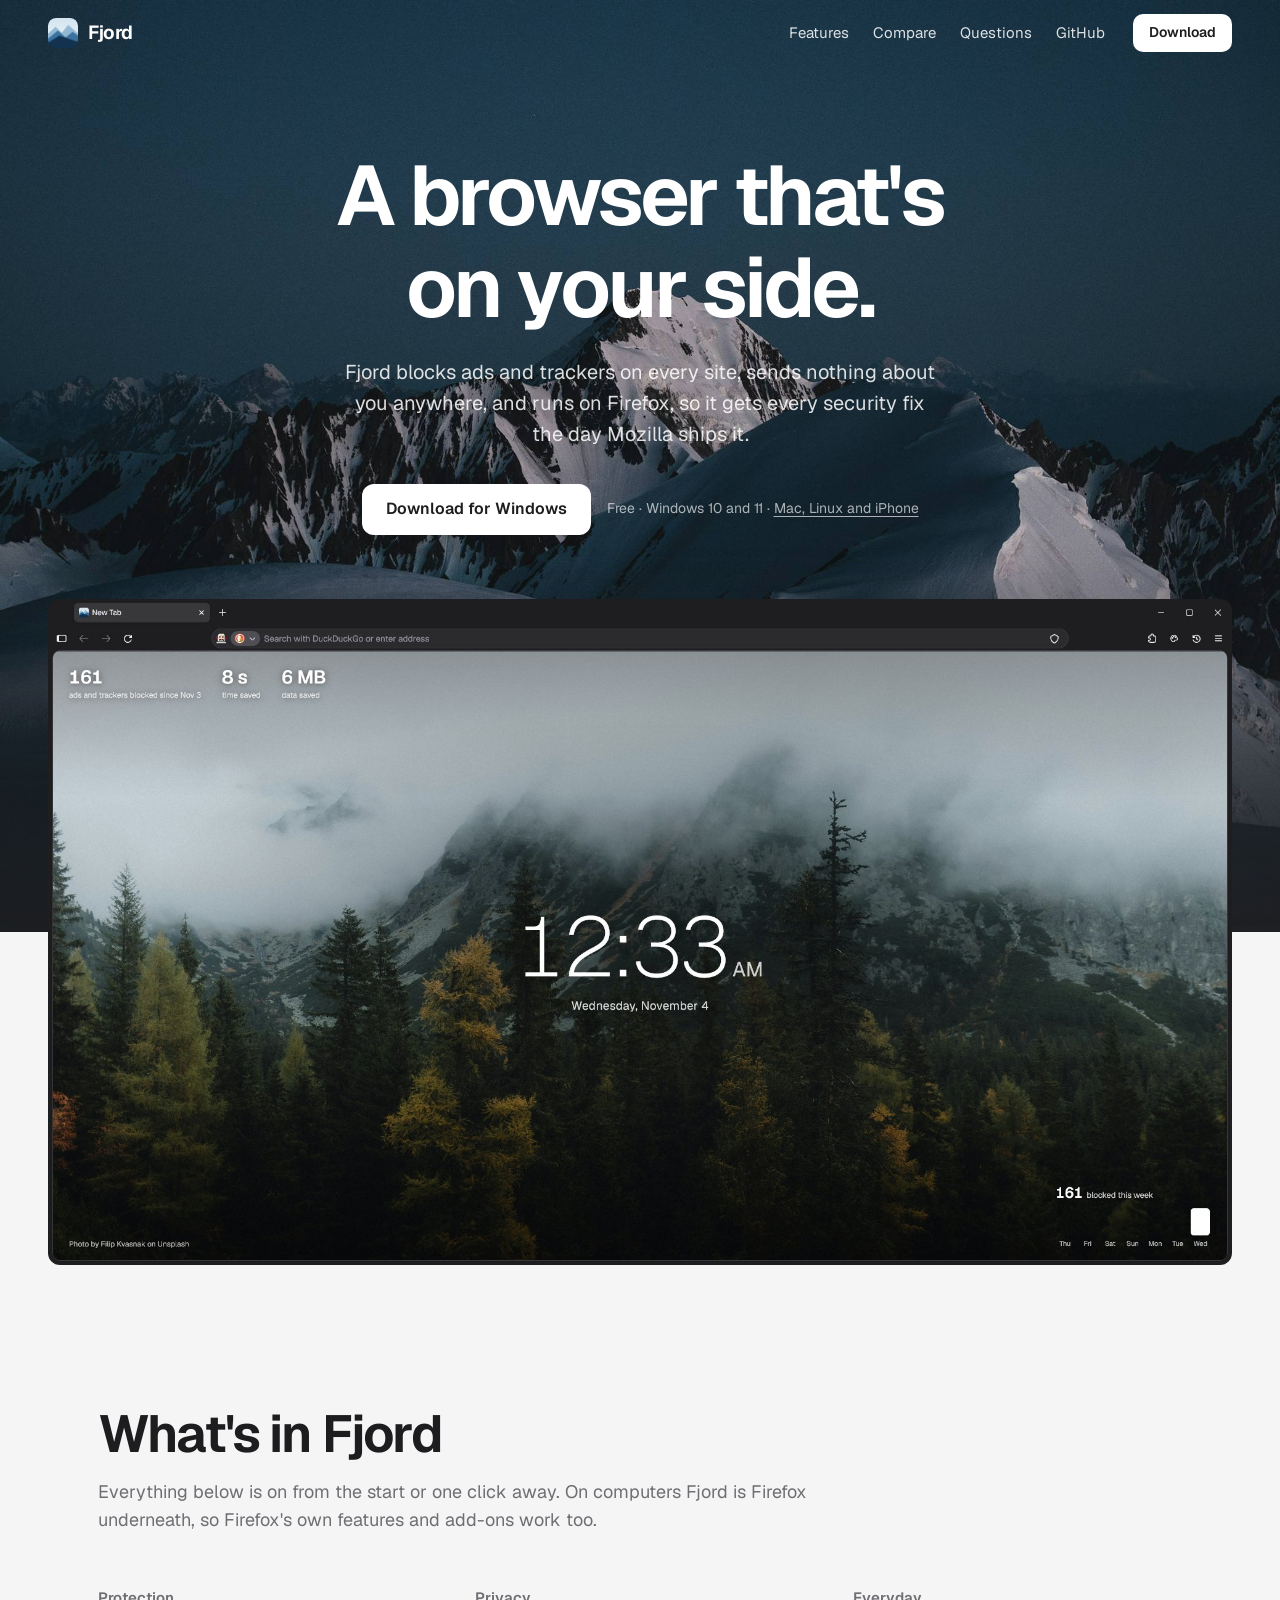
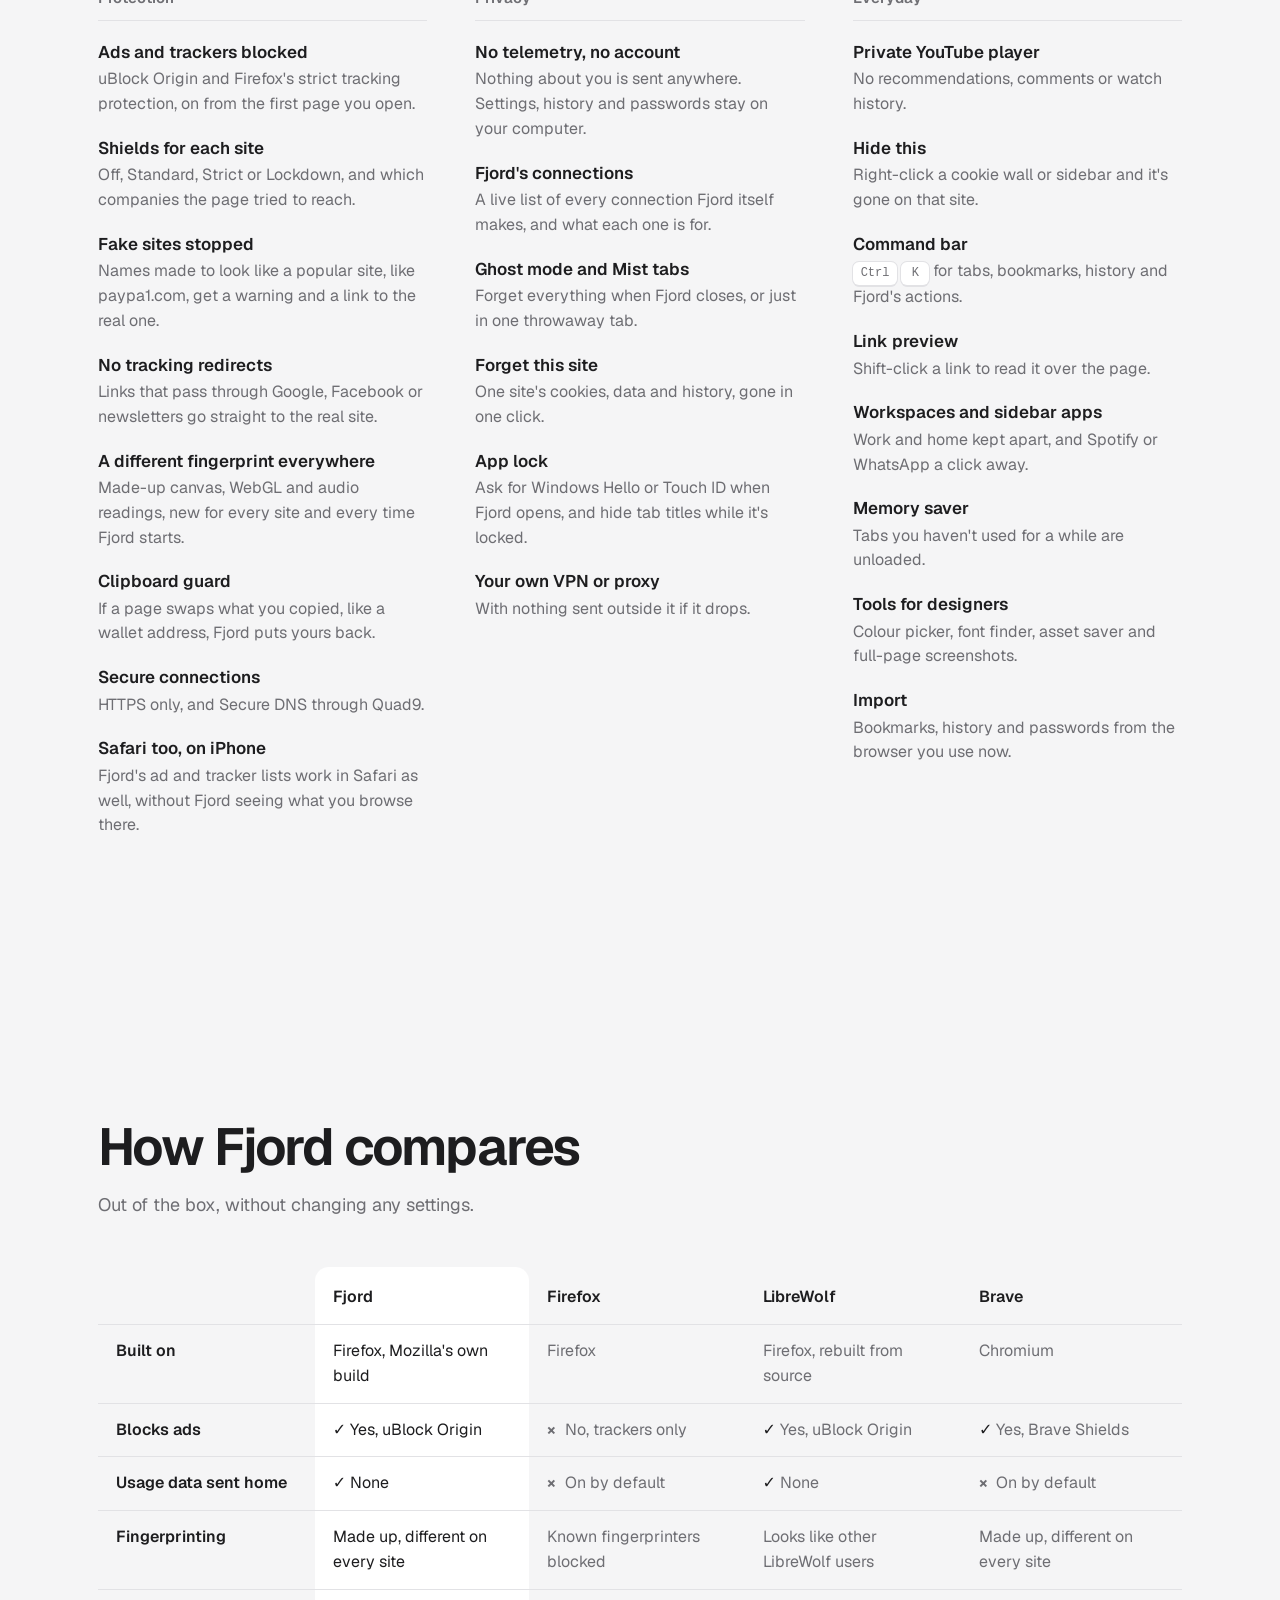
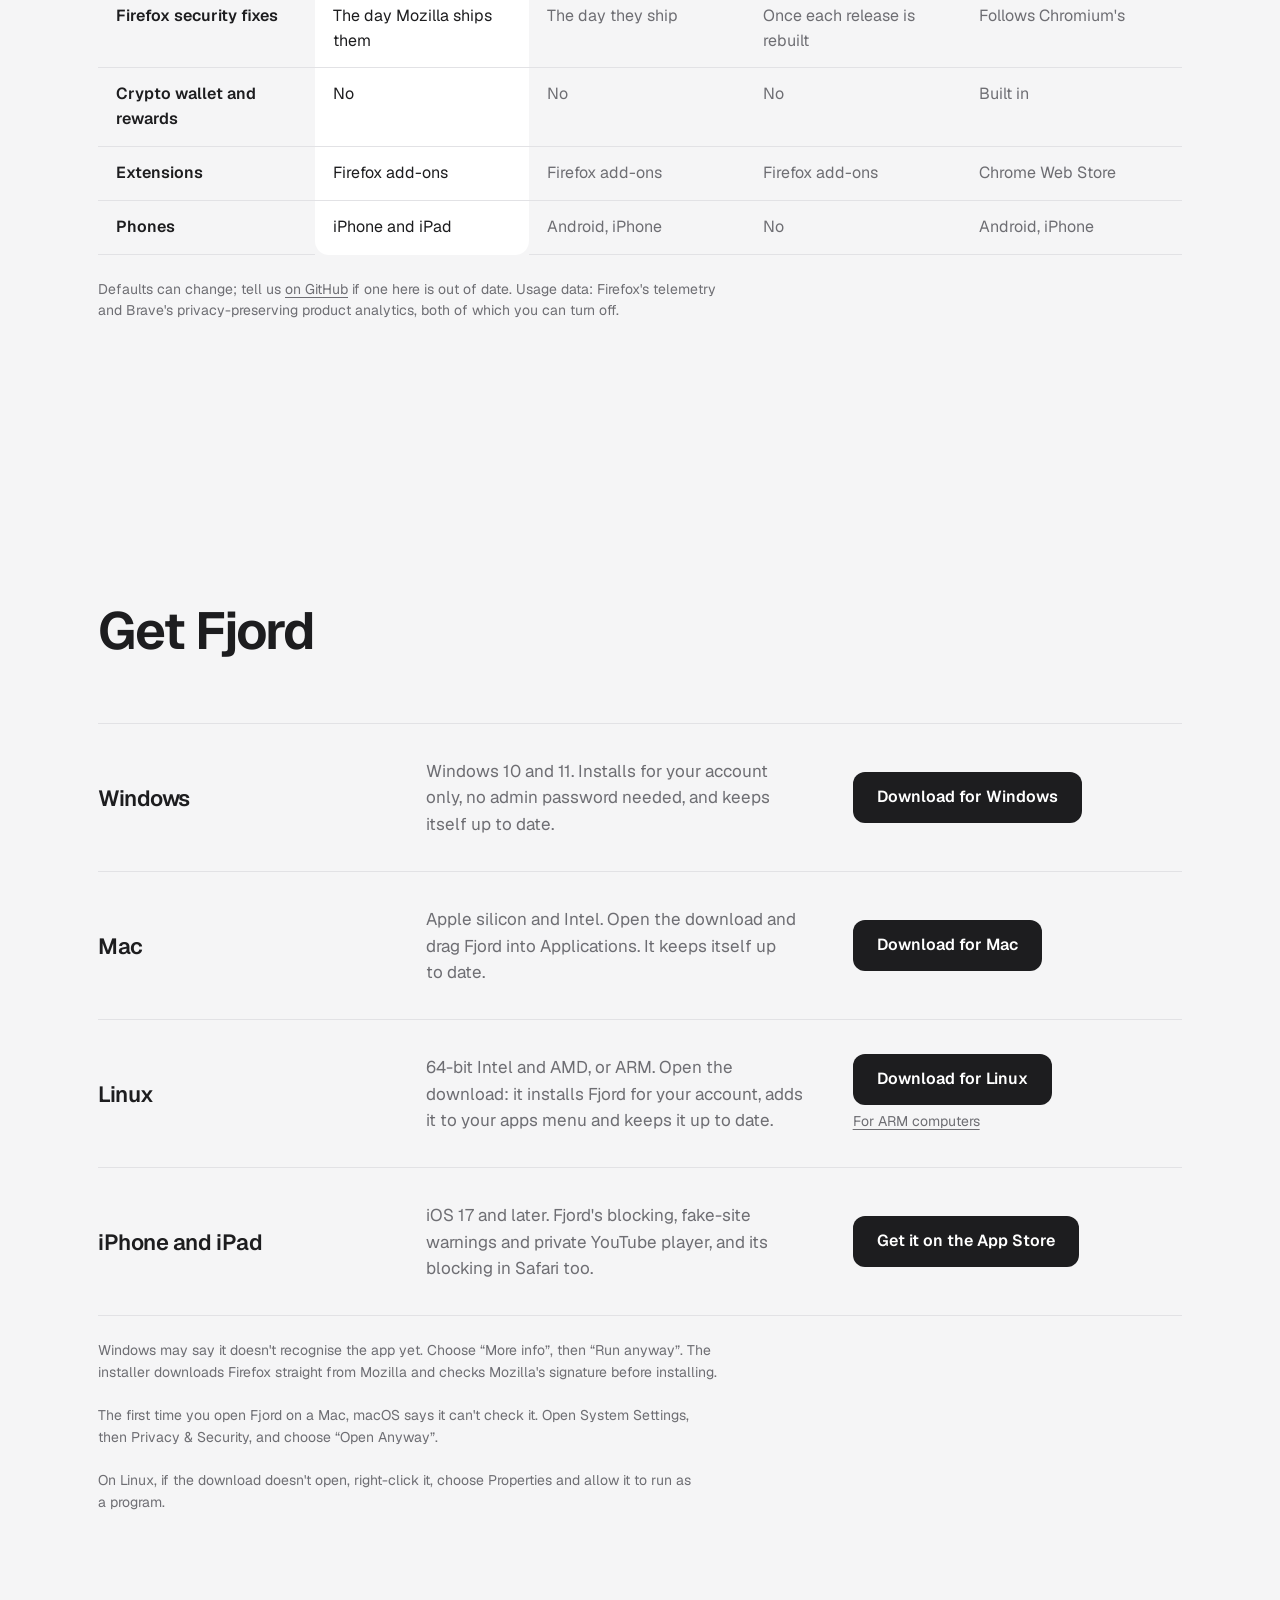
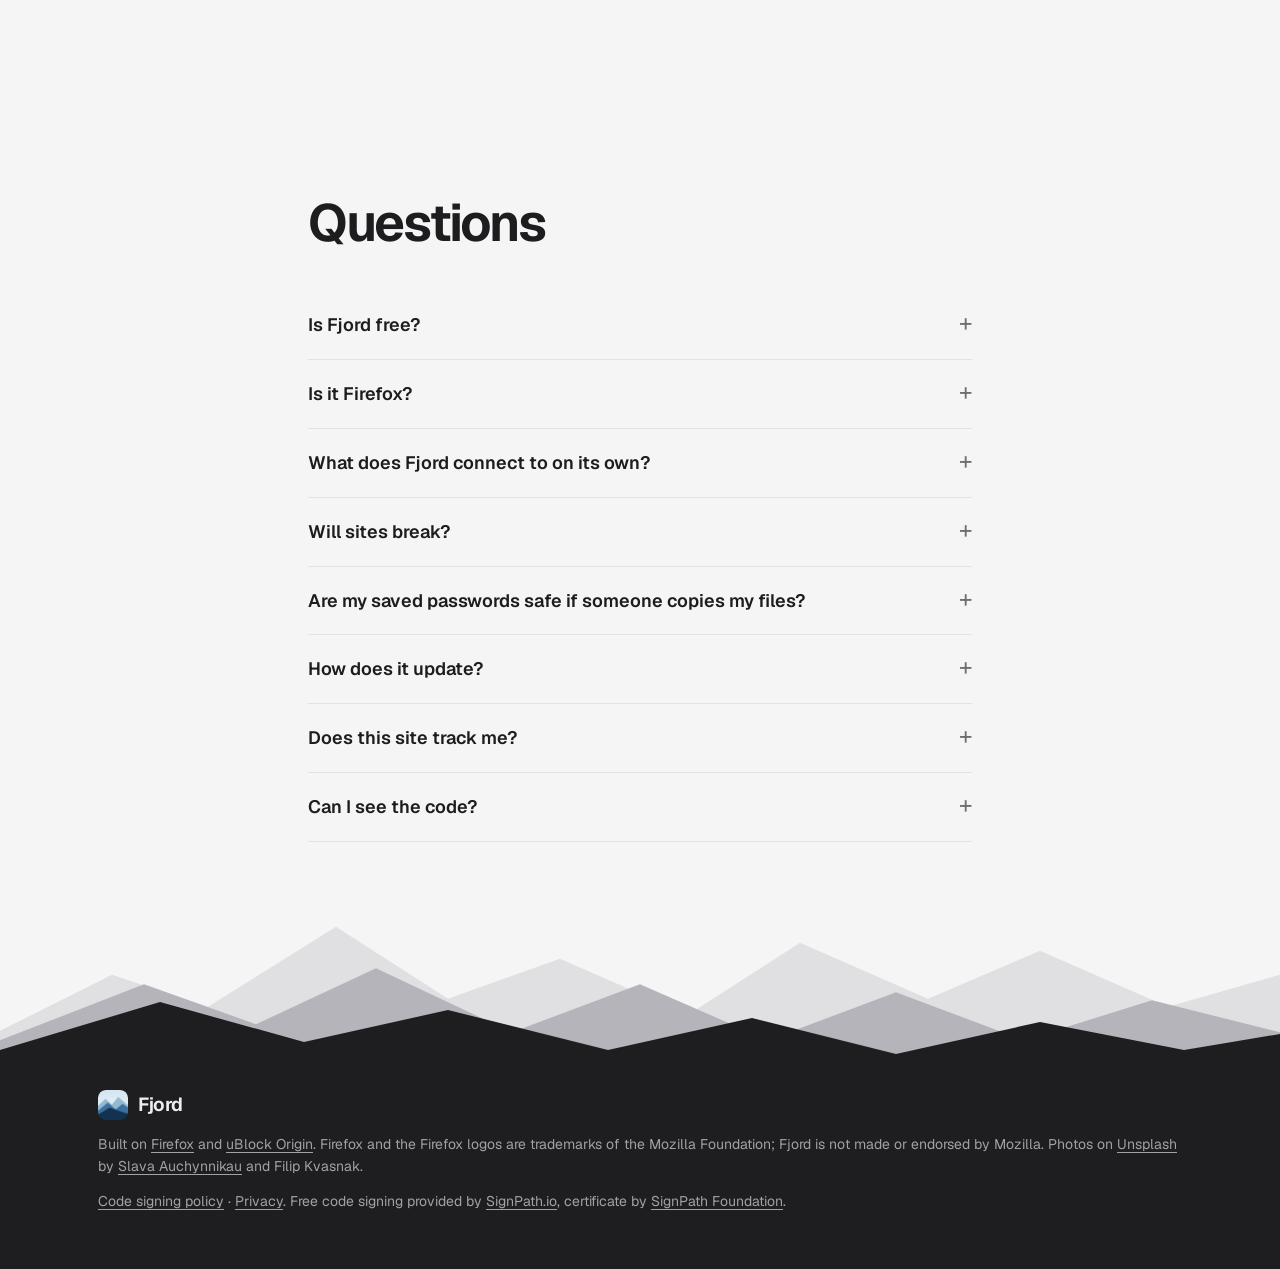
==== commit 4448e640: "Website: less, plainer, with a comparison Below the hero, the page is now a plain feature list (a li" ====
--- a/docs/index.html
+++ b/docs/index.html
@@ -4,12 +4,12 @@
 <meta charset="utf-8">
 <meta name="viewport" content="width=device-width, initial-scale=1">
 <title>Fjord · The private browser built on Firefox</title>
-<meta name="description" content="Fjord blocks ads and trackers on every site, sends nothing about you anywhere, and runs on Firefox. Free for Windows, Mac and Linux.">
+<meta name="description" content="Fjord blocks ads and trackers on every site, sends nothing about you anywhere, and runs on Firefox. Free for Windows, Mac, Linux and iPhone.">
 <meta property="og:title" content="Fjord · The private browser built on Firefox">
 <meta property="og:description" content="Ads and trackers blocked from the first page you open. No telemetry. Free.">
 <meta property="og:image" content="assets/newtab.jpg">
 <link rel="icon" href="assets/logo.png">
-<link rel="stylesheet" href="style.css">
+<link rel="stylesheet" href="style.css?v=3">
 <script>document.documentElement.classList.add("js")</script>
 </head>
 <body>
@@ -17,9 +17,8 @@
 <header class="nav">
   <a class="brand" href="#top"><img src="assets/logo.png" alt=""> Fjord</a>
   <nav aria-label="Main">
-    <a href="#shields">Shields</a>
     <a href="#features">Features</a>
-    <a href="#privacy">Privacy</a>
+    <a href="#compare">Compare</a>
     <a href="#faq">Questions</a>
     <a href="https://github.com/Elias-Mathisen/fjord">GitHub</a>
   </nav>
@@ -34,7 +33,7 @@
       <p>Fjord blocks ads and trackers on every site, sends nothing about you anywhere, and runs on Firefox, so it gets every security fix the day Mozilla ships it.</p>
       <div class="hero-actions">
         <a class="btn" href="https://github.com/Elias-Mathisen/fjord/releases/latest/download/FjordSetup.exe">Download for Windows</a>
-        <span class="muted">Free · Windows 10 and 11 · <a href="#download">Mac and Linux</a></span>
+        <span class="muted">Free · Windows 10 and 11 · <a href="#download">Mac, Linux and iPhone</a></span>
       </div>
     </div>
     <figure class="hero-shot">
@@ -42,156 +41,73 @@
     </figure>
   </section>
 
-  <!-- How Shields works, in three chapters: text on one side, an illustration on the other -->
-  <section id="shields" class="story">
-    <article class="chapter">
-      <div class="chapter-text">
-        <h2>Most pages tell other companies you're there.</h2>
-        <p>Open a news site and it quietly reports your visit to advertisers and analytics firms: what you read, roughly where you are, how long you stay. Nothing on the page shows it happening.</p>
+  <!-- What's in Fjord: every feature in a line, in three groups, no pictures -->
+  <section id="features" class="section">
+    <h2>What's in Fjord</h2>
+    <p class="lead">Everything below is on from the start or one click away. On computers Fjord is Firefox underneath, so Firefox's own features and add-ons work too.</p>
+    <div class="features">
+      <div>
+        <h3>Protection</h3>
+        <dl>
+          <dt>Ads and trackers blocked</dt><dd>uBlock Origin and Firefox's strict tracking protection, on from the first page you open.</dd>
+          <dt>Shields for each site</dt><dd>Off, Standard, Strict or Lockdown, and which companies the page tried to reach.</dd>
+          <dt>Fake sites stopped</dt><dd>Names made to look like a popular site, like paypa1.com, get a warning and a link to the real one.</dd>
+          <dt>No tracking redirects</dt><dd>Links that pass through Google, Facebook or newsletters go straight to the real site.</dd>
+          <dt>A different fingerprint everywhere</dt><dd>Made-up canvas, WebGL and audio readings, new for every site and every time Fjord starts.</dd>
+          <dt>Clipboard guard</dt><dd>If a page swaps what you copied, like a wallet address, Fjord puts yours back.</dd>
+          <dt>Secure connections</dt><dd>HTTPS only, and Secure DNS through Quad9.</dd>
+          <dt>Safari too, on iPhone</dt><dd>Fjord's ad and tracker lists work in Safari as well, without Fjord seeing what you browse there.</dd>
+        </dl>
       </div>
-      <figure class="art"><img src="assets/art/reports.jpg" alt="A cabin by a fjord, with a trail of paper envelopes flying from its window to radio masts across the water" width="1200" height="1500" loading="lazy"></figure>
-    </article>
-    <article class="chapter">
-      <div class="chapter-text">
-        <h2>Fjord stops those reports before they leave.</h2>
-        <p>uBlock Origin and Firefox's strict tracking protection are built in and on from the first page you open. Blocked requests never leave your computer, so pages load faster too.</p>
+      <div>
+        <h3>Privacy</h3>
+        <dl>
+          <dt>No telemetry, no account</dt><dd>Nothing about you is sent anywhere. Settings, history and passwords stay on your computer.</dd>
+          <dt>Fjord's connections</dt><dd>A live list of every connection Fjord itself makes, and what each one is for.</dd>
+          <dt>Ghost mode and Mist tabs</dt><dd>Forget everything when Fjord closes, or just in one throwaway tab.</dd>
+          <dt>Forget this site</dt><dd>One site's cookies, data and history, gone in one click.</dd>
+          <dt>App lock</dt><dd>Ask for Windows Hello or Touch ID when Fjord opens, and hide tab titles while it's locked.</dd>
+          <dt>Your own VPN or proxy</dt><dd>With nothing sent outside it if it drops.</dd>
+        </dl>
       </div>
-      <figure class="art"><img src="assets/art/stopped.jpg" alt="The same cabin, with the envelopes falling harmlessly into the water before they reach the far shore" width="1200" height="1500" loading="lazy"></figure>
-    </article>
-    <article class="chapter">
-      <div class="chapter-text">
-        <h2>One dial for each site.</h2>
-        <p>Shields in the address bar shows which companies a page tried to reach. If a site breaks, turn it down for that site only. Lockdown turns off scripts and cookies on sites you don't trust.</p>
-      </div>
-      <figure class="art"><img src="assets/art/dial.jpg" alt="A hand turning a large dial with four settings" width="1200" height="1500" loading="lazy"></figure>
-    </article>
-  </section>
-  <!-- Also in Fjord: pick a feature on the left and its illustration and description show on the right (main.js) -->
-  <section id="features" class="section">
-    <h2>Also in Fjord</h2>
-
-    <div class="explorer">
-      <div class="picker" role="tablist" aria-label="Features" aria-orientation="vertical">
-        <button role="tab" id="t-fake" aria-controls="p-fake" aria-selected="true">Fake sites stopped</button>
-        <button role="tab" id="t-redirect" aria-controls="p-redirect" aria-selected="false" tabindex="-1">No tracking redirects</button>
-        <button role="tab" id="t-youtube" aria-controls="p-youtube" aria-selected="false" tabindex="-1">A private YouTube player</button>
-        <button role="tab" id="t-print" aria-controls="p-print" aria-selected="false" tabindex="-1">A different fingerprint everywhere</button>
-        <button role="tab" id="t-clip" aria-controls="p-clip" aria-selected="false" tabindex="-1">Clipboard guard</button>
-        <button role="tab" id="t-hide" aria-controls="p-hide" aria-selected="false" tabindex="-1">Hide this</button>
-        <button role="tab" id="t-mist" aria-controls="p-mist" aria-selected="false" tabindex="-1">Mist tabs and Ghost mode</button>
-        <button role="tab" id="t-lock" aria-controls="p-lock" aria-selected="false" tabindex="-1">App lock</button>
-        <button role="tab" id="t-cmd" aria-controls="p-cmd" aria-selected="false" tabindex="-1">Command bar</button>
-        <button role="tab" id="t-glance" aria-controls="p-glance" aria-selected="false" tabindex="-1">Link preview</button>
-        <button role="tab" id="t-design" aria-controls="p-design" aria-selected="false" tabindex="-1">Tools for designers</button>
-        <button role="tab" id="t-apps" aria-controls="p-apps" aria-selected="false" tabindex="-1">Apps in the sidebar</button>
-      </div>
-
-      <div class="stage">
-        <!-- Each panel: an illustration, and what the feature does under it -->
-        <div class="panel" role="tabpanel" id="p-fake" aria-labelledby="t-fake">
-          <figure class="feat-art"><img src="assets/art/f-fake.jpg" alt="Two cabins on a fjord shore. One is only a painted front propped up with beams, and a signpost points to the real one" width="1200" height="900"></figure>
-          <p>Sites named to look like a popular one are stopped before they load, with a link to the real one. The check runs on your computer.</p>
-        </div>
-
-        <div class="panel" role="tabpanel" id="p-redirect" aria-labelledby="t-redirect">
-          <figure class="feat-art"><img src="assets/art/f-redirect.jpg" alt="A rowing boat crossing a fjord straight from one jetty to another, ignoring a long detour past a lighthouse toll" width="1200" height="900" loading="lazy"></figure>
-          <p>Links that pass through Google, Facebook or a newsletter's click counter go straight to the real site, so the middleman never hears about it.</p>
-        </div>
-
-        <div class="panel" role="tabpanel" id="p-youtube" aria-labelledby="t-youtube">
-          <figure class="feat-art"><img src="assets/art/f-youtube.jpg" alt="A film projector in a cabin showing a mountain on a sheet, with the curtains drawn" width="1200" height="900" loading="lazy"></figure>
-          <p>Videos play on their own in YouTube's privacy-enhanced player: no recommendations, no comments, and nothing goes into your YouTube history.</p>
-        </div>
-
-        <div class="panel" role="tabpanel" id="p-print" aria-labelledby="t-print">
-          <figure class="feat-art"><img src="assets/art/f-print.jpg" alt="A row of carved wooden masks on hooks by a cabin door, each one a little different" width="1200" height="900" loading="lazy"></figure>
-          <p>Sites can recognise you by how your computer draws a picture or plays a sound. Fjord adds tiny made-up differences, new for every site and every time you start it.</p>
-        </div>
-
-        <div class="panel" role="tabpanel" id="p-clip" aria-labelledby="t-clip">
-          <figure class="feat-art"><img src="assets/art/f-clip.jpg" alt="A magpie tries to swap a key on a windowsill, and a hand puts the right key back" width="1200" height="900" loading="lazy"></figure>
-          <p>Some pages swap what you copy, so a wallet address or bank number you paste isn't the one you picked. Fjord notices and puts yours back.</p>
-        </div>
-
-        <div class="panel" role="tabpanel" id="p-hide" aria-labelledby="t-hide">
-          <figure class="feat-art"><img src="assets/art/f-hide.jpg" alt="A hand peels a paper notice off a cabin window, uncovering the view of the fjord" width="1200" height="900" loading="lazy"></figure>
-          <p>Right-click a cookie wall, a newsletter box or a sidebar you never read, and it's gone on that site from then on. Shields shows it again if you change your mind.</p>
-        </div>
-
-        <div class="panel" role="tabpanel" id="p-mist" aria-labelledby="t-mist">
-          <figure class="feat-art"><img src="assets/art/f-mist.jpg" alt="A rowing boat gliding into thick mist on a still fjord, leaving no wake" width="1200" height="900" loading="lazy"></figure>
-          <p>A Mist tab has its own cookies and forgets everything when you close it. Ghost mode does the same for all of Fjord, with exceptions for the sites you choose.</p>
-        </div>
-
-        <div class="panel" role="tabpanel" id="p-lock" aria-labelledby="t-lock">
-          <figure class="feat-art"><img src="assets/art/f-lock.jpg" alt="A hand with a key at a heavy padlock on a cabin door" width="1200" height="900" loading="lazy"></figure>
-          <p>On a shared computer, Fjord can ask for Windows Hello or Touch ID when it opens or after you've been away, and hides tab titles while it's locked.</p>
-        </div>
-
-        <div class="panel" role="tabpanel" id="p-cmd" aria-labelledby="t-cmd">
-          <figure class="feat-art"><img src="assets/art/f-cmd.jpg" alt="A hand holding an open compass over a map of a fjord" width="1200" height="900" loading="lazy"></figure>
-          <p>One box for your open tabs, bookmarks, history and everything Fjord does. Press <span class="keys-inline"><kbd>Ctrl</kbd> <kbd>K</kbd></span>, or <span class="keys-inline"><kbd>⌘</kbd> <kbd>K</kbd></span> on a Mac, and type “lockdown”, “mist” or the name of a tab.</p>
-        </div>
-
-        <div class="panel" role="tabpanel" id="p-glance" aria-labelledby="t-glance">
-          <figure class="feat-art"><img src="assets/art/f-glance.jpg" alt="Someone on a cabin porch looking at a distant cabin through a spyglass, with the close-up view shown in a circle" width="1200" height="900" loading="lazy"></figure>
-          <p>Shift-click a link and it opens in a window over the page, so you can read it without losing your place. Keep it as a tab, or press Esc.</p>
-        </div>
-
-        <div class="panel" role="tabpanel" id="p-design" aria-labelledby="t-design">
-          <figure class="feat-art"><img src="assets/art/f-design.jpg" alt="A drawing desk by a window with brushes, ink pots, grey swatches and an eyedropper" width="1200" height="900" loading="lazy"></figure>
-          <p>Pick a colour from any page, see which font something uses, save every image, SVG and font on a page, or screenshot the whole page at once.</p>
-        </div>
-
-        <div class="panel" role="tabpanel" id="p-apps" aria-labelledby="t-apps">
-          <figure class="feat-art"><img src="assets/art/f-apps.jpg" alt="A reading chair by a window, with a radio, a telephone and letters on a shelf within reach" width="1200" height="900" loading="lazy"></figure>
-          <p>Spotify, WhatsApp, Discord or any site you like, one click away and signed in, next to whatever you're reading.</p>
-        </div>
+      <div>
+        <h3>Everyday</h3>
+        <dl>
+          <dt>Private YouTube player</dt><dd>No recommendations, comments or watch history.</dd>
+          <dt>Hide this</dt><dd>Right-click a cookie wall or sidebar and it's gone on that site.</dd>
+          <dt>Command bar</dt><dd><span class="keys-inline"><kbd>Ctrl</kbd> <kbd>K</kbd></span> for tabs, bookmarks, history and Fjord's actions.</dd>
+          <dt>Link preview</dt><dd>Shift-click a link to read it over the page.</dd>
+          <dt>Workspaces and sidebar apps</dt><dd>Work and home kept apart, and Spotify or WhatsApp a click away.</dd>
+          <dt>Memory saver</dt><dd>Tabs you haven't used for a while are unloaded.</dd>
+          <dt>Tools for designers</dt><dd>Colour picker, font finder, asset saver and full-page screenshots.</dd>
+          <dt>Import</dt><dd>Bookmarks, history and passwords from the browser you use now.</dd>
+        </dl>
       </div>
     </div>
-
-    <ul class="more">
-      <li><b>Workspaces</b> keep tabs and sign-ins for work and home apart.</li>
-      <li><b>Memory saver</b> unloads tabs you haven't used for a while.</li>
-      <li><b>Your own VPN or proxy</b>, with nothing sent outside it if it drops.</li>
-      <li><b>Import</b> bookmarks, history and passwords from other browsers.</li>
-      <li><b>Forget this site</b> deletes one site's cookies, data and history in one click.</li>
-      <li><b>Reader view</b> in Fjord's own font and colours.</li>
-    </ul>
   </section>
 
-  <!-- Safari: Fjord's blocking in the browser people already use, from Fjord for iPhone and iPad (not out yet) -->
-  <section id="safari" class="story safari">
-    <article class="chapter">
-      <div class="chapter-text">
-        <h2>Happy with Safari? Keep it.</h2>
-        <p>Fjord for iPhone and iPad brings Fjord Shields to Safari: the same ad and tracker lists Fjord blocks with, working in the browser you already use. Safari applies them itself, so Fjord never sees what you browse there.</p>
-        <p>Turn on Fjord Ads and Fjord Trackers once, in Settings, under Apps, Safari, Extensions.</p>
-        <p class="muted small">Coming with Fjord for iPhone and iPad.</p>
-      </div>
-      <figure class="art"><img src="assets/art/safari.jpg" alt="An old wooden sailboat at a jetty, its owner fitting a new canvas hood over the bow while paper envelopes bounce off it into the water" width="1200" height="1500" loading="lazy"></figure>
-    </article>
-  </section>
-
-  <section id="privacy" class="section-dark">
-    <div class="split">
-      <div>
-        <h2>See for yourself</h2>
-        <p>“No tracking” is easy to say. Fjord lists every connection it makes on its own, live, and what each one is for: security lists from Mozilla, filter updates for the ad blocker, and nothing about you.</p>
-        <p>There's no Fjord account, no usage data and no ads. Settings, history and passwords stay on your computer.</p>
-      </div>
-      <div class="conn" aria-label="Sample of Fjord's connections list">
-        <div class="conn-head"><b>Fjord's connections</b><em>Sample</em></div>
-        <ul>
-          <li><span class="url">dns.quad9.net</span><span>Secure DNS: finding the sites you open</span></li>
-          <li><span class="url">firefox.settings.services.mozilla.com</span><span>Security lists and blocklists from Mozilla</span></li>
-          <li><span class="url">content-signature-2.cdn.mozilla.net</span><span>Checking those lists are signed by Mozilla</span></li>
-          <li><span class="url">tracking-protection.cdn.mozilla.net</span><span>Firefox's lists of trackers to block</span></li>
-          <li><span class="url">safebrowsing.googleapis.com</span><span>Lists of dangerous sites. Only short fingerprints of addresses are sent</span></li>
-          <li><span class="url">ublockorigin.github.io</span><span>Filter list updates for uBlock Origin</span></li>
-        </ul>
-      </div>
+  <!-- How Fjord compares: defaults only, each checked against the browser's own documentation (November 2026) -->
+  <section id="compare" class="section">
+    <h2>How Fjord compares</h2>
+    <p class="lead">Out of the box, without changing any settings.</p>
+    <div class="table-wrap">
+      <table class="compare">
+        <thead>
+          <tr><th scope="col"><span class="visually-hidden">Feature</span></th><th scope="col" class="us">Fjord</th><th scope="col">Firefox</th><th scope="col">LibreWolf</th><th scope="col">Brave</th></tr>
+        </thead>
+        <tbody>
+          <tr><th scope="row">Built on</th><td data-browser="Fjord" class="us">Firefox, Mozilla's own build</td><td data-browser="Firefox">Firefox</td><td data-browser="LibreWolf">Firefox, rebuilt from source</td><td data-browser="Brave">Chromium</td></tr>
+          <tr><th scope="row">Blocks ads</th><td data-browser="Fjord" class="us yes">Yes, uBlock Origin</td><td data-browser="Firefox" class="no">No, trackers only</td><td data-browser="LibreWolf" class="yes">Yes, uBlock Origin</td><td data-browser="Brave" class="yes">Yes, Brave Shields</td></tr>
+          <tr><th scope="row">Usage data sent home</th><td data-browser="Fjord" class="us yes">None</td><td data-browser="Firefox" class="no">On by default</td><td data-browser="LibreWolf" class="yes">None</td><td data-browser="Brave" class="no">On by default</td></tr>
+          <tr><th scope="row">Fingerprinting</th><td data-browser="Fjord" class="us">Made up, different on every site</td><td data-browser="Firefox">Known fingerprinters blocked</td><td data-browser="LibreWolf">Looks like other LibreWolf users</td><td data-browser="Brave">Made up, different on every site</td></tr>
+          <tr><th scope="row">Firefox security fixes</th><td data-browser="Fjord" class="us">The day Mozilla ships them</td><td data-browser="Firefox">The day they ship</td><td data-browser="LibreWolf">Once each release is rebuilt</td><td data-browser="Brave">Follows Chromium's</td></tr>
+          <tr><th scope="row">Crypto wallet and rewards</th><td data-browser="Fjord" class="us">No</td><td data-browser="Firefox">No</td><td data-browser="LibreWolf">No</td><td data-browser="Brave">Built in</td></tr>
+          <tr><th scope="row">Extensions</th><td data-browser="Fjord" class="us">Firefox add-ons</td><td data-browser="Firefox">Firefox add-ons</td><td data-browser="LibreWolf">Firefox add-ons</td><td data-browser="Brave">Chrome Web Store</td></tr>
+          <tr><th scope="row">Phones</th><td data-browser="Fjord" class="us">iPhone and iPad</td><td data-browser="Firefox">Android, iPhone</td><td data-browser="LibreWolf">No</td><td data-browser="Brave">Android, iPhone</td></tr>
+        </tbody>
+      </table>
     </div>
+    <p class="muted small note">Defaults can change; tell us <a href="https://github.com/Elias-Mathisen/fjord/issues">on GitHub</a> if one here is out of date. Usage data: Firefox's telemetry and Brave's privacy-preserving product analytics, both of which you can turn off.</p>
   </section>
 
   <section id="download" class="section">
@@ -213,10 +129,11 @@
         <div class="spec"><a class="btn" href="https://github.com/Elias-Mathisen/fjord/releases/latest/download/Fjord-x86_64.AppImage">Download for Linux</a>
           <a class="muted small" href="https://github.com/Elias-Mathisen/fjord/releases/latest/download/Fjord-aarch64.AppImage">For ARM computers</a></div>
       </div>
-      <div class="row soon">
+      <div class="row">
         <h3>iPhone and iPad</h3>
-        <p>Fjord's blocking, fake-site warnings and private YouTube player, with Fjord Shields for Safari.</p>
-        <div class="spec"><span class="muted">Coming soon</span></div>
+        <p>iOS 17 and later. Fjord's blocking, fake-site warnings and private YouTube player, and its blocking in Safari too.</p>
+        <!-- shortcut: placeholder until Fjord is listed; put the App Store link here before the site goes live -->
+        <div class="spec"><a class="btn" href="#app-store-link">Get it on the App Store</a></div>
       </div>
     </div>
     <p class="muted small note">Windows may say it doesn't recognise the app yet. Choose “More info”, then “Run anyway”. The installer downloads Firefox straight from Mozilla and checks Mozilla's signature before installing.<br><br>The first time you open Fjord on a Mac, macOS says it can't check it. Open System Settings, then Privacy &amp; Security, and choose “Open Anyway”.<br><br>On Linux, if the download doesn't open, right-click it, choose Properties and allow it to run as a program.</p>
@@ -230,11 +147,11 @@
     </details>
     <details>
       <summary>Is it Firefox?</summary>
-      <p>Underneath, yes: Fjord installs the official Firefox from Mozilla and sets it up with its own settings, look and features. That's why it gets Firefox's security fixes as soon as they're out. Fjord isn't made or endorsed by Mozilla.</p>
+      <p>On computers, yes: Fjord installs the official Firefox from Mozilla and sets it up with its own settings, look and features. That's why it gets Firefox's security fixes as soon as they're out. On iPhone and iPad, Apple has every browser use Safari's engine, so Fjord does too, with the same protections on top. Fjord isn't made or endorsed by Mozilla.</p>
     </details>
     <details>
-      <summary>How is it different from other private browsers?</summary>
-      <p>Some private browsers are strict but fiddly to set up; others are easy to use but send data home. Fjord is built on Firefox, sends nothing home, and works out of the box, with Shields and a clear setup. On top, it warns you about fake sites and clipboard swaps, shows its own connections, and has tools for designers.</p>
+      <summary>What does Fjord connect to on its own?</summary>
+      <p>Only what it needs to work: Firefox and its security lists from Mozilla, filter updates for uBlock Origin, Secure DNS through Quad9, and new versions of Fjord from GitHub. Settings lists every connection live, with what it's for.</p>
     </details>
     <details>
       <summary>Will sites break?</summary>
@@ -274,6 +191,6 @@
 
 <script src="assets/vendor/gsap.min.js"></script>
 <script src="assets/vendor/ScrollTrigger.min.js"></script>
-<script src="main.js"></script>
+<script src="main.js?v=3"></script>
 </body>
 </html>
--- a/docs/style.css
+++ b/docs/style.css
@@ -63,43 +63,34 @@
 /* The page's light grey starts halfway down the screenshot, so it sits across the edge of the dark hero */
 .hero::after { content: ""; position: absolute; inset: auto 0 0; height: calc(min(1240px, 100vw - 2 * var(--gutter)) * 1080 / 1920 / 2); background: var(--bg); }
 
-/* Shields story: three chapters, text beside an illustration, alternating sides */
-.story { display: grid; gap: clamp(64px, 9vw, 120px); padding: clamp(80px, 11vw, 140px) var(--gutter) clamp(64px, 9vw, 120px); max-width: 1180px; margin: 0 auto; }
-.story + .section { padding-top: 0; }
-.section + .safari { padding-top: 0; } /* the Safari chapter right after Also in Fjord */
-.chapter-text > p.small { font-size: 14px; }
-.chapter { display: grid; grid-template-columns: minmax(0, 1fr) minmax(0, 1fr); gap: clamp(32px, 6vw, 96px); align-items: center; }
-.chapter:nth-child(even) .chapter-text { order: 2; }
-.chapter-text { display: grid; gap: 20px; max-width: 460px; }
-.chapter h2 { font-size: clamp(30px, 3.6vw, 44px); font-weight: 650; letter-spacing: -0.035em; }
-.chapter-text > p { color: var(--muted); font-size: 18px; }
-/* The paper is pure white, so multiplying it over the page turns it into the page's own grey */
-.art { margin: 0; overflow: hidden; }
-:is(.art, .feat-art) img { width: 100%; height: auto; mix-blend-mode: multiply;
-  /* Drawings that run off the edge fade out instead of ending on a straight cut */
-  mask-image: linear-gradient(to right, transparent, #000 9%, #000 91%, transparent), linear-gradient(transparent, #000 7%, #000 93%, transparent);
-  mask-composite: intersect; }
-.conn-head em { font-style: normal; font-size: 12px; color: var(--dark-muted); }
-
 /* Sections */
 .section { padding: clamp(80px, 11vw, 140px) var(--gutter); max-width: 1180px; margin: 0 auto; }
-.section > h2, .split h2 { font-size: clamp(34px, 4.5vw, 52px); font-weight: 650; letter-spacing: -0.035em; }
+.section > h2 { font-size: clamp(34px, 4.5vw, 52px); font-weight: 650; letter-spacing: -0.035em; }
 
-/* Also in Fjord: the features as a list, the picked one's illustration and description beside it */
-.explorer { display: grid; grid-template-columns: minmax(210px, 0.75fr) minmax(0, 2fr); gap: clamp(24px, 4vw, 56px); align-items: start; margin-top: clamp(32px, 5vw, 48px); }
-.picker { position: sticky; top: 96px; display: grid; gap: 2px; }
-.picker button { padding: 10px 14px; border: none; border-radius: 10px; background: transparent; color: var(--muted); font: inherit; font-size: 16px; font-weight: 500; text-align: start; cursor: pointer;
-  transition: background-color 0.15s, color 0.15s, transform 0.15s var(--ease-out); }
-@media (hover: hover) { .picker button:hover { color: var(--text); background: rgb(0 0 0 / 0.04); } }
-.picker button:active { transform: scale(0.98); }
-.picker button[aria-selected="true"] { color: var(--text); font-weight: 600; background: var(--surface); box-shadow: 0 0 0 1px var(--line), 0 1px 2px rgb(0 0 0 / 0.04); }
-.picker button:focus-visible { outline-offset: 1px; border-radius: 10px; }
-.panel { display: grid; gap: 18px; }
-.feat-art { margin: 0; overflow: hidden; }
-.panel[hidden] { display: none; }
-.panel > p { max-width: 58ch; color: var(--muted); }
-.panel kbd { font-size: 12px; }
+/* What's in Fjord: three groups of one-line features */
+.lead { margin-top: 16px; max-width: 60ch; color: var(--muted); font-size: 18px; }
+.features { display: grid; grid-template-columns: repeat(3, minmax(0, 1fr)); gap: 40px 48px; margin-top: clamp(40px, 6vw, 56px); }
+.features h3 { padding-bottom: 14px; border-bottom: 1px solid var(--line); font-size: 15px; font-weight: 600; letter-spacing: 0; color: var(--muted); }
+.features dl { margin: 0; }
+.features dt { margin-top: 18px; font-weight: 600; }
+.features dd { margin: 2px 0 0; color: var(--muted); font-size: 16px; }
+.features kbd { font-size: 12px; }
 .keys-inline { white-space: nowrap; }
+
+/* How Fjord compares: Fjord's column picked out on white */
+.table-wrap { margin-top: clamp(32px, 5vw, 48px); overflow-x: auto; }
+.compare { width: 100%; min-width: 720px; border-collapse: separate; border-spacing: 0; font-size: 16px; }
+.compare th, .compare td { padding: 14px 18px; border-bottom: 1px solid var(--line); text-align: start; vertical-align: top; }
+.compare thead th { font-weight: 600; padding-top: 18px; }
+.compare tbody th { font-weight: 600; width: 20%; }
+.compare td { color: var(--muted); }
+.compare .us { background: var(--surface); color: var(--text); }
+.compare thead .us { border-radius: 14px 14px 0 0; }
+.compare tbody tr:last-child .us { border-radius: 0 0 14px 14px; border-bottom-color: transparent; }
+.compare .yes::before, .compare .no::before { display: inline-block; width: 1.1em; font-weight: 700; }
+.compare .yes::before { content: "✓"; color: var(--text); }
+.compare .no::before { content: "×"; }
+.visually-hidden { position: absolute; width: 1px; height: 1px; overflow: hidden; clip-path: inset(50%); white-space: nowrap; }
 
 /* Download: one row per platform */
 .rows { margin-top: clamp(40px, 6vw, 64px); border-bottom: 1px solid var(--line); }
@@ -108,27 +99,8 @@
 .row > p { color: var(--muted); max-width: 52ch; }
 .spec { display: grid; gap: 6px; justify-items: start; margin: 0; }
 kbd { display: inline-block; min-width: 28px; padding: 2px 8px; border-radius: 6px; background: var(--surface); box-shadow: 0 0 0 1px var(--line), 0 2px 0 var(--line); font: 13px/1.6 var(--mono); text-align: center; }
-.swatch { display: inline-flex; align-items: center; gap: 10px; }
-.swatch i { width: 22px; height: 22px; border-radius: 6px; background: var(--dark); }
-
-.more { display: grid; grid-template-columns: repeat(2, minmax(0, 1fr)); gap: 14px 48px; margin: 40px 0 0; padding: 0; list-style: none; color: var(--muted); }
-.more b { color: var(--text); font-weight: 600; }
-
-/* Privacy, on dark */
-.section-dark { padding: clamp(80px, 11vw, 140px) var(--gutter); background: var(--dark); color: #ededed; }
-.split { display: grid; grid-template-columns: minmax(0, 1fr) minmax(0, 1.15fr); gap: clamp(40px, 6vw, 80px); align-items: center; max-width: calc(1180px - 2 * var(--gutter)); margin: 0 auto; }
-.split h2 { margin-bottom: 20px; }
-.split p { color: var(--dark-muted); font-size: 18px; margin-bottom: 16px; }
-.conn { position: relative; padding: 22px 24px 10px; border-radius: 16px; background: var(--dark-surface); box-shadow: 0 1px 0 rgb(255 255 255 / 0.06) inset; }
-.conn-head { display: flex; justify-content: space-between; padding-bottom: 14px; }
-.conn-head em { position: static; }
-.conn ul { margin: 0; padding: 0; list-style: none; }
-.conn li { display: grid; gap: 2px; padding: 12px 0; border-top: 1px solid var(--dark-line); font-size: 14px; color: var(--dark-muted); }
-.conn .url { color: #ededed; font-size: 13px; overflow-wrap: anywhere; }
-
 /* Download */
 .platforms .row { align-items: center; }
-.platforms .soon :is(h3, p) { color: var(--muted); }
 .note { max-width: 620px; margin-top: 24px; }
 
 /* Questions */
@@ -150,7 +122,7 @@
 .footer .muted { color: var(--dark-muted); }
 
 @media (prefers-reduced-motion: reduce) {
-  .btn, .nav, .picker button, .faq summary::after { transition: none; }
+  .btn, .nav, .faq summary::after { transition: none; }
   .btn:active { transform: none; }
 }
 
@@ -158,11 +130,18 @@
   .nav nav { display: none; }
   .nav .btn { margin-inline-start: auto; }
   .hero { padding-top: 120px; }
-  .row, .split, .more, .chapter { grid-template-columns: 1fr; }
-  .chapter:nth-child(even) .chapter-text { order: 0; }
+  .row, .features { grid-template-columns: 1fr; }
   .row { gap: 10px; padding: 28px 0; }
   .spec { margin-top: 6px; }
-  .explorer { grid-template-columns: 1fr; }
-  .picker { position: static; display: flex; gap: 6px; margin-inline: calc(-1 * var(--gutter)); padding: 2px var(--gutter) 6px; overflow-x: auto; scrollbar-width: none; }
-  .picker button { flex: none; white-space: nowrap; font-size: 15px; }
 }
+/* On phones each row of the comparison stacks: the feature, then a line per browser with Fjord's picked out */
+@media (max-width: 640px) {
+  .compare, .compare tbody, .compare tr { display: block; min-width: 0; }
+  .compare thead { display: none; }
+  .compare tr { padding: 18px 0; border-bottom: 1px solid var(--line); }
+  .compare tbody th { display: block; width: auto; padding: 0 0 8px; border: none; }
+  .compare td { display: grid; grid-template-columns: 88px 1fr; gap: 12px; padding: 7px 12px; border: none; border-radius: 10px; }
+  .compare td::before { content: attr(data-browser); color: var(--text); font-weight: 500; }
+  .compare .yes::before, .compare .no::before { content: attr(data-browser); width: auto; font-weight: 500; color: var(--text); }
+  .compare tbody tr:last-child .us { border-radius: 10px; }
+}
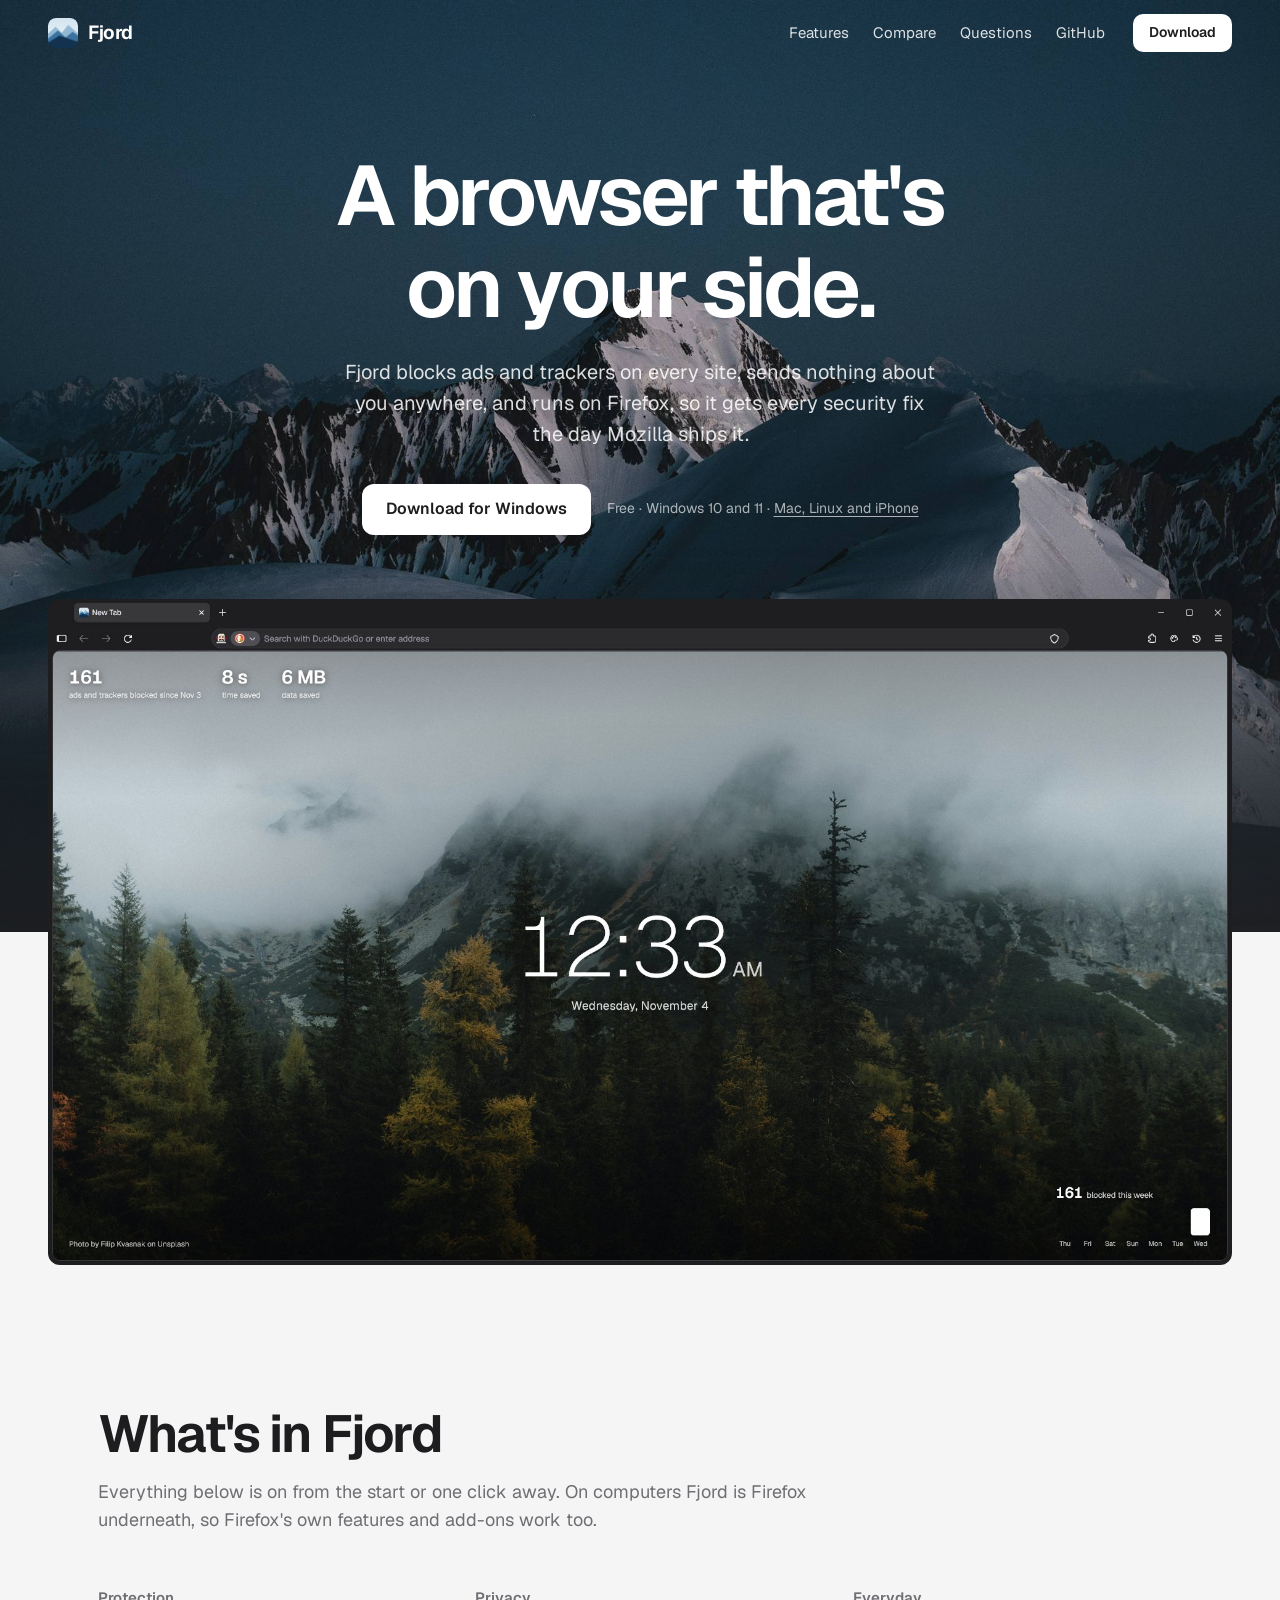
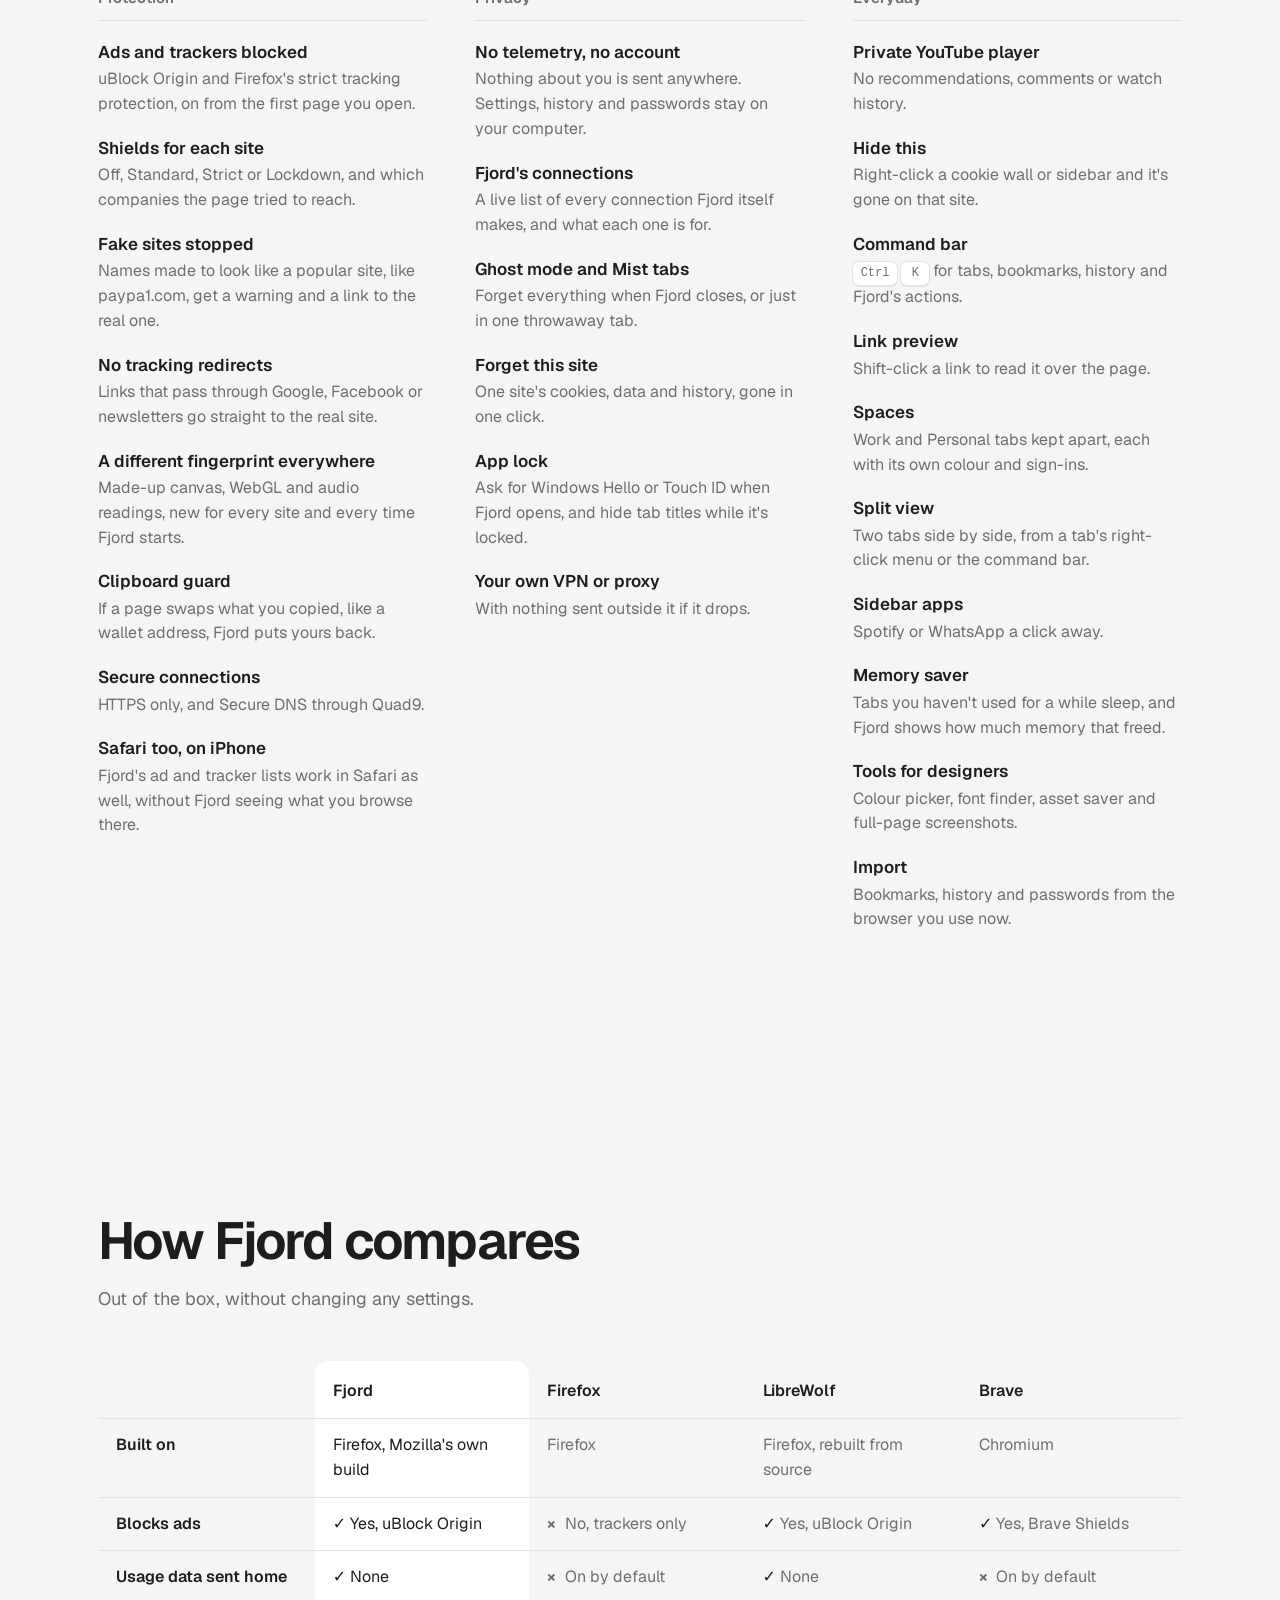
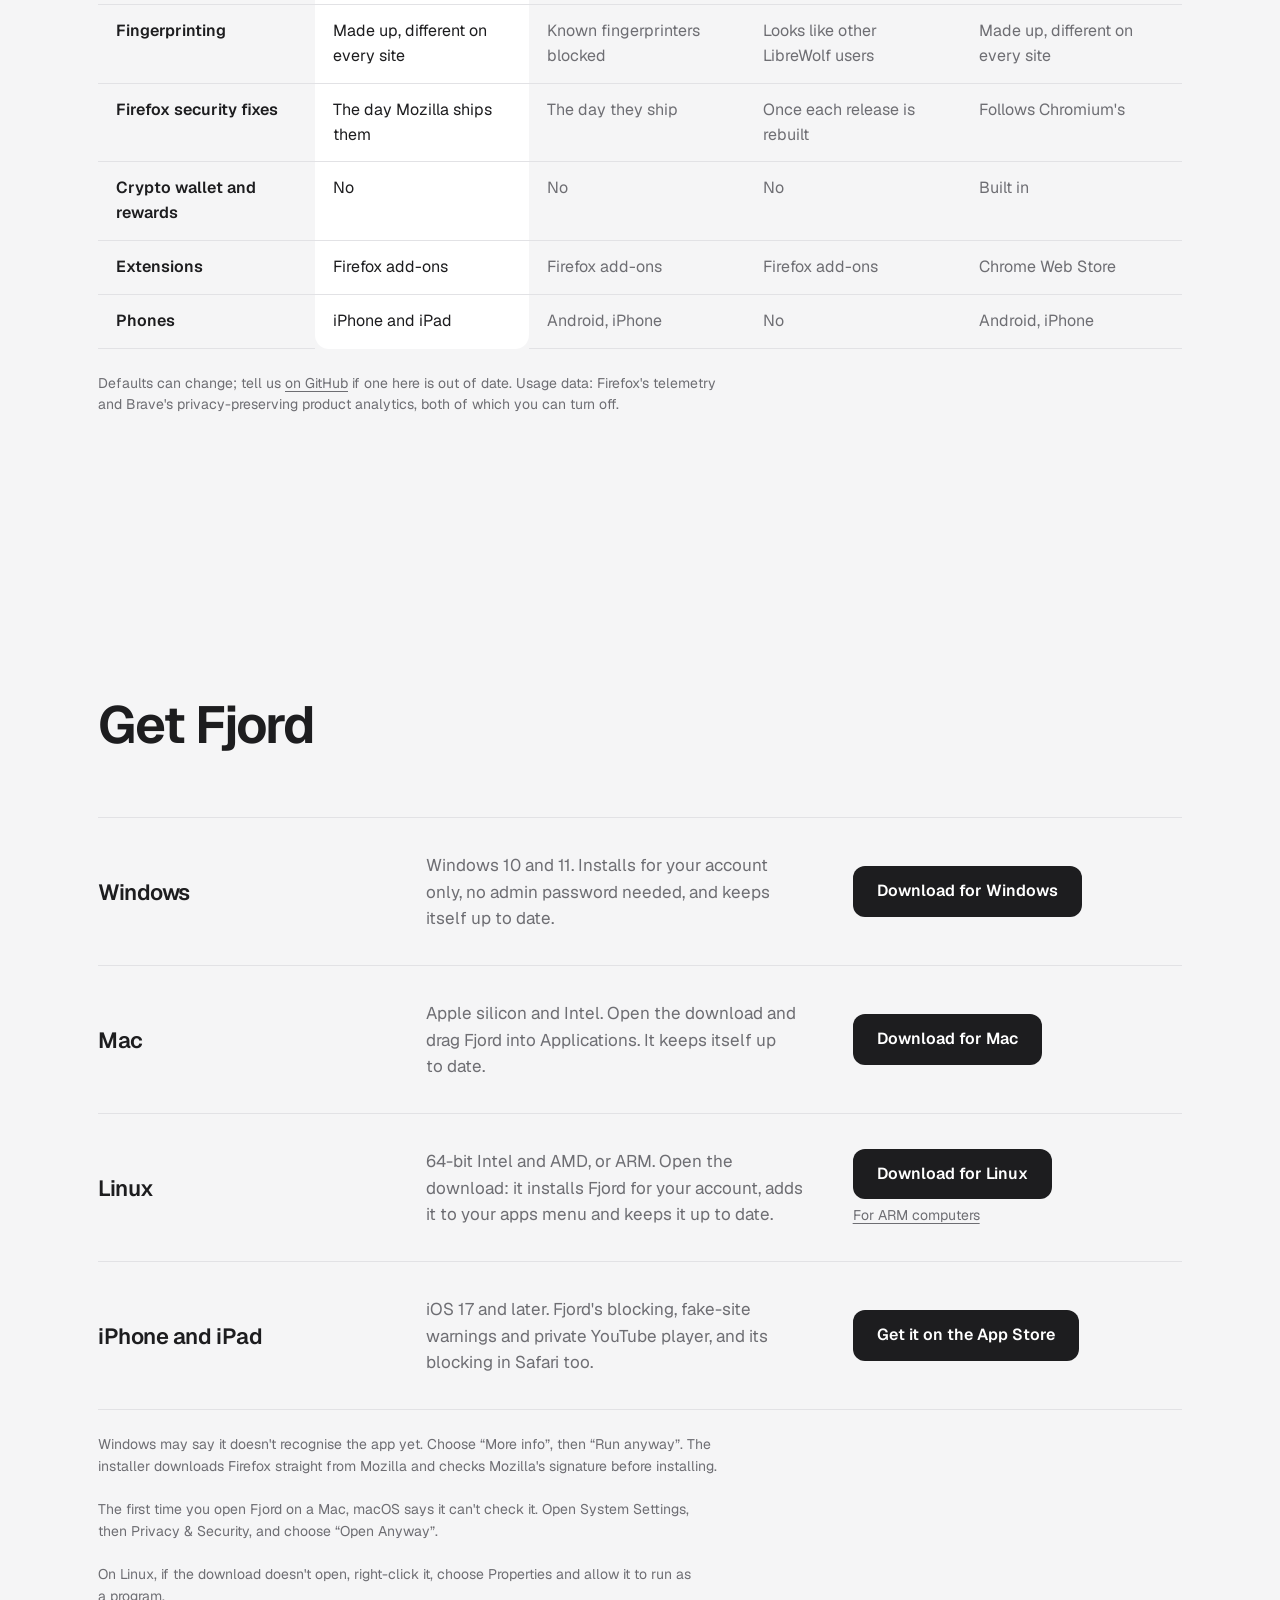
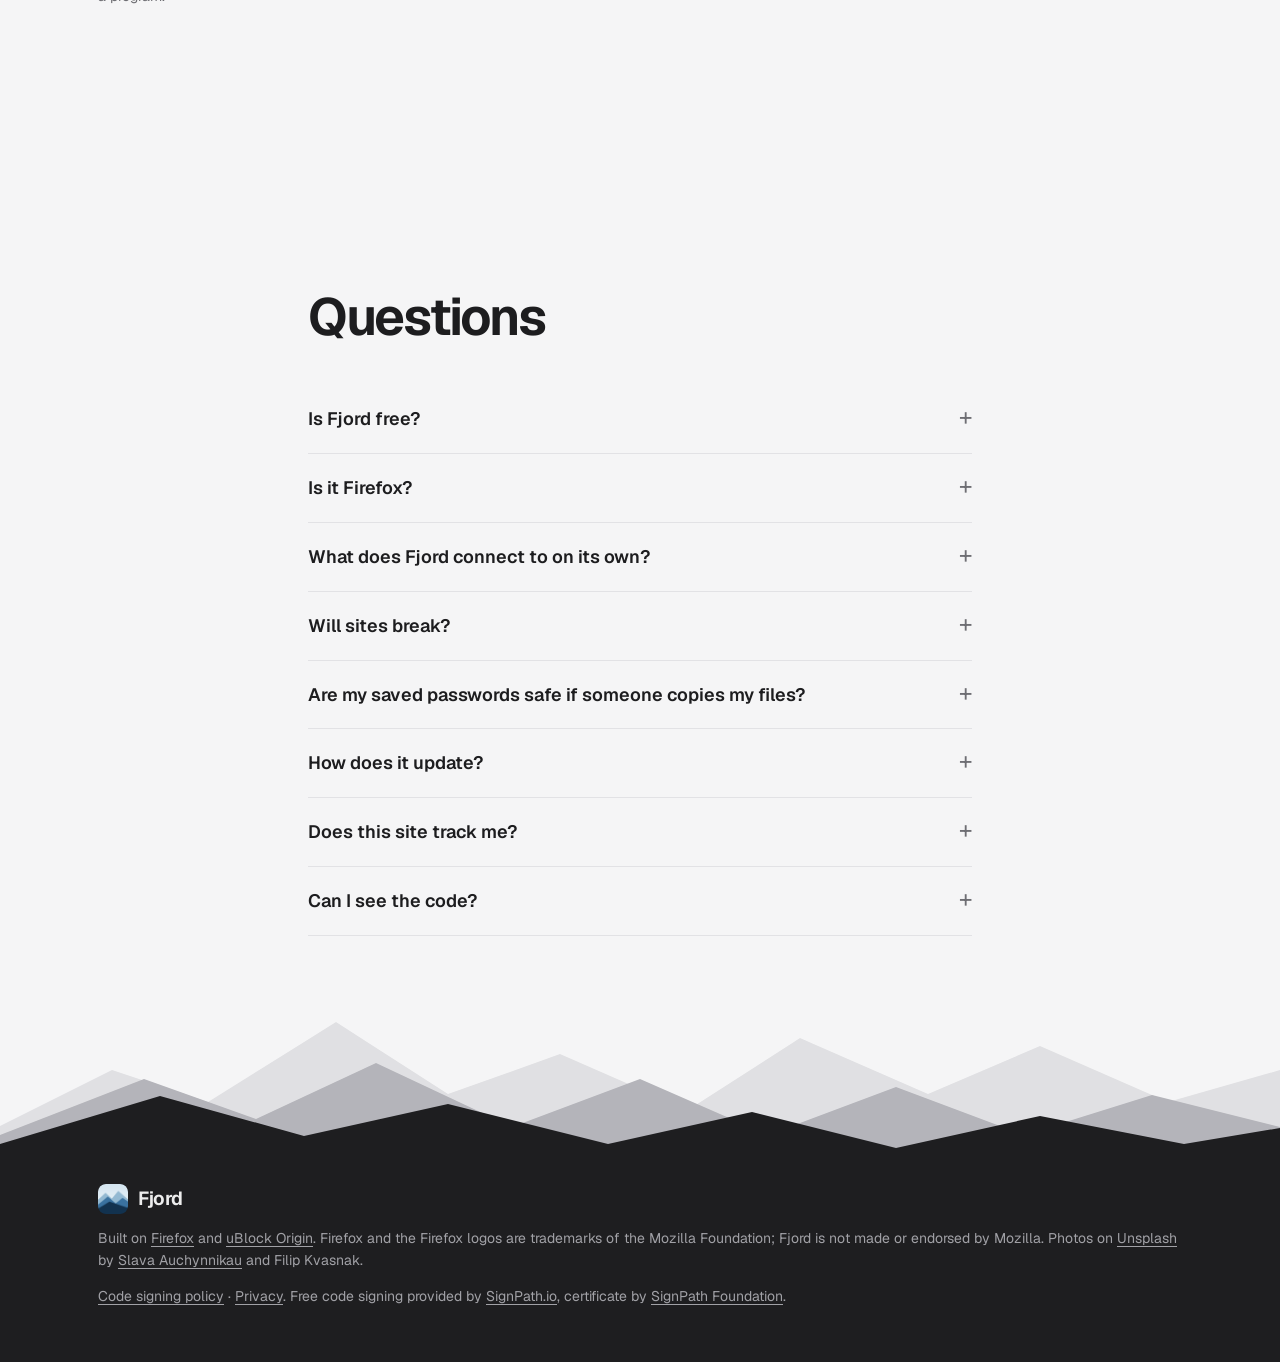
==== commit d309f0af: "Fjord 2.0 Split view and Memory saver's freed memory join the 1.0.8 features (sync with iPhone, Spac" ====
--- a/docs/index.html
+++ b/docs/index.html
@@ -77,8 +77,10 @@
           <dt>Hide this</dt><dd>Right-click a cookie wall or sidebar and it's gone on that site.</dd>
           <dt>Command bar</dt><dd><span class="keys-inline"><kbd>Ctrl</kbd> <kbd>K</kbd></span> for tabs, bookmarks, history and Fjord's actions.</dd>
           <dt>Link preview</dt><dd>Shift-click a link to read it over the page.</dd>
-          <dt>Workspaces and sidebar apps</dt><dd>Work and home kept apart, and Spotify or WhatsApp a click away.</dd>
-          <dt>Memory saver</dt><dd>Tabs you haven't used for a while are unloaded.</dd>
+          <dt>Spaces</dt><dd>Work and Personal tabs kept apart, each with its own colour and sign-ins.</dd>
+          <dt>Split view</dt><dd>Two tabs side by side, from a tab's right-click menu or the command bar.</dd>
+          <dt>Sidebar apps</dt><dd>Spotify or WhatsApp a click away.</dd>
+          <dt>Memory saver</dt><dd>Tabs you haven't used for a while sleep, and Fjord shows how much memory that freed.</dd>
           <dt>Tools for designers</dt><dd>Colour picker, font finder, asset saver and full-page screenshots.</dd>
           <dt>Import</dt><dd>Bookmarks, history and passwords from the browser you use now.</dd>
         </dl>
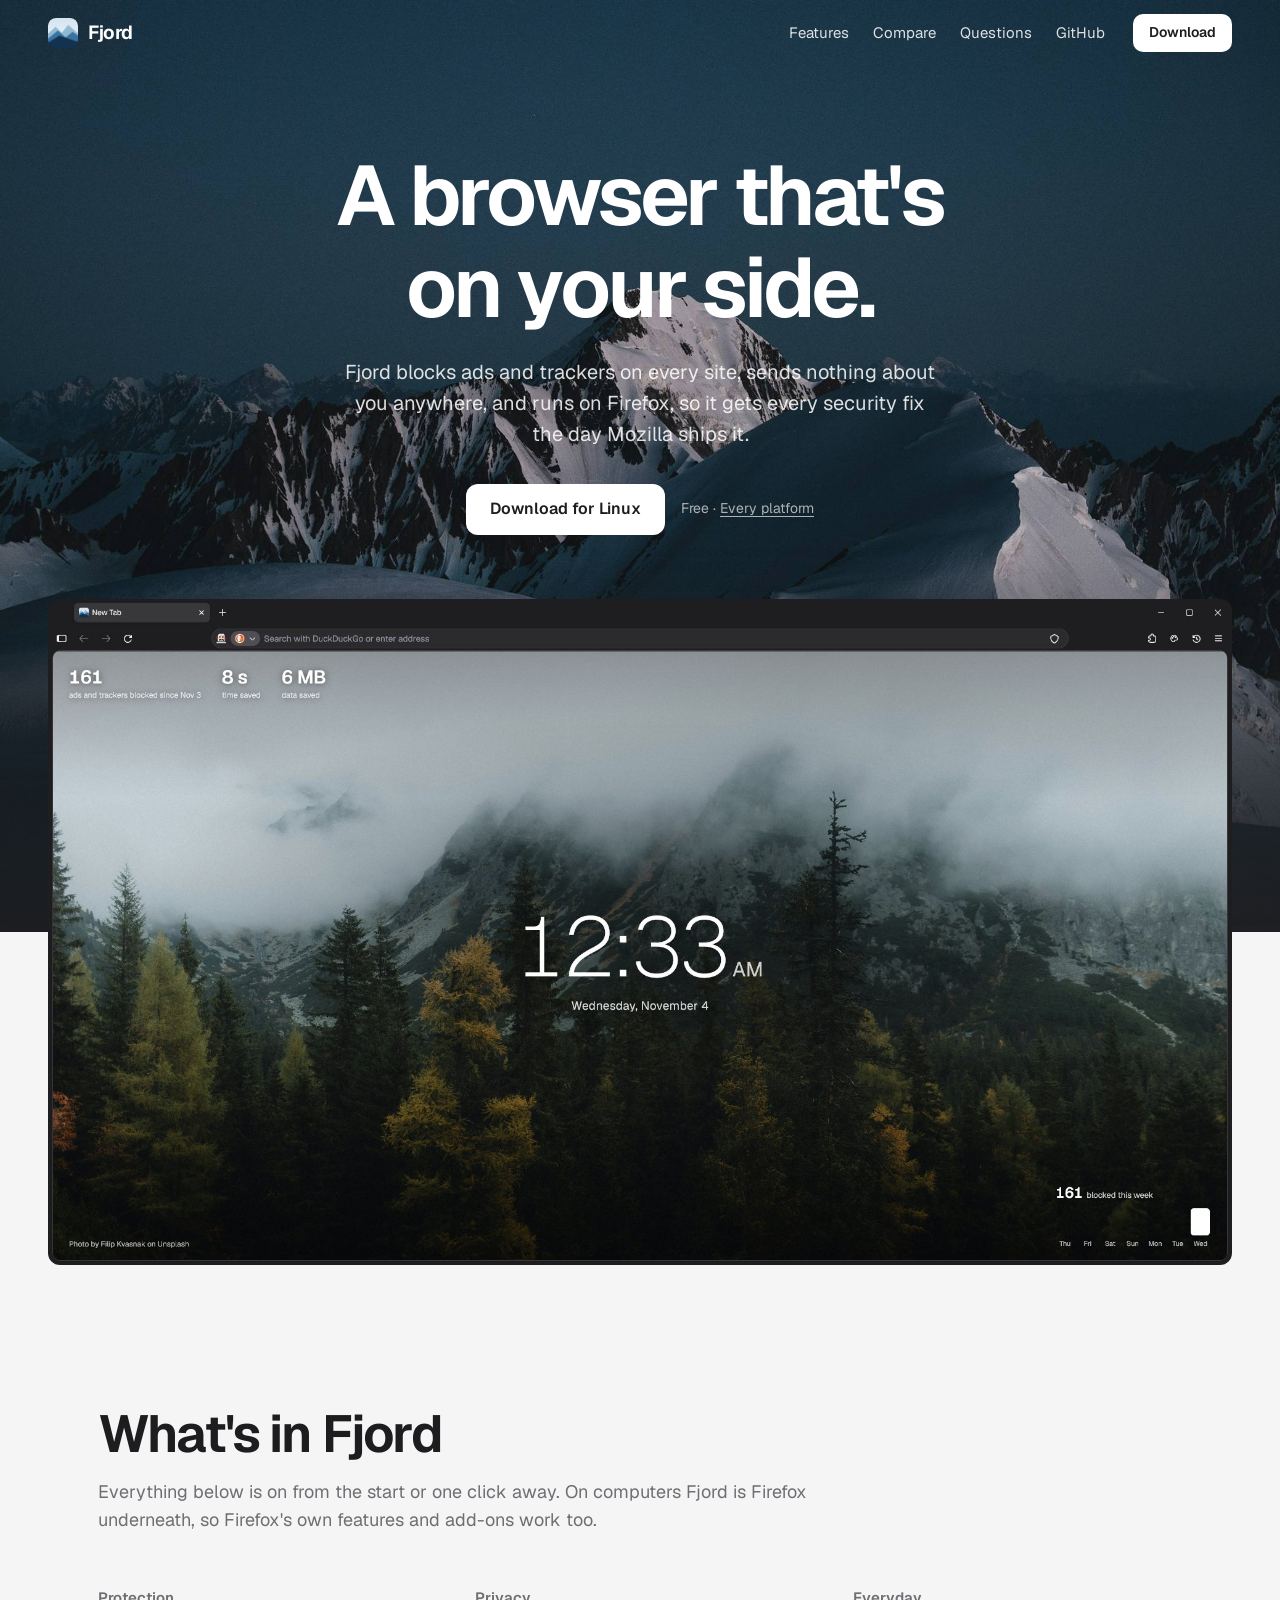
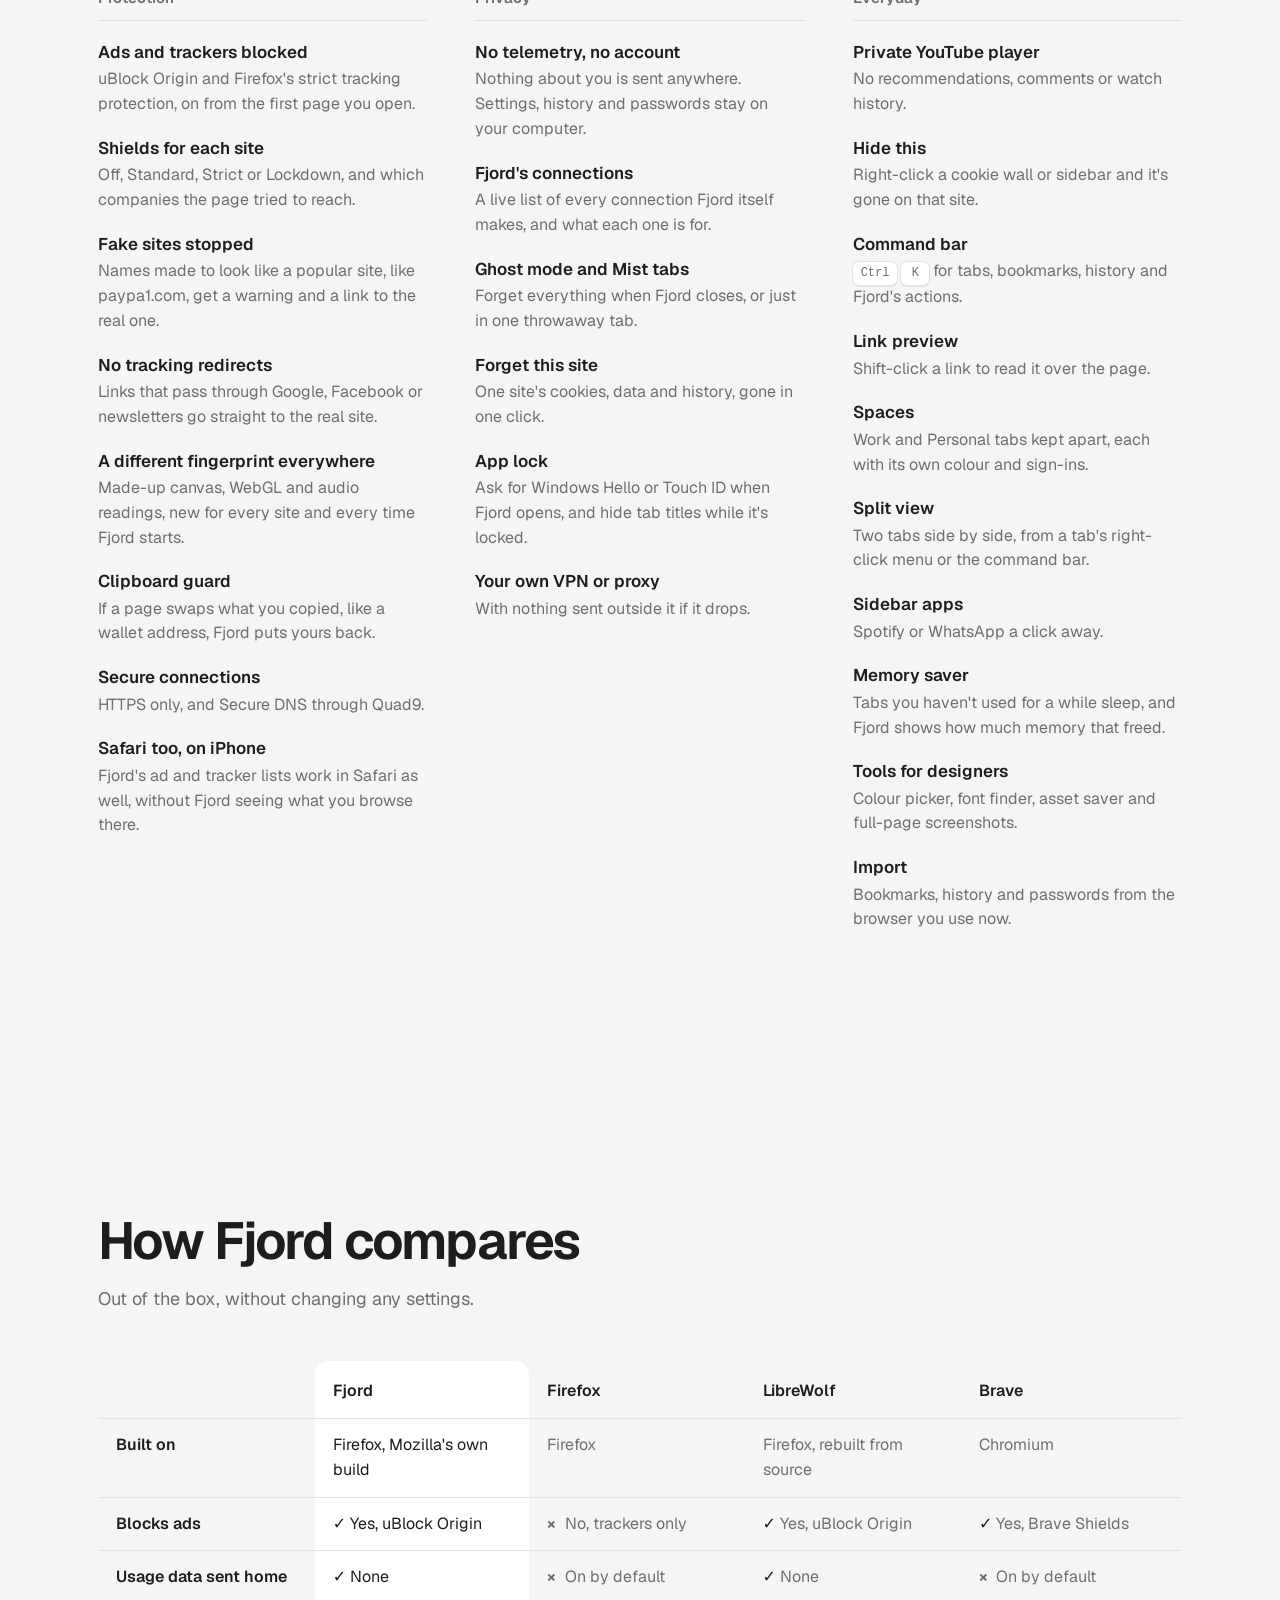
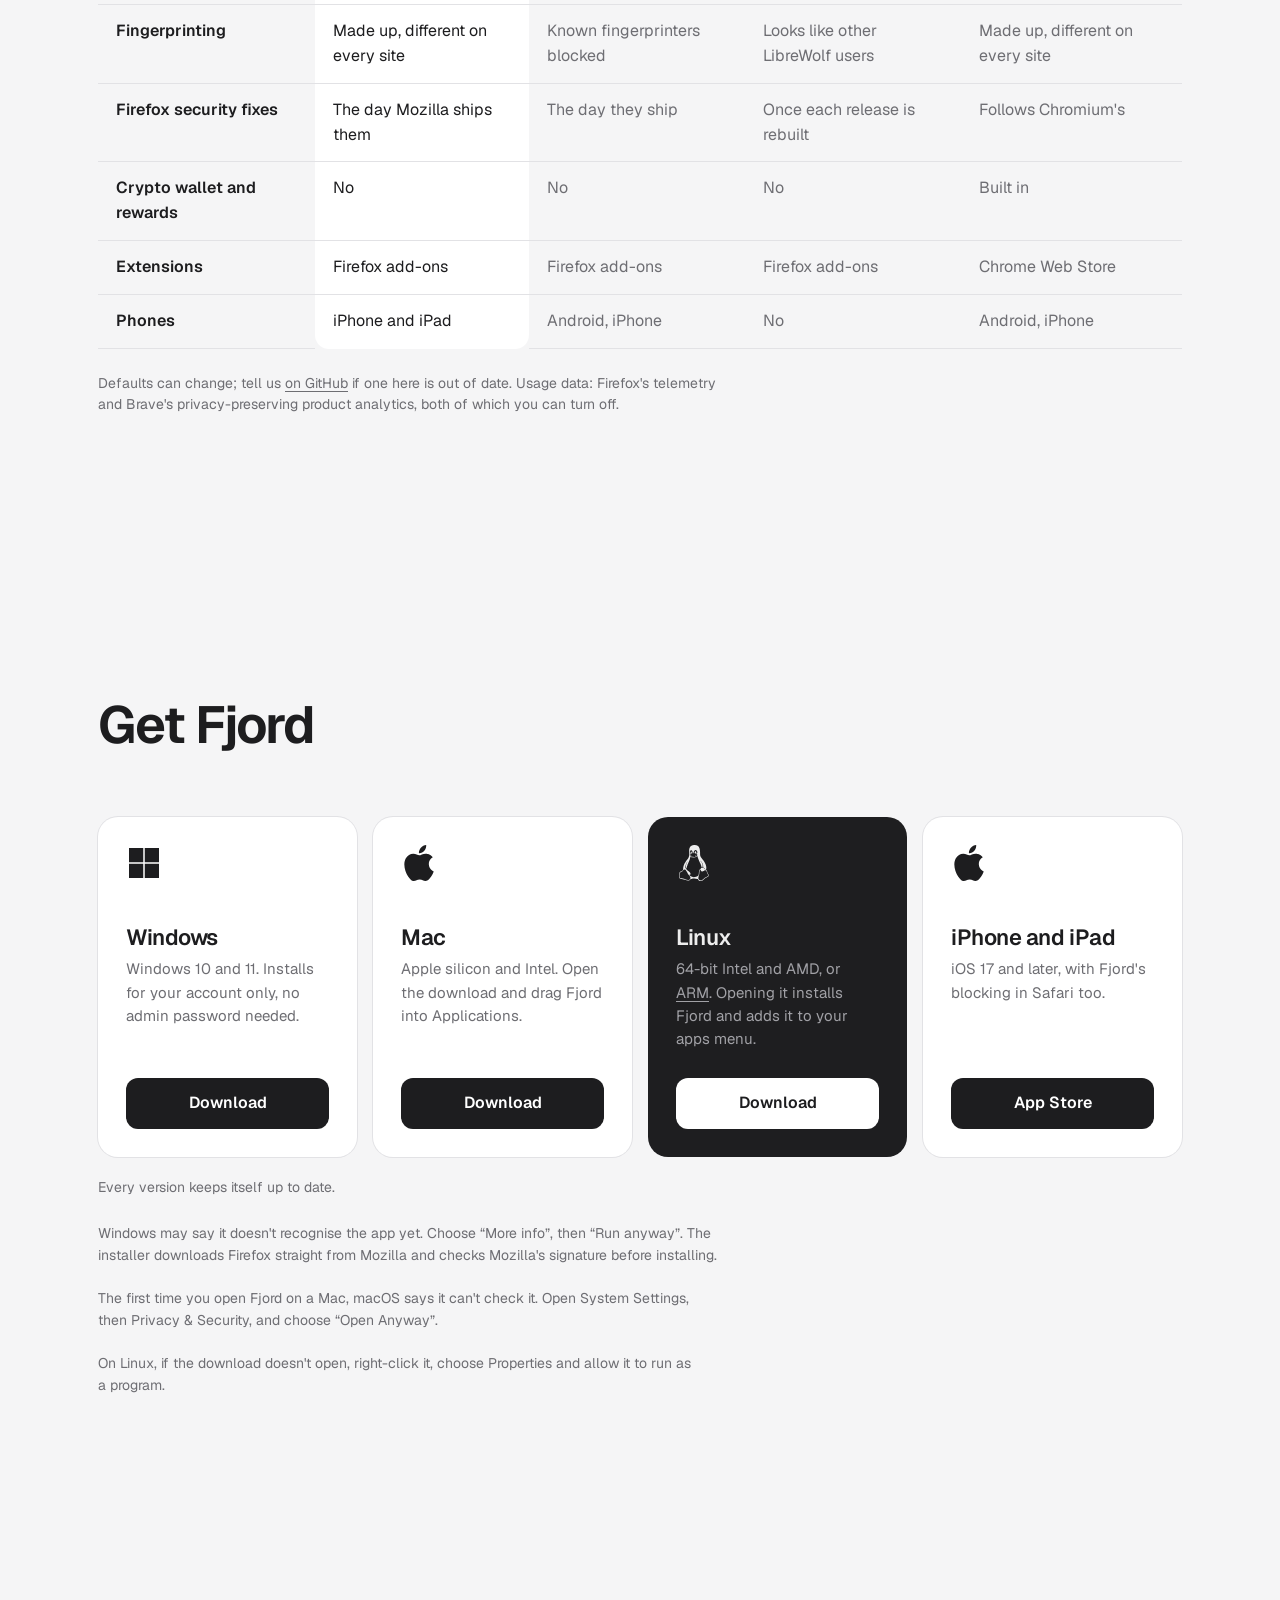
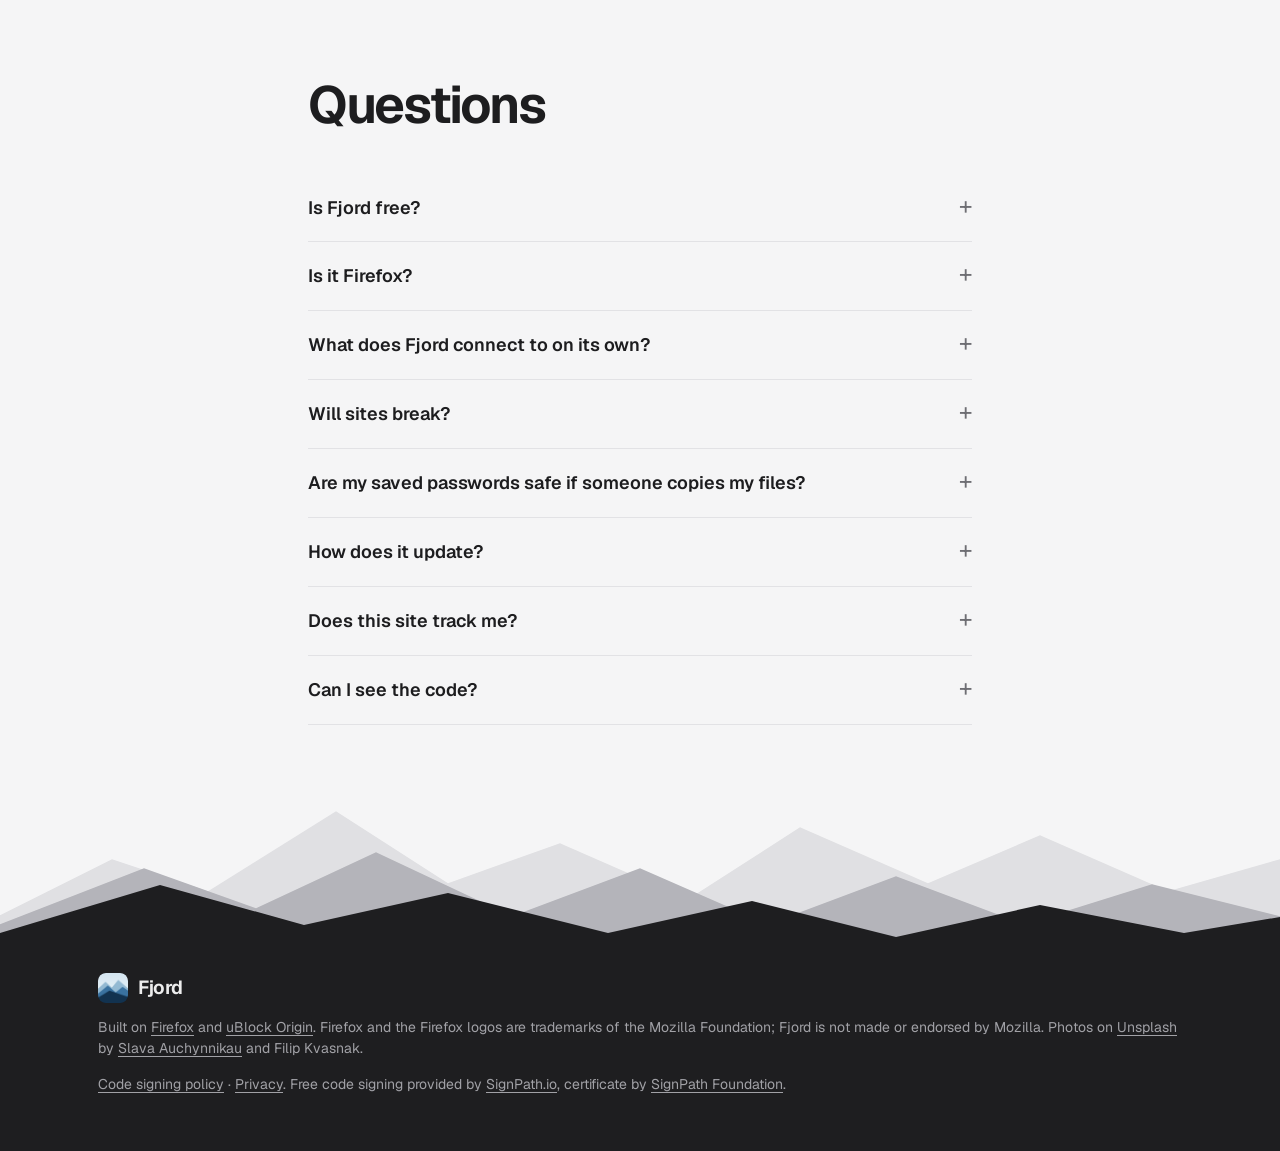
==== commit 44c48697: "Website: Get Fjord as a card per platform, with its logo Windows, Mac, Linux and iPhone sit side by " ====
--- a/docs/index.html
+++ b/docs/index.html
@@ -9,7 +9,7 @@
 <meta property="og:description" content="Ads and trackers blocked from the first page you open. No telemetry. Free.">
 <meta property="og:image" content="assets/newtab.jpg">
 <link rel="icon" href="assets/logo.png">
-<link rel="stylesheet" href="style.css?v=3">
+<link rel="stylesheet" href="style.css?v=5">
 <script>document.documentElement.classList.add("js")</script>
 </head>
 <body>
@@ -114,30 +114,35 @@
 
   <section id="download" class="section">
     <h2>Get Fjord</h2>
-    <div class="rows platforms">
-      <div class="row">
+    <!-- Logos: Apple and Linux (Tux) from Simple Icons 13.21 (CC0); Windows drawn here -->
+    <div class="platforms">
+      <article class="platform" data-os="windows">
+        <svg class="os-logo" viewBox="0 0 24 24" aria-hidden="true"><path d="M2 2h9.5v9.5H2zM12.5 2H22v9.5h-9.5zM2 12.5h9.5V22H2zM12.5 12.5H22V22h-9.5z"/></svg>
         <h3>Windows</h3>
-        <p>Windows 10 and 11. Installs for your account only, no admin password needed, and keeps itself up to date.</p>
-        <div class="spec"><a class="btn" href="https://github.com/Elias-Mathisen/fjord/releases/latest/download/FjordSetup.exe">Download for Windows</a></div>
-      </div>
-      <div class="row">
+        <p>Windows 10 and 11. Installs for your account only, no admin password needed.</p>
+        <a class="btn" href="https://github.com/Elias-Mathisen/fjord/releases/latest/download/FjordSetup.exe" aria-label="Download for Windows">Download</a>
+      </article>
+      <article class="platform" data-os="mac">
+        <svg class="os-logo" viewBox="0 0 24 24" aria-hidden="true"><path d="M12.152 6.896c-.948 0-2.415-1.078-3.96-1.04-2.04.027-3.91 1.183-4.961 3.014-2.117 3.675-.546 9.103 1.519 12.09 1.013 1.454 2.208 3.09 3.792 3.039 1.52-.065 2.09-.987 3.935-.987 1.831 0 2.35.987 3.96.948 1.637-.026 2.676-1.48 3.676-2.948 1.156-1.688 1.636-3.325 1.662-3.415-.039-.013-3.182-1.221-3.22-4.857-.026-3.04 2.48-4.494 2.597-4.559-1.429-2.09-3.623-2.324-4.39-2.376-2-.156-3.675 1.09-4.61 1.09zM15.53 3.83c.843-1.012 1.4-2.427 1.245-3.83-1.207.052-2.662.805-3.532 1.818-.78.896-1.454 2.338-1.273 3.714 1.338.104 2.715-.688 3.559-1.701"/></svg>
         <h3>Mac</h3>
-        <p>Apple silicon and Intel. Open the download and drag Fjord into Applications. It keeps itself up to date.</p>
-        <div class="spec"><a class="btn" href="https://github.com/Elias-Mathisen/fjord/releases/latest/download/Fjord.dmg">Download for Mac</a></div>
-      </div>
-      <div class="row">
+        <p>Apple silicon and Intel. Open the download and drag Fjord into Applications.</p>
+        <a class="btn" href="https://github.com/Elias-Mathisen/fjord/releases/latest/download/Fjord.dmg" aria-label="Download for Mac">Download</a>
+      </article>
+      <article class="platform" data-os="linux">
+        <svg class="os-logo" viewBox="0 0 24 24" aria-hidden="true"><path d="M12.504 0c-.155 0-.315.008-.48.021-4.226.333-3.105 4.807-3.17 6.298-.076 1.092-.3 1.953-1.05 3.02-.885 1.051-2.127 2.75-2.716 4.521-.278.832-.41 1.684-.287 2.489a.424.424 0 00-.11.135c-.26.268-.45.6-.663.839-.199.199-.485.267-.797.4-.313.136-.658.269-.864.68-.09.189-.136.394-.132.602 0 .199.027.4.055.536.058.399.116.728.04.97-.249.68-.28 1.145-.106 1.484.174.334.535.47.94.601.81.2 1.91.135 2.774.6.926.466 1.866.67 2.616.47.526-.116.97-.464 1.208-.946.587-.003 1.23-.269 2.26-.334.699-.058 1.574.267 2.577.2.025.134.063.198.114.333l.003.003c.391.778 1.113 1.132 1.884 1.071.771-.06 1.592-.536 2.257-1.306.631-.765 1.683-1.084 2.378-1.503.348-.199.629-.469.649-.853.023-.4-.2-.811-.714-1.376v-.097l-.003-.003c-.17-.2-.25-.535-.338-.926-.085-.401-.182-.786-.492-1.046h-.003c-.059-.054-.123-.067-.188-.135a.357.357 0 00-.19-.064c.431-1.278.264-2.55-.173-3.694-.533-1.41-1.465-2.638-2.175-3.483-.796-1.005-1.576-1.957-1.56-3.368.026-2.152.236-6.133-3.544-6.139zm.529 3.405h.013c.213 0 .396.062.584.198.19.135.33.332.438.533.105.259.158.459.166.724 0-.02.006-.04.006-.06v.105a.086.086 0 01-.004-.021l-.004-.024a1.807 1.807 0 01-.15.706.953.953 0 01-.213.335.71.71 0 00-.088-.042c-.104-.045-.198-.064-.284-.133a1.312 1.312 0 00-.22-.066c.05-.06.146-.133.183-.198.053-.128.082-.264.088-.402v-.02a1.21 1.21 0 00-.061-.4c-.045-.134-.101-.2-.183-.333-.084-.066-.167-.132-.267-.132h-.016c-.093 0-.176.03-.262.132a.8.8 0 00-.205.334 1.18 1.18 0 00-.09.4v.019c.002.089.008.179.02.267-.193-.067-.438-.135-.607-.202a1.635 1.635 0 01-.018-.2v-.02a1.772 1.772 0 01.15-.768c.082-.22.232-.406.43-.533a.985.985 0 01.594-.2zm-2.962.059h.036c.142 0 .27.048.399.135.146.129.264.288.344.465.09.199.14.4.153.667v.004c.007.134.006.2-.002.266v.08c-.03.007-.056.018-.083.024-.152.055-.274.135-.393.2.012-.09.013-.18.003-.267v-.015c-.012-.133-.04-.2-.082-.333a.613.613 0 00-.166-.267.248.248 0 00-.183-.064h-.021c-.071.006-.13.04-.186.132a.552.552 0 00-.12.27.944.944 0 00-.023.33v.015c.012.135.037.2.08.334.046.134.098.2.166.268.01.009.02.018.034.024-.07.057-.117.07-.176.136a.304.304 0 01-.131.068 2.62 2.62 0 01-.275-.402 1.772 1.772 0 01-.155-.667 1.759 1.759 0 01.08-.668 1.43 1.43 0 01.283-.535c.128-.133.26-.2.418-.2zm1.37 1.706c.332 0 .733.065 1.216.399.293.2.523.269 1.052.468h.003c.255.136.405.266.478.399v-.131a.571.571 0 01.016.47c-.123.31-.516.643-1.063.842v.002c-.268.135-.501.333-.775.465-.276.135-.588.292-1.012.267a1.139 1.139 0 01-.448-.067 3.566 3.566 0 01-.322-.198c-.195-.135-.363-.332-.612-.465v-.005h-.005c-.4-.246-.616-.512-.686-.71-.07-.268-.005-.47.193-.6.224-.135.38-.271.483-.336.104-.074.143-.102.176-.131h.002v-.003c.169-.202.436-.47.839-.601.139-.036.294-.065.466-.065zm2.8 2.142c.358 1.417 1.196 3.475 1.735 4.473.286.534.855 1.659 1.102 3.024.156-.005.33.018.513.064.646-1.671-.546-3.467-1.089-3.966-.22-.2-.232-.335-.123-.335.59.534 1.365 1.572 1.646 2.757.13.535.16 1.104.021 1.67.067.028.135.06.205.067 1.032.534 1.413.938 1.23 1.537v-.043c-.06-.003-.12 0-.18 0h-.016c.151-.467-.182-.825-1.065-1.224-.915-.4-1.646-.336-1.77.465-.008.043-.013.066-.018.135-.068.023-.139.053-.209.064-.43.268-.662.669-.793 1.187-.13.533-.17 1.156-.205 1.869v.003c-.02.334-.17.838-.319 1.35-1.5 1.072-3.58 1.538-5.348.334a2.645 2.645 0 00-.402-.533 1.45 1.45 0 00-.275-.333c.182 0 .338-.03.465-.067a.615.615 0 00.314-.334c.108-.267 0-.697-.345-1.163-.345-.467-.931-.995-1.788-1.521-.63-.4-.986-.87-1.15-1.396-.165-.534-.143-1.085-.015-1.645.245-1.07.873-2.11 1.274-2.763.107-.065.037.135-.408.974-.396.751-1.14 2.497-.122 3.854a8.123 8.123 0 01.647-2.876c.564-1.278 1.743-3.504 1.836-5.268.048.036.217.135.289.202.218.133.38.333.59.465.21.201.477.335.876.335.039.003.075.006.11.006.412 0 .73-.134.997-.268.29-.134.52-.334.74-.4h.005c.467-.135.835-.402 1.044-.7zm2.185 8.958c.037.6.343 1.245.882 1.377.588.134 1.434-.333 1.791-.765l.211-.01c.315-.007.577.01.847.268l.003.003c.208.199.305.53.391.876.085.4.154.78.409 1.066.486.527.645.906.636 1.14l.003-.007v.018l-.003-.012c-.015.262-.185.396-.498.595-.63.401-1.746.712-2.457 1.57-.618.737-1.37 1.14-2.036 1.191-.664.053-1.237-.2-1.574-.898l-.005-.003c-.21-.4-.12-1.025.056-1.69.176-.668.428-1.344.463-1.897.037-.714.076-1.335.195-1.814.12-.465.308-.797.641-.984l.045-.022zm-10.814.049h.01c.053 0 .105.005.157.014.376.055.706.333 1.023.752l.91 1.664.003.003c.243.533.754 1.064 1.189 1.637.434.598.77 1.131.729 1.57v.006c-.057.744-.48 1.148-1.125 1.294-.645.135-1.52.002-2.395-.464-.968-.536-2.118-.469-2.857-.602-.369-.066-.61-.2-.723-.4-.11-.2-.113-.602.123-1.23v-.004l.002-.003c.117-.334.03-.752-.027-1.118-.055-.401-.083-.71.043-.94.16-.334.396-.4.69-.533.294-.135.64-.202.915-.47h.002v-.002c.256-.268.445-.601.668-.838.19-.201.38-.336.663-.336zm7.159-9.074c-.435.201-.945.535-1.488.535-.542 0-.97-.267-1.28-.466-.154-.134-.28-.268-.373-.335-.164-.134-.144-.333-.074-.333.109.016.129.134.199.2.096.066.215.2.36.333.292.2.68.467 1.167.467.485 0 1.053-.267 1.398-.466.195-.135.445-.334.648-.467.156-.136.149-.267.279-.267.128.016.034.134-.147.332a8.097 8.097 0 01-.69.468zm-1.082-1.583V5.64c-.006-.02.013-.042.029-.05.074-.043.18-.027.26.004.063 0 .16.067.15.135-.006.049-.085.066-.135.066-.055 0-.092-.043-.141-.068-.052-.018-.146-.008-.163-.065zm-.551 0c-.02.058-.113.049-.166.066-.047.025-.086.068-.14.068-.05 0-.13-.02-.136-.068-.01-.066.088-.133.15-.133.08-.031.184-.047.259-.005.019.009.036.03.03.05v.02h.003z"/></svg>
         <h3>Linux</h3>
-        <p>64-bit Intel and AMD, or ARM. Open the download: it installs Fjord for your account, adds it to your apps menu and keeps it up to date.</p>
-        <div class="spec"><a class="btn" href="https://github.com/Elias-Mathisen/fjord/releases/latest/download/Fjord-x86_64.AppImage">Download for Linux</a>
-          <a class="muted small" href="https://github.com/Elias-Mathisen/fjord/releases/latest/download/Fjord-aarch64.AppImage">For ARM computers</a></div>
-      </div>
-      <div class="row">
+        <p>64-bit Intel and AMD, or <a href="https://github.com/Elias-Mathisen/fjord/releases/latest/download/Fjord-aarch64.AppImage">ARM</a>. Opening it installs Fjord and adds it to your apps menu.</p>
+        <a class="btn" href="https://github.com/Elias-Mathisen/fjord/releases/latest/download/Fjord-x86_64.AppImage" aria-label="Download for Linux">Download</a>
+      </article>
+      <article class="platform" data-os="iphone">
+        <svg class="os-logo" viewBox="0 0 24 24" aria-hidden="true"><path d="M12.152 6.896c-.948 0-2.415-1.078-3.96-1.04-2.04.027-3.91 1.183-4.961 3.014-2.117 3.675-.546 9.103 1.519 12.09 1.013 1.454 2.208 3.09 3.792 3.039 1.52-.065 2.09-.987 3.935-.987 1.831 0 2.35.987 3.96.948 1.637-.026 2.676-1.48 3.676-2.948 1.156-1.688 1.636-3.325 1.662-3.415-.039-.013-3.182-1.221-3.22-4.857-.026-3.04 2.48-4.494 2.597-4.559-1.429-2.09-3.623-2.324-4.39-2.376-2-.156-3.675 1.09-4.61 1.09zM15.53 3.83c.843-1.012 1.4-2.427 1.245-3.83-1.207.052-2.662.805-3.532 1.818-.78.896-1.454 2.338-1.273 3.714 1.338.104 2.715-.688 3.559-1.701"/></svg>
         <h3>iPhone and iPad</h3>
-        <p>iOS 17 and later. Fjord's blocking, fake-site warnings and private YouTube player, and its blocking in Safari too.</p>
+        <p>iOS 17 and later, with Fjord's blocking in Safari too.</p>
         <!-- shortcut: placeholder until Fjord is listed; put the App Store link here before the site goes live -->
-        <div class="spec"><a class="btn" href="#app-store-link">Get it on the App Store</a></div>
-      </div>
-    </div>
+        <a class="btn" href="#app-store-link">App Store</a>
+      </article>
+    </div>
+    <p class="muted small platforms-updates">Every version keeps itself up to date.</p>
     <p class="muted small note">Windows may say it doesn't recognise the app yet. Choose “More info”, then “Run anyway”. The installer downloads Firefox straight from Mozilla and checks Mozilla's signature before installing.<br><br>The first time you open Fjord on a Mac, macOS says it can't check it. Open System Settings, then Privacy &amp; Security, and choose “Open Anyway”.<br><br>On Linux, if the download doesn't open, right-click it, choose Properties and allow it to run as a program.</p>
   </section>
 
@@ -193,6 +198,6 @@
 
 <script src="assets/vendor/gsap.min.js"></script>
 <script src="assets/vendor/ScrollTrigger.min.js"></script>
-<script src="main.js?v=3"></script>
+<script src="main.js?v=5"></script>
 </body>
 </html>
--- a/docs/style.css
+++ b/docs/style.css
@@ -92,16 +92,25 @@
 .compare .no::before { content: "×"; }
 .visually-hidden { position: absolute; width: 1px; height: 1px; overflow: hidden; clip-path: inset(50%); white-space: nowrap; }
 
-/* Download: one row per platform */
-.rows { margin-top: clamp(40px, 6vw, 64px); border-bottom: 1px solid var(--line); }
-.row { display: grid; grid-template-columns: minmax(0, 0.85fr) minmax(0, 1.15fr) minmax(0, 1fr); gap: 16px 48px; align-items: baseline; padding: 34px 0; border-top: 1px solid var(--line); }
-.row h3 { font-size: 22px; font-weight: 600; letter-spacing: -0.02em; }
-.row > p { color: var(--muted); max-width: 52ch; }
-.spec { display: grid; gap: 6px; justify-items: start; margin: 0; }
 kbd { display: inline-block; min-width: 28px; padding: 2px 8px; border-radius: 6px; background: var(--surface); box-shadow: 0 0 0 1px var(--line), 0 2px 0 var(--line); font: 13px/1.6 var(--mono); text-align: center; }
-/* Download */
-.platforms .row { align-items: center; }
+/* Download: a card per platform, side by side; the visitor's own (main.js) is the dark one */
+.platforms { display: grid; grid-template-columns: repeat(4, minmax(0, 1fr)); gap: 16px; margin-top: clamp(40px, 6vw, 64px); }
+.platform { display: flex; flex-direction: column; padding: 28px; border-radius: var(--radius); background: var(--surface); box-shadow: 0 0 0 1px var(--line); }
+.os-logo { width: 36px; height: 36px; margin-bottom: 44px; fill: currentColor; }
+.platform h3 { font-size: 22px; font-weight: 600; letter-spacing: -0.02em; }
+.platform p { margin: 8px 0 28px; color: var(--muted); font-size: 15px; }
+.platform .btn { margin-top: auto; }
+.platform.yours { background: var(--dark); color: #ededed; box-shadow: none; }
+.platform.yours p { color: var(--dark-muted); }
+.platform.yours .btn { background: #fff; color: var(--text); }
+@media (hover: hover) { .platform.yours .btn:hover { background: #e5e5e5; } }
+.platforms-updates { margin-top: 20px; }
 .note { max-width: 620px; margin-top: 24px; }
+@media (max-width: 1020px) { .platforms { grid-template-columns: repeat(2, minmax(0, 1fr)); } }
+@media (max-width: 560px) {
+  .platforms { grid-template-columns: 1fr; }
+  .os-logo { width: 30px; height: 30px; margin-bottom: 24px; }
+}
 
 /* Questions */
 .faq { max-width: 760px; padding-bottom: 24px; }
@@ -130,9 +139,7 @@
   .nav nav { display: none; }
   .nav .btn { margin-inline-start: auto; }
   .hero { padding-top: 120px; }
-  .row, .features { grid-template-columns: 1fr; }
-  .row { gap: 10px; padding: 28px 0; }
-  .spec { margin-top: 6px; }
+  .features { grid-template-columns: 1fr; }
 }
 /* On phones each row of the comparison stacks: the feature, then a line per browser with Fjord's picked out */
 @media (max-width: 640px) {
